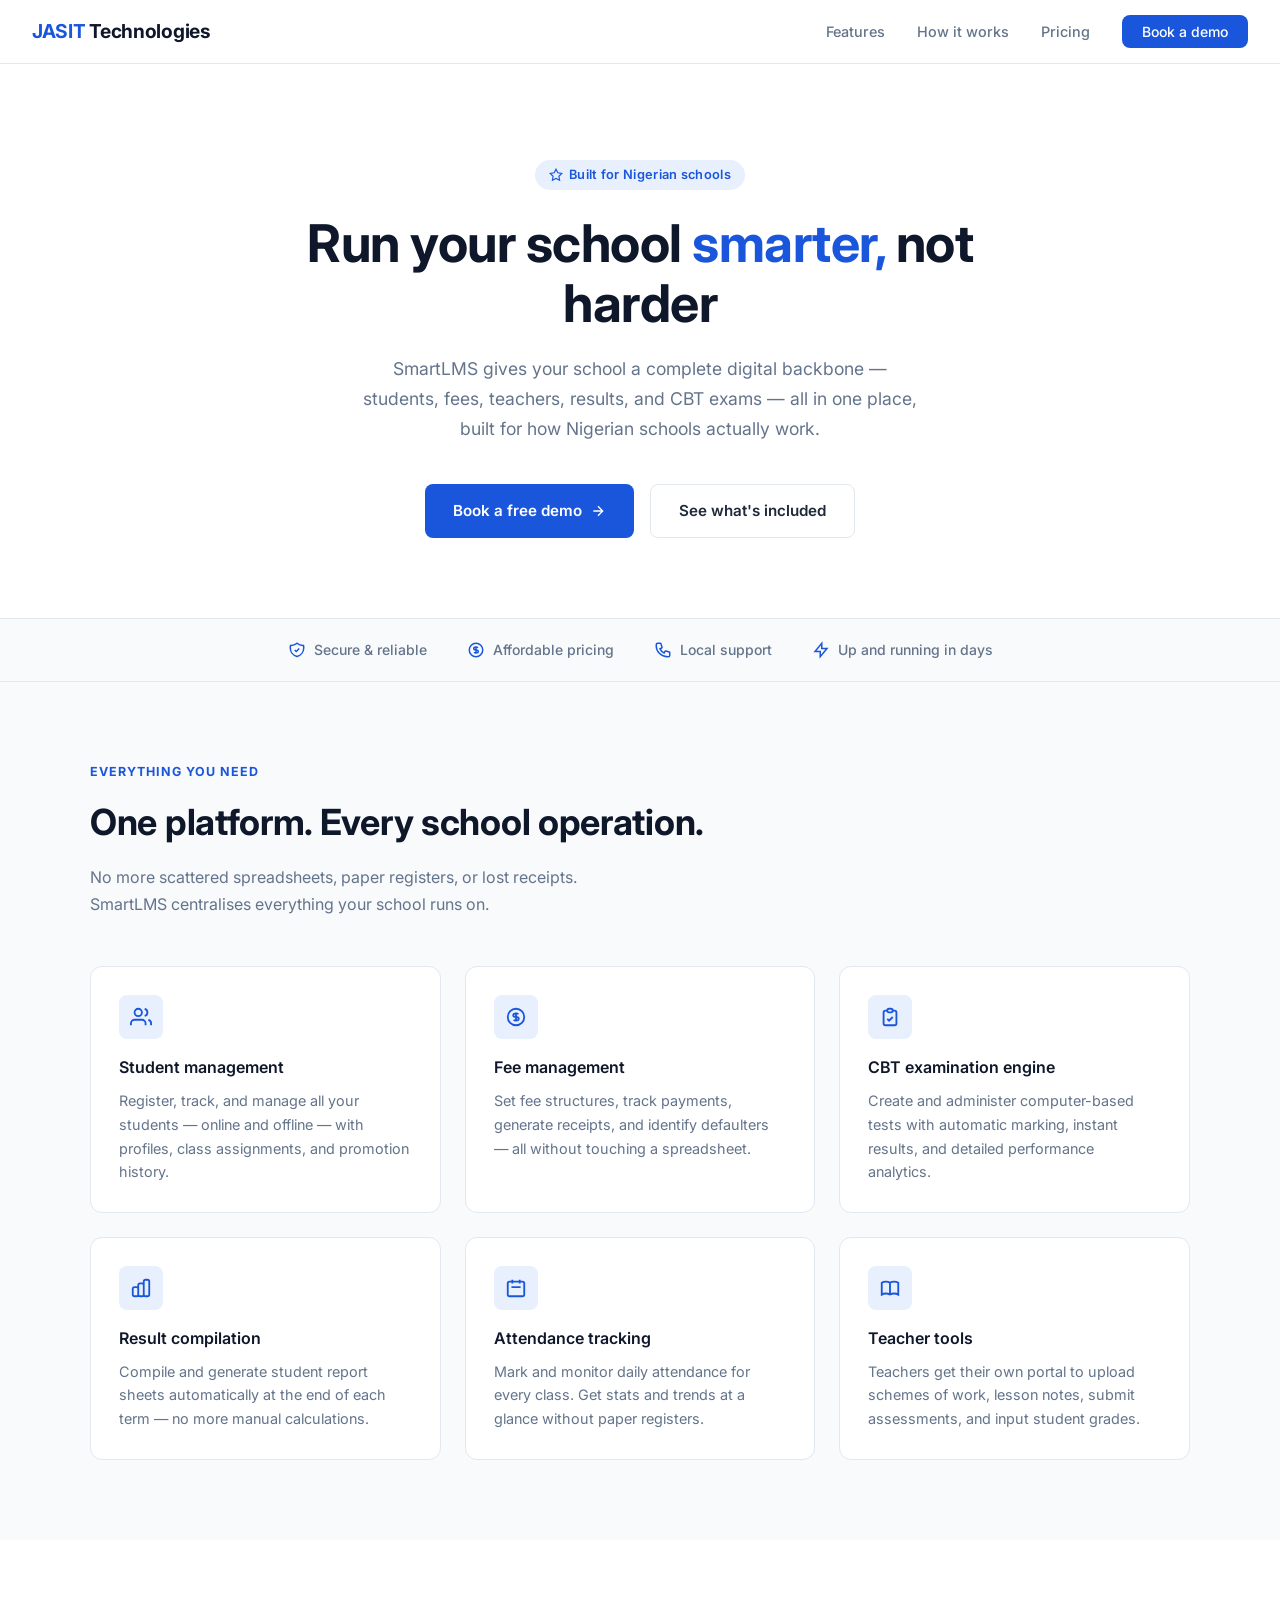
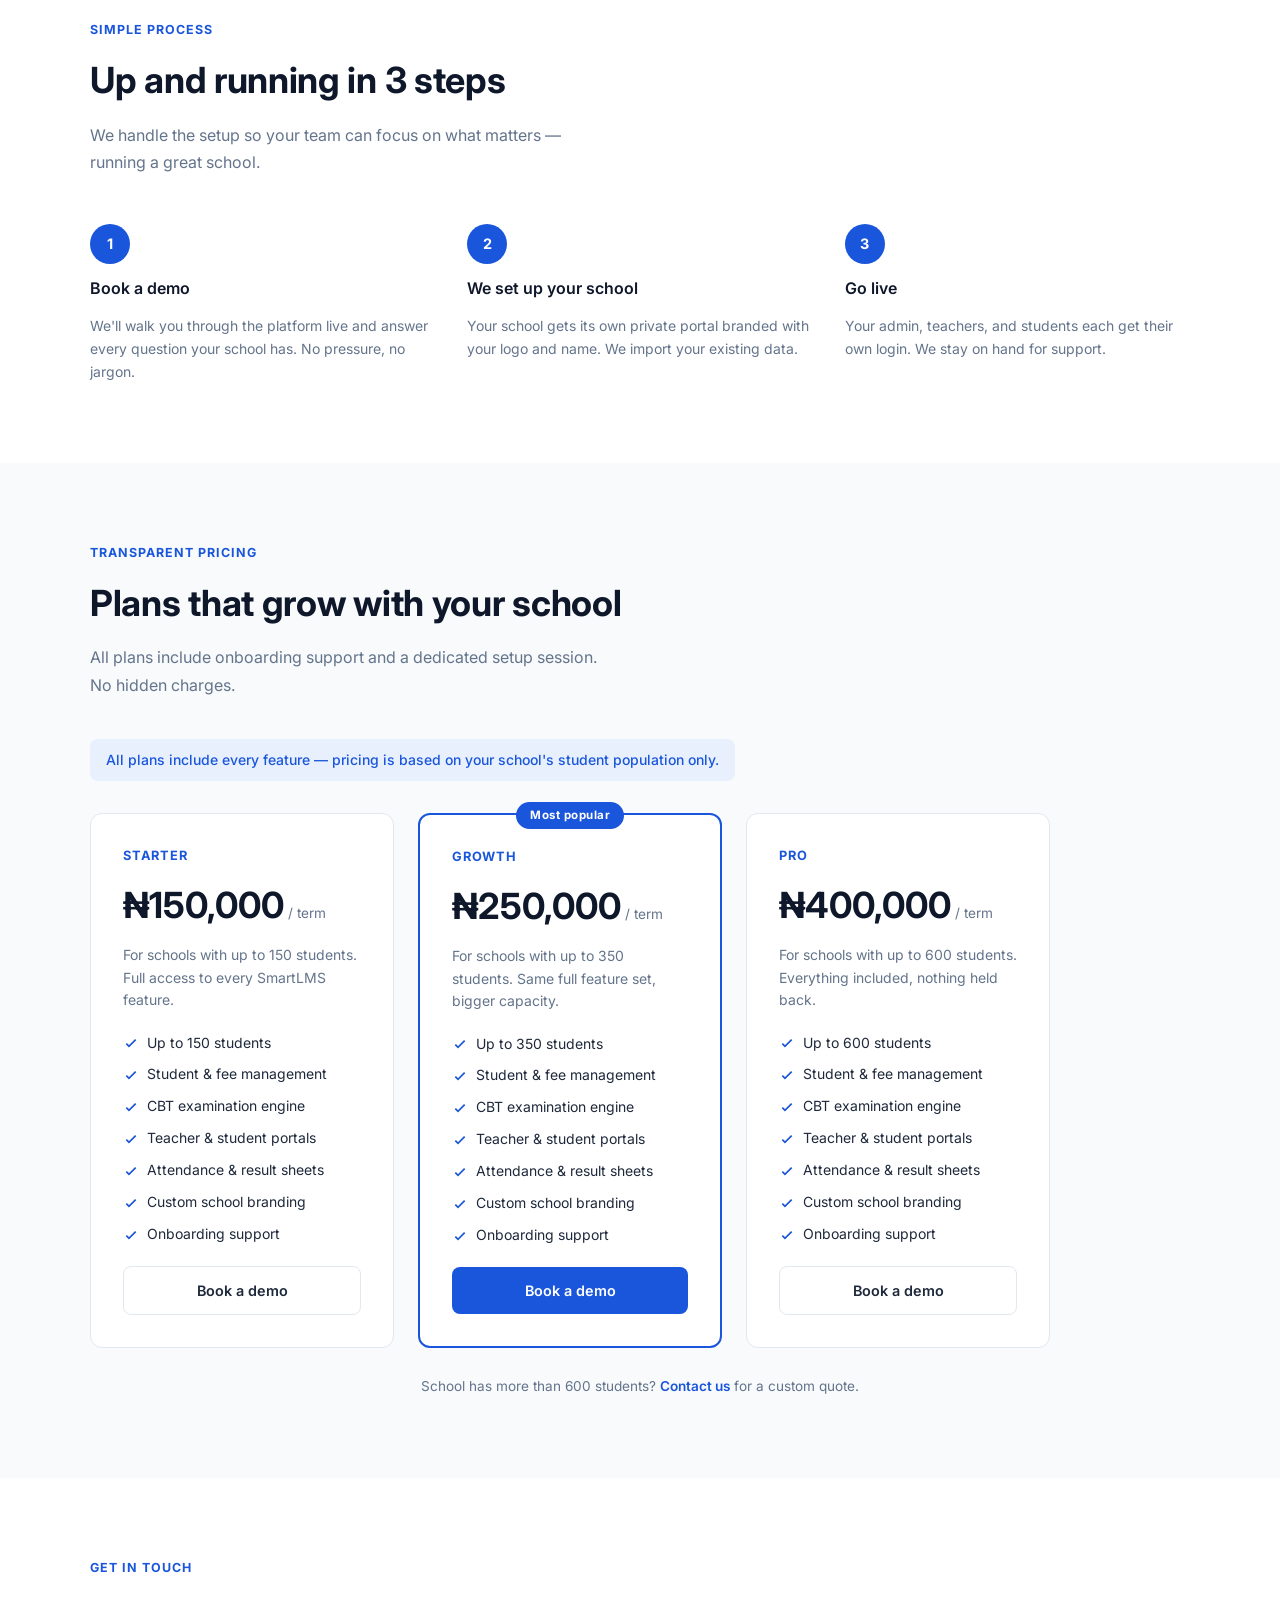
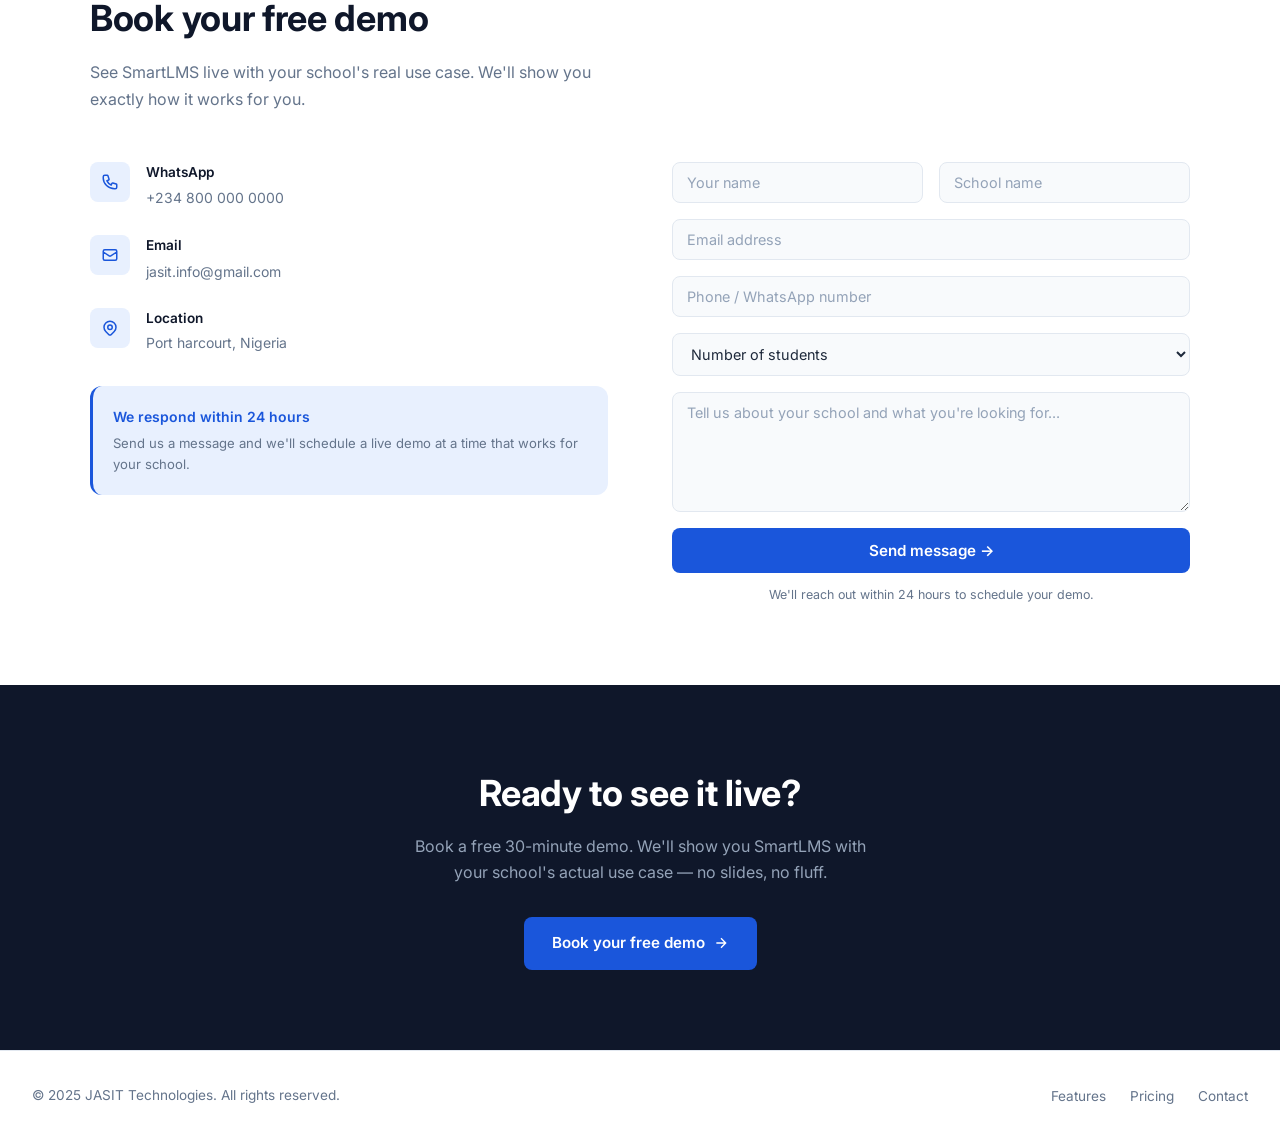
==== index.html @ 985d8bbf "first commit" ====
<!DOCTYPE html>
<html lang="en">
<head>
<meta charset="UTF-8" />
<meta name="viewport" content="width=device-width, initial-scale=1.0" />
<title>JASIT Technologies — SmartLMS</title>
<link href="https://fonts.googleapis.com/css2?family=Inter:wght@300;400;500;600;700&display=swap" rel="stylesheet" />
<style>
  *, *::before, *::after { box-sizing: border-box; margin: 0; padding: 0; }

  :root {
    --blue: #1a56db;
    --blue-light: #e8f0fe;
    --blue-mid: #3b82f6;
    --dark: #0f172a;
    --text: #1e293b;
    --muted: #64748b;
    --border: #e2e8f0;
    --bg: #ffffff;
    --bg-soft: #f8fafc;
    --radius: 12px;
    --radius-sm: 8px;
  }

  html { scroll-behavior: smooth; }

  body {
    font-family: 'Inter', sans-serif;
    color: var(--text);
    background: var(--bg);
    line-height: 1.6;
    font-size: 16px;
  }

  /* ── Nav ── */
  nav {
    position: sticky;
    top: 0;
    z-index: 100;
    background: rgba(255,255,255,0.95);
    backdrop-filter: blur(8px);
    border-bottom: 1px solid var(--border);
    padding: 0 2rem;
    height: 64px;
    display: flex;
    align-items: center;
    justify-content: space-between;
  }

  .nav-logo {
    font-size: 1.2rem;
    font-weight: 700;
    color: var(--blue);
    text-decoration: none;
    letter-spacing: -0.3px;
  }

  .nav-logo span { color: var(--dark); }

  .nav-links {
    display: flex;
    align-items: center;
    gap: 2rem;
    list-style: none;
  }

  .nav-links a {
    text-decoration: none;
    color: var(--muted);
    font-size: 0.9rem;
    font-weight: 500;
    transition: color 0.2s;
  }

  .nav-links a:hover { color: var(--text); }

  .nav-cta {
    background: var(--blue) !important;
    color: white !important;
    padding: 8px 20px;
    border-radius: var(--radius-sm);
    font-size: 0.875rem !important;
    transition: background 0.2s !important;
  }

  .nav-cta:hover { background: #1447c0 !important; }

  .hamburger {
    display: none;
    background: none;
    border: none;
    cursor: pointer;
    flex-direction: column;
    gap: 5px;
    padding: 4px;
  }

  .hamburger span {
    display: block;
    width: 22px;
    height: 2px;
    background: var(--text);
    border-radius: 2px;
    transition: all 0.3s;
  }

  /* ── Hero ── */
  .hero {
    padding: 6rem 2rem 5rem;
    text-align: center;
    max-width: 800px;
    margin: 0 auto;
  }

  .hero-badge {
    display: inline-flex;
    align-items: center;
    gap: 6px;
    background: var(--blue-light);
    color: var(--blue);
    font-size: 0.8rem;
    font-weight: 600;
    padding: 5px 14px;
    border-radius: 999px;
    margin-bottom: 1.5rem;
    letter-spacing: 0.3px;
  }

  .hero h1 {
    font-size: clamp(2rem, 5vw, 3.25rem);
    font-weight: 700;
    color: var(--dark);
    line-height: 1.15;
    letter-spacing: -0.5px;
    margin-bottom: 1.25rem;
  }

  .hero h1 span { color: var(--blue); }

  .hero p {
    font-size: 1.1rem;
    color: var(--muted);
    max-width: 560px;
    margin: 0 auto 2.5rem;
    line-height: 1.7;
  }

  .hero-actions {
    display: flex;
    gap: 1rem;
    justify-content: center;
    flex-wrap: wrap;
  }

  .btn-primary {
    background: var(--blue);
    color: white;
    padding: 14px 28px;
    border-radius: var(--radius-sm);
    font-size: 0.95rem;
    font-weight: 600;
    text-decoration: none;
    transition: background 0.2s, transform 0.1s;
    display: inline-flex;
    align-items: center;
    gap: 8px;
  }

  .btn-primary:hover { background: #1447c0; transform: translateY(-1px); }

  .btn-outline {
    background: white;
    color: var(--text);
    padding: 14px 28px;
    border-radius: var(--radius-sm);
    font-size: 0.95rem;
    font-weight: 600;
    text-decoration: none;
    border: 1.5px solid var(--border);
    transition: border-color 0.2s, transform 0.1s;
    display: inline-flex;
    align-items: center;
    gap: 8px;
  }

  .btn-outline:hover { border-color: #94a3b8; transform: translateY(-1px); }

  /* ── Trust bar ── */
  .trust-bar {
    border-top: 1px solid var(--border);
    border-bottom: 1px solid var(--border);
    padding: 1.25rem 2rem;
    display: flex;
    align-items: center;
    justify-content: center;
    gap: 2.5rem;
    flex-wrap: wrap;
    background: var(--bg-soft);
  }

  .trust-item {
    display: flex;
    align-items: center;
    gap: 8px;
    font-size: 0.875rem;
    color: var(--muted);
    font-weight: 500;
  }

  .trust-item svg {
    width: 18px;
    height: 18px;
    color: var(--blue);
    flex-shrink: 0;
  }

  /* ── Section ── */
  section { padding: 5rem 2rem; }

  .section-inner {
    max-width: 1100px;
    margin: 0 auto;
  }

  .section-label {
    font-size: 0.78rem;
    font-weight: 700;
    letter-spacing: 1px;
    text-transform: uppercase;
    color: var(--blue);
    margin-bottom: 0.75rem;
  }

  .section-title {
    font-size: clamp(1.5rem, 3vw, 2.25rem);
    font-weight: 700;
    color: var(--dark);
    letter-spacing: -0.3px;
    margin-bottom: 0.75rem;
  }

  .section-sub {
    font-size: 1rem;
    color: var(--muted);
    max-width: 520px;
    line-height: 1.7;
    margin-bottom: 3rem;
  }

  /* ── Features ── */
  #features { background: var(--bg-soft); }

  .features-grid {
    display: grid;
    grid-template-columns: repeat(auto-fit, minmax(300px, 1fr));
    gap: 1.5rem;
  }

  .feature-card {
    background: white;
    border: 1px solid var(--border);
    border-radius: var(--radius);
    padding: 1.75rem;
    transition: box-shadow 0.2s, transform 0.2s;
  }

  .feature-card:hover {
    box-shadow: 0 8px 24px rgba(0,0,0,0.08);
    transform: translateY(-2px);
  }

  .feature-icon {
    width: 44px;
    height: 44px;
    background: var(--blue-light);
    border-radius: var(--radius-sm);
    display: flex;
    align-items: center;
    justify-content: center;
    margin-bottom: 1rem;
  }

  .feature-icon svg {
    width: 22px;
    height: 22px;
    color: var(--blue);
  }

  .feature-card h3 {
    font-size: 1rem;
    font-weight: 600;
    color: var(--dark);
    margin-bottom: 0.5rem;
  }

  .feature-card p {
    font-size: 0.9rem;
    color: var(--muted);
    line-height: 1.65;
  }

  /* ── How it works ── */
  .steps {
    display: grid;
    grid-template-columns: repeat(auto-fit, minmax(220px, 1fr));
    gap: 2rem;
    position: relative;
  }

  .step {
    display: flex;
    flex-direction: column;
    align-items: flex-start;
    gap: 0.75rem;
  }

  .step-number {
    width: 40px;
    height: 40px;
    background: var(--blue);
    color: white;
    border-radius: 50%;
    display: flex;
    align-items: center;
    justify-content: center;
    font-size: 0.9rem;
    font-weight: 700;
    flex-shrink: 0;
  }

  .step h3 {
    font-size: 1rem;
    font-weight: 600;
    color: var(--dark);
  }

  .step p {
    font-size: 0.875rem;
    color: var(--muted);
    line-height: 1.65;
  }

  /* ── Pricing ── */
  #pricing { background: var(--bg-soft); }

  .pricing-grid {
    display: grid;
    grid-template-columns: repeat(auto-fit, minmax(280px, 1fr));
    gap: 1.5rem;
    max-width: 960px;
  }

  .pricing-card {
    background: white;
    border: 1px solid var(--border);
    border-radius: var(--radius);
    padding: 2rem;
    display: flex;
    flex-direction: column;
    gap: 1.25rem;
    transition: box-shadow 0.2s;
  }

  .pricing-card:hover { box-shadow: 0 8px 24px rgba(0,0,0,0.08); }

  .pricing-card.featured {
    border: 2px solid var(--blue);
    position: relative;
  }

  .pricing-badge {
    position: absolute;
    top: -13px;
    left: 50%;
    transform: translateX(-50%);
    background: var(--blue);
    color: white;
    font-size: 0.72rem;
    font-weight: 700;
    padding: 4px 14px;
    border-radius: 999px;
    letter-spacing: 0.5px;
    white-space: nowrap;
  }

  .pricing-plan {
    font-size: 0.8rem;
    font-weight: 700;
    text-transform: uppercase;
    letter-spacing: 0.8px;
    color: var(--blue);
  }

  .pricing-price {
    display: flex;
    align-items: baseline;
    gap: 4px;
  }

  .pricing-price .amount {
    font-size: 2.25rem;
    font-weight: 700;
    color: var(--dark);
    line-height: 1;
  }

  .pricing-price .period {
    font-size: 0.85rem;
    color: var(--muted);
  }

  .pricing-desc {
    font-size: 0.875rem;
    color: var(--muted);
    line-height: 1.6;
  }

  .pricing-features {
    list-style: none;
    display: flex;
    flex-direction: column;
    gap: 0.6rem;
    flex: 1;
  }

  .pricing-features li {
    display: flex;
    align-items: center;
    gap: 8px;
    font-size: 0.875rem;
    color: var(--text);
  }

  .pricing-features li svg {
    width: 16px;
    height: 16px;
    color: var(--blue);
    flex-shrink: 0;
  }

  .pricing-cta {
    display: block;
    text-align: center;
    padding: 12px;
    border-radius: var(--radius-sm);
    font-size: 0.9rem;
    font-weight: 600;
    text-decoration: none;
    transition: all 0.2s;
  }

  .pricing-cta.outline {
    border: 1.5px solid var(--border);
    color: var(--text);
  }

  .pricing-cta.outline:hover { border-color: var(--blue); color: var(--blue); }

  .pricing-cta.solid {
    background: var(--blue);
    color: white;
  }

  .pricing-cta.solid:hover { background: #1447c0; }

  /* ── Contact ── */
  #contact { background: white; }

  .contact-grid {
    display: grid;
    grid-template-columns: 1fr 1fr;
    gap: 4rem;
    align-items: start;
  }

  .contact-info { display: flex; flex-direction: column; gap: 1.5rem; }

  .contact-item {
    display: flex;
    align-items: flex-start;
    gap: 1rem;
  }

  .contact-icon {
    width: 40px;
    height: 40px;
    background: var(--blue-light);
    border-radius: var(--radius-sm);
    display: flex;
    align-items: center;
    justify-content: center;
    flex-shrink: 0;
  }

  .contact-icon svg { width: 18px; height: 18px; color: var(--blue); }

  .contact-item h4 {
    font-size: 0.85rem;
    font-weight: 600;
    color: var(--dark);
    margin-bottom: 2px;
  }

  .contact-item p, .contact-item a {
    font-size: 0.875rem;
    color: var(--muted);
    text-decoration: none;
  }

  .contact-item a:hover { color: var(--blue); }

  .contact-form {
    display: flex;
    flex-direction: column;
    gap: 1rem;
  }

  .form-row { display: grid; grid-template-columns: 1fr 1fr; gap: 1rem; }

  .contact-form input,
  .contact-form textarea,
  .contact-form select {
    width: 100%;
    padding: 11px 14px;
    font-size: 0.9rem;
    font-family: 'Inter', sans-serif;
    color: var(--text);
    background: var(--bg-soft);
    border: 1.5px solid var(--border);
    border-radius: var(--radius-sm);
    outline: none;
    transition: border-color 0.2s;
  }

  .contact-form input:focus,
  .contact-form textarea:focus,
  .contact-form select:focus {
    border-color: var(--blue);
    background: white;
  }

  .contact-form textarea { min-height: 120px; resize: vertical; }

  .contact-form input::placeholder,
  .contact-form textarea::placeholder { color: #94a3b8; }

  .form-submit {
    background: var(--blue);
    color: white;
    border: none;
    padding: 13px 28px;
    border-radius: var(--radius-sm);
    font-size: 0.95rem;
    font-weight: 600;
    font-family: 'Inter', sans-serif;
    cursor: pointer;
    transition: background 0.2s;
    width: 100%;
  }

  .form-submit:hover { background: #1447c0; }

  .form-note {
    font-size: 0.78rem;
    color: var(--muted);
    text-align: center;
    margin-top: -0.25rem;
  }

  /* ── CTA banner ── */
  .cta-banner {
    background: var(--dark);
    padding: 5rem 2rem;
    text-align: center;
  }

  .cta-banner h2 {
    font-size: clamp(1.5rem, 3vw, 2.25rem);
    font-weight: 700;
    color: white;
    letter-spacing: -0.3px;
    margin-bottom: 0.75rem;
  }

  .cta-banner p {
    font-size: 1rem;
    color: #94a3b8;
    margin-bottom: 2rem;
    max-width: 480px;
    margin-left: auto;
    margin-right: auto;
  }

  /* ── Footer ── */
  footer {
    border-top: 1px solid var(--border);
    padding: 2rem;
    display: flex;
    align-items: center;
    justify-content: space-between;
    flex-wrap: wrap;
    gap: 1rem;
  }

  footer p { font-size: 0.85rem; color: var(--muted); }

  .footer-links {
    display: flex;
    gap: 1.5rem;
    list-style: none;
  }

  .footer-links a {
    font-size: 0.85rem;
    color: var(--muted);
    text-decoration: none;
    transition: color 0.2s;
  }

  .footer-links a:hover { color: var(--text); }

  /* ── Toast ── */
  #toast {
    position: fixed;
    bottom: 2rem;
    right: 2rem;
    background: #1e293b;
    color: white;
    padding: 12px 20px;
    border-radius: var(--radius-sm);
    font-size: 0.875rem;
    font-weight: 500;
    opacity: 0;
    transform: translateY(10px);
    transition: all 0.3s;
    z-index: 999;
    pointer-events: none;
  }

  #toast.show { opacity: 1; transform: translateY(0); }

  /* ── Mobile ── */
  @media (max-width: 768px) {
    .nav-links { display: none; }
    .hamburger { display: flex; }
    .nav-links.open {
      display: flex;
      flex-direction: column;
      position: absolute;
      top: 64px;
      left: 0;
      right: 0;
      background: white;
      border-bottom: 1px solid var(--border);
      padding: 1.5rem 2rem;
      gap: 1.25rem;
      z-index: 99;
    }
    .contact-grid { grid-template-columns: 1fr; gap: 2.5rem; }
    .form-row { grid-template-columns: 1fr; }
    .trust-bar { gap: 1.25rem; }
    section { padding: 3.5rem 1.25rem; }
    .hero { padding: 4rem 1.25rem 3.5rem; }
  }
</style>
</head>
<body>

<!-- ── Nav ── -->
<nav>
  <a href="#" class="nav-logo">JASIT <span>Technologies</span></a>
  <ul class="nav-links" id="nav-links">
    <li><a href="#features">Features</a></li>
    <li><a href="#how-it-works">How it works</a></li>
    <li><a href="#pricing">Pricing</a></li>
    <li><a href="#contact" class="nav-cta">Book a demo</a></li>
  </ul>
  <button class="hamburger" onclick="toggleNav()" aria-label="Toggle menu">
    <span></span><span></span><span></span>
  </button>
</nav>

<!-- ── Hero ── -->
<section class="hero" id="home">
  <div class="hero-badge">
    <svg viewBox="0 0 24 24" fill="none" stroke="currentColor" stroke-width="2" width="14" height="14"><path d="M12 2l3.09 6.26L22 9.27l-5 4.87 1.18 6.88L12 17.77l-6.18 3.25L7 14.14 2 9.27l6.91-1.01L12 2z"/></svg>
    Built for Nigerian schools
  </div>
  <h1>Run your school <span>smarter,</span> not harder</h1>
  <p>SmartLMS gives your school a complete digital backbone — students, fees, teachers, results, and CBT exams — all in one place, built for how Nigerian schools actually work.</p>
  <div class="hero-actions">
    <a href="#contact" class="btn-primary">
      Book a free demo
      <svg viewBox="0 0 24 24" fill="none" stroke="currentColor" stroke-width="2" width="16" height="16"><path d="M5 12h14M12 5l7 7-7 7"/></svg>
    </a>
    <a href="#features" class="btn-outline">See what's included</a>
  </div>
</section>

<!-- ── Trust bar ── -->
<div class="trust-bar">
  <div class="trust-item">
    <svg viewBox="0 0 24 24" fill="none" stroke="currentColor" stroke-width="2"><path d="M9 12l2 2 4-4m5.618-4.016A11.955 11.955 0 0112 2.944a11.955 11.955 0 01-8.618 3.04A12.02 12.02 0 003 9c0 5.591 3.824 10.29 9 11.622 5.176-1.332 9-6.03 9-11.622 0-1.042-.133-2.052-.382-3.016z"/></svg>
    Secure & reliable
  </div>
  <div class="trust-item">
    <svg viewBox="0 0 24 24" fill="none" stroke="currentColor" stroke-width="2"><path d="M12 8c-1.657 0-3 .895-3 2s1.343 2 3 2 3 .895 3 2-1.343 2-3 2m0-8c1.11 0 2.08.402 2.599 1M12 8V7m0 1v8m0 0v1m0-1c-1.11 0-2.08-.402-2.599-1M21 12a9 9 0 11-18 0 9 9 0 0118 0z"/></svg>
    Affordable pricing
  </div>
  <div class="trust-item">
    <svg viewBox="0 0 24 24" fill="none" stroke="currentColor" stroke-width="2"><path d="M3 5a2 2 0 012-2h3.28a1 1 0 01.948.684l1.498 4.493a1 1 0 01-.502 1.21l-2.257 1.13a11.042 11.042 0 005.516 5.516l1.13-2.257a1 1 0 011.21-.502l4.493 1.498a1 1 0 01.684.949V19a2 2 0 01-2 2h-1C9.716 21 3 14.284 3 7V5z"/></svg>
    Local support
  </div>
  <div class="trust-item">
    <svg viewBox="0 0 24 24" fill="none" stroke="currentColor" stroke-width="2"><path d="M13 10V3L4 14h7v7l9-11h-7z"/></svg>
    Up and running in days
  </div>
</div>

<!-- ── Features ── -->
<section id="features">
  <div class="section-inner">
    <p class="section-label">Everything you need</p>
    <h2 class="section-title">One platform. Every school operation.</h2>
    <p class="section-sub">No more scattered spreadsheets, paper registers, or lost receipts. SmartLMS centralises everything your school runs on.</p>

    <div class="features-grid">
      <div class="feature-card">
        <div class="feature-icon">
          <svg viewBox="0 0 24 24" fill="none" stroke="currentColor" stroke-width="2"><path d="M17 21v-2a4 4 0 00-4-4H5a4 4 0 00-4 4v2M9 11a4 4 0 100-8 4 4 0 000 8zM23 21v-2a4 4 0 00-3-3.87M16 3.13a4 4 0 010 7.75"/></svg>
        </div>
        <h3>Student management</h3>
        <p>Register, track, and manage all your students — online and offline — with profiles, class assignments, and promotion history.</p>
      </div>
      <div class="feature-card">
        <div class="feature-icon">
          <svg viewBox="0 0 24 24" fill="none" stroke="currentColor" stroke-width="2"><path d="M12 8c-1.657 0-3 .895-3 2s1.343 2 3 2 3 .895 3 2-1.343 2-3 2m0-8c1.11 0 2.08.402 2.599 1M12 8V7m0 1v8m0 0v1m0-1c-1.11 0-2.08-.402-2.599-1M21 12a9 9 0 11-18 0 9 9 0 0118 0z"/></svg>
        </div>
        <h3>Fee management</h3>
        <p>Set fee structures, track payments, generate receipts, and identify defaulters — all without touching a spreadsheet.</p>
      </div>
      <div class="feature-card">
        <div class="feature-icon">
          <svg viewBox="0 0 24 24" fill="none" stroke="currentColor" stroke-width="2"><path d="M9 5H7a2 2 0 00-2 2v12a2 2 0 002 2h10a2 2 0 002-2V7a2 2 0 00-2-2h-2M9 5a2 2 0 002 2h2a2 2 0 002-2M9 5a2 2 0 012-2h2a2 2 0 012 2m-6 9l2 2 4-4"/></svg>
        </div>
        <h3>CBT examination engine</h3>
        <p>Create and administer computer-based tests with automatic marking, instant results, and detailed performance analytics.</p>
      </div>
      <div class="feature-card">
        <div class="feature-icon">
          <svg viewBox="0 0 24 24" fill="none" stroke="currentColor" stroke-width="2"><path d="M9 19v-6a2 2 0 00-2-2H5a2 2 0 00-2 2v6a2 2 0 002 2h2a2 2 0 002-2zm0 0V9a2 2 0 012-2h2a2 2 0 012 2v10m-6 0a2 2 0 002 2h2a2 2 0 002-2m0 0V5a2 2 0 012-2h2a2 2 0 012 2v14a2 2 0 01-2 2h-2a2 2 0 01-2-2z"/></svg>
        </div>
        <h3>Result compilation</h3>
        <p>Compile and generate student report sheets automatically at the end of each term — no more manual calculations.</p>
      </div>
      <div class="feature-card">
        <div class="feature-icon">
          <svg viewBox="0 0 24 24" fill="none" stroke="currentColor" stroke-width="2"><path d="M8 7V3m8 4V3m-9 8h10M5 21h14a2 2 0 002-2V7a2 2 0 00-2-2H5a2 2 0 00-2 2v12a2 2 0 002 2z"/></svg>
        </div>
        <h3>Attendance tracking</h3>
        <p>Mark and monitor daily attendance for every class. Get stats and trends at a glance without paper registers.</p>
      </div>
      <div class="feature-card">
        <div class="feature-icon">
          <svg viewBox="0 0 24 24" fill="none" stroke="currentColor" stroke-width="2"><path d="M12 6.253v13m0-13C10.832 5.477 9.246 5 7.5 5S4.168 5.477 3 6.253v13C4.168 18.477 5.754 18 7.5 18s3.332.477 4.5 1.253m0-13C13.168 5.477 14.754 5 16.5 5c1.747 0 3.332.477 4.5 1.253v13C19.832 18.477 18.247 18 16.5 18c-1.746 0-3.332.477-4.5 1.253"/></svg>
        </div>
        <h3>Teacher tools</h3>
        <p>Teachers get their own portal to upload schemes of work, lesson notes, submit assessments, and input student grades.</p>
      </div>
    </div>
  </div>
</section>

<!-- ── How it works ── -->
<section id="how-it-works">
  <div class="section-inner">
    <p class="section-label">Simple process</p>
    <h2 class="section-title">Up and running in 3 steps</h2>
    <p class="section-sub">We handle the setup so your team can focus on what matters — running a great school.</p>

    <div class="steps">
      <div class="step">
        <div class="step-number">1</div>
        <h3>Book a demo</h3>
        <p>We'll walk you through the platform live and answer every question your school has. No pressure, no jargon.</p>
      </div>
      <div class="step">
        <div class="step-number">2</div>
        <h3>We set up your school</h3>
        <p>Your school gets its own private portal branded with your logo and name. We import your existing data.</p>
      </div>
      <div class="step">
        <div class="step-number">3</div>
        <h3>Go live</h3>
        <p>Your admin, teachers, and students each get their own login. We stay on hand for support.</p>
      </div>
    </div>
  </div>
</section>

<!-- ── Pricing ── -->
<section id="pricing">
  <div class="section-inner">
    <p class="section-label">Transparent pricing</p>
    <h2 class="section-title">Plans that grow with your school</h2>
    <p class="section-sub">All plans include onboarding support and a dedicated setup session. No hidden charges.</p>

    <p style="font-size:0.875rem; color:var(--muted); margin-top:-2rem; margin-bottom:2rem; background:var(--blue-light); color:var(--blue); padding:10px 16px; border-radius:var(--radius-sm); display:inline-block; font-weight:500;">
      All plans include every feature — pricing is based on your school's student population only.
    </p>

    <div class="pricing-grid">
      <div class="pricing-card">
        <p class="pricing-plan">Starter</p>
        <div class="pricing-price">
          <span class="amount">₦150,000</span>
          <span class="period">/ term</span>
        </div>
        <p class="pricing-desc">For schools with up to 150 students. Full access to every SmartLMS feature.</p>
        <ul class="pricing-features">
          <li><svg viewBox="0 0 24 24" fill="none" stroke="currentColor" stroke-width="2.5"><path d="M5 13l4 4L19 7"/></svg> Up to 150 students</li>
          <li><svg viewBox="0 0 24 24" fill="none" stroke="currentColor" stroke-width="2.5"><path d="M5 13l4 4L19 7"/></svg> Student &amp; fee management</li>
          <li><svg viewBox="0 0 24 24" fill="none" stroke="currentColor" stroke-width="2.5"><path d="M5 13l4 4L19 7"/></svg> CBT examination engine</li>
          <li><svg viewBox="0 0 24 24" fill="none" stroke="currentColor" stroke-width="2.5"><path d="M5 13l4 4L19 7"/></svg> Teacher &amp; student portals</li>
          <li><svg viewBox="0 0 24 24" fill="none" stroke="currentColor" stroke-width="2.5"><path d="M5 13l4 4L19 7"/></svg> Attendance &amp; result sheets</li>
          <li><svg viewBox="0 0 24 24" fill="none" stroke="currentColor" stroke-width="2.5"><path d="M5 13l4 4L19 7"/></svg> Custom school branding</li>
          <li><svg viewBox="0 0 24 24" fill="none" stroke="currentColor" stroke-width="2.5"><path d="M5 13l4 4L19 7"/></svg> Onboarding support</li>
        </ul>
        <a href="#contact" class="pricing-cta outline">Book a demo</a>
      </div>

      <div class="pricing-card featured">
        <div class="pricing-badge">Most popular</div>
        <p class="pricing-plan">Growth</p>
        <div class="pricing-price">
          <span class="amount">₦250,000</span>
          <span class="period">/ term</span>
        </div>
        <p class="pricing-desc">For schools with up to 350 students. Same full feature set, bigger capacity.</p>
        <ul class="pricing-features">
          <li><svg viewBox="0 0 24 24" fill="none" stroke="currentColor" stroke-width="2.5"><path d="M5 13l4 4L19 7"/></svg> Up to 350 students</li>
          <li><svg viewBox="0 0 24 24" fill="none" stroke="currentColor" stroke-width="2.5"><path d="M5 13l4 4L19 7"/></svg> Student &amp; fee management</li>
          <li><svg viewBox="0 0 24 24" fill="none" stroke="currentColor" stroke-width="2.5"><path d="M5 13l4 4L19 7"/></svg> CBT examination engine</li>
          <li><svg viewBox="0 0 24 24" fill="none" stroke="currentColor" stroke-width="2.5"><path d="M5 13l4 4L19 7"/></svg> Teacher &amp; student portals</li>
          <li><svg viewBox="0 0 24 24" fill="none" stroke="currentColor" stroke-width="2.5"><path d="M5 13l4 4L19 7"/></svg> Attendance &amp; result sheets</li>
          <li><svg viewBox="0 0 24 24" fill="none" stroke="currentColor" stroke-width="2.5"><path d="M5 13l4 4L19 7"/></svg> Custom school branding</li>
          <li><svg viewBox="0 0 24 24" fill="none" stroke="currentColor" stroke-width="2.5"><path d="M5 13l4 4L19 7"/></svg> Onboarding support</li>
        </ul>
        <a href="#contact" class="pricing-cta solid">Book a demo</a>
      </div>

      <div class="pricing-card">
        <p class="pricing-plan">Pro</p>
        <div class="pricing-price">
          <span class="amount">₦400,000</span>
          <span class="period">/ term</span>
        </div>
        <p class="pricing-desc">For schools with up to 600 students. Everything included, nothing held back.</p>
        <ul class="pricing-features">
          <li><svg viewBox="0 0 24 24" fill="none" stroke="currentColor" stroke-width="2.5"><path d="M5 13l4 4L19 7"/></svg> Up to 600 students</li>
          <li><svg viewBox="0 0 24 24" fill="none" stroke="currentColor" stroke-width="2.5"><path d="M5 13l4 4L19 7"/></svg> Student &amp; fee management</li>
          <li><svg viewBox="0 0 24 24" fill="none" stroke="currentColor" stroke-width="2.5"><path d="M5 13l4 4L19 7"/></svg> CBT examination engine</li>
          <li><svg viewBox="0 0 24 24" fill="none" stroke="currentColor" stroke-width="2.5"><path d="M5 13l4 4L19 7"/></svg> Teacher &amp; student portals</li>
          <li><svg viewBox="0 0 24 24" fill="none" stroke="currentColor" stroke-width="2.5"><path d="M5 13l4 4L19 7"/></svg> Attendance &amp; result sheets</li>
          <li><svg viewBox="0 0 24 24" fill="none" stroke="currentColor" stroke-width="2.5"><path d="M5 13l4 4L19 7"/></svg> Custom school branding</li>
          <li><svg viewBox="0 0 24 24" fill="none" stroke="currentColor" stroke-width="2.5"><path d="M5 13l4 4L19 7"/></svg> Onboarding support</li>
        </ul>
        <a href="#contact" class="pricing-cta outline">Book a demo</a>
      </div>
    </div>

    <p style="margin-top:1.75rem; font-size:0.85rem; color:var(--muted); text-align:center;">
      School has more than 600 students? <a href="#contact" style="color:var(--blue); font-weight:600; text-decoration:none;">Contact us</a> for a custom quote.
    </p>
  </div>
</section>

<!-- ── Contact ── -->
<section id="contact">
  <div class="section-inner">
    <p class="section-label">Get in touch</p>
    <h2 class="section-title">Book your free demo</h2>
    <p class="section-sub">See SmartLMS live with your school's real use case. We'll show you exactly how it works for you.</p>

    <div class="contact-grid">
      <div class="contact-info">
        <div class="contact-item">
          <div class="contact-icon">
            <svg viewBox="0 0 24 24" fill="none" stroke="currentColor" stroke-width="2"><path d="M3 5a2 2 0 012-2h3.28a1 1 0 01.948.684l1.498 4.493a1 1 0 01-.502 1.21l-2.257 1.13a11.042 11.042 0 005.516 5.516l1.13-2.257a1 1 0 011.21-.502l4.493 1.498a1 1 0 01.684.949V19a2 2 0 01-2 2h-1C9.716 21 3 14.284 3 7V5z"/></svg>
          </div>
          <div>
            <h4>WhatsApp</h4>
            <a href="https://wa.me/2347038437197" target="_blank">+234 800 000 0000</a>
          </div>
        </div>
        <div class="contact-item">
          <div class="contact-icon">
            <svg viewBox="0 0 24 24" fill="none" stroke="currentColor" stroke-width="2"><path d="M3 8l7.89 5.26a2 2 0 002.22 0L21 8M5 19h14a2 2 0 002-2V7a2 2 0 00-2-2H5a2 2 0 00-2 2v10a2 2 0 002 2z"/></svg>
          </div>
          <div>
            <h4>Email</h4>
            <a href="mailto:jasit.info@gmail.com">jasit.info@gmail.com</a>
          </div>
        </div>
        <div class="contact-item">
          <div class="contact-icon">
            <svg viewBox="0 0 24 24" fill="none" stroke="currentColor" stroke-width="2"><path d="M17.657 16.657L13.414 20.9a1.998 1.998 0 01-2.827 0l-4.244-4.243a8 8 0 1111.314 0z"/><path d="M15 11a3 3 0 11-6 0 3 3 0 016 0z"/></svg>
          </div>
          <div>
            <h4>Location</h4>
            <p>Port harcourt, Nigeria</p>
          </div>
        </div>
        <div style="margin-top:0.5rem; padding: 1.25rem; background: var(--blue-light); border-radius: var(--radius); border-left: 3px solid var(--blue);">
          <p style="font-size:0.875rem; color: var(--blue); font-weight:600; margin-bottom:4px;">We respond within 24 hours</p>
          <p style="font-size:0.82rem; color: var(--muted);">Send us a message and we'll schedule a live demo at a time that works for your school.</p>
        </div>
      </div>

      <form class="contact-form" onsubmit="handleSubmit(event)">
        <div class="form-row">
          <input type="text" placeholder="Your name" required />
          <input type="text" placeholder="School name" required />
        </div>
        <input type="email" placeholder="Email address" required />
        <input type="tel" placeholder="Phone / WhatsApp number" />
        <select>
          <option value="" disabled selected>Number of students</option>
          <option>Under 100</option>
          <option>100 – 200</option>
          <option>200 – 500</option>
          <option>500 – 1000</option>
          <option>Over 1000</option>
        </select>
        <textarea placeholder="Tell us about your school and what you're looking for..."></textarea>
        <button type="submit" class="form-submit">Send message &rarr;</button>
        <p class="form-note">We'll reach out within 24 hours to schedule your demo.</p>
      </form>
    </div>
  </div>
</section>

<!-- ── CTA banner ── -->
<div class="cta-banner">
  <div style="max-width:600px; margin:0 auto;">
    <h2>Ready to see it live?</h2>
    <p>Book a free 30-minute demo. We'll show you SmartLMS with your school's actual use case — no slides, no fluff.</p>
    <a href="#contact" class="btn-primary" style="display:inline-flex;">
      Book your free demo
      <svg viewBox="0 0 24 24" fill="none" stroke="currentColor" stroke-width="2" width="16" height="16"><path d="M5 12h14M12 5l7 7-7 7"/></svg>
    </a>
  </div>
</div>

<!-- ── Footer ── -->
<footer>
  <p>&copy; 2025 JASIT Technologies. All rights reserved.</p>
  <ul class="footer-links">
    <li><a href="#features">Features</a></li>
    <li><a href="#pricing">Pricing</a></li>
    <li><a href="#contact">Contact</a></li>
  </ul>
</footer>

<div id="toast"></div>

<script>
function toggleNav() {
  document.getElementById('nav-links').classList.toggle('open');
}

document.querySelectorAll('a[href^="#"]').forEach(a => {
  a.addEventListener('click', () => {
    document.getElementById('nav-links').classList.remove('open');
  });
});

function showToast(msg) {
  const t = document.getElementById('toast');
  t.textContent = msg;
  t.classList.add('show');
  setTimeout(() => t.classList.remove('show'), 4000);
}

function handleSubmit(e) {
  e.preventDefault();
  const btn = e.target.querySelector('.form-submit');
  btn.textContent = 'Sending...';
  btn.disabled = true;
  setTimeout(() => {
    btn.textContent = 'Send message →';
    btn.disabled = false;
    e.target.reset();
    showToast('Message sent! We will be in touch within 24 hours.');
  }, 1200);
}
</script>
</body>
</html>
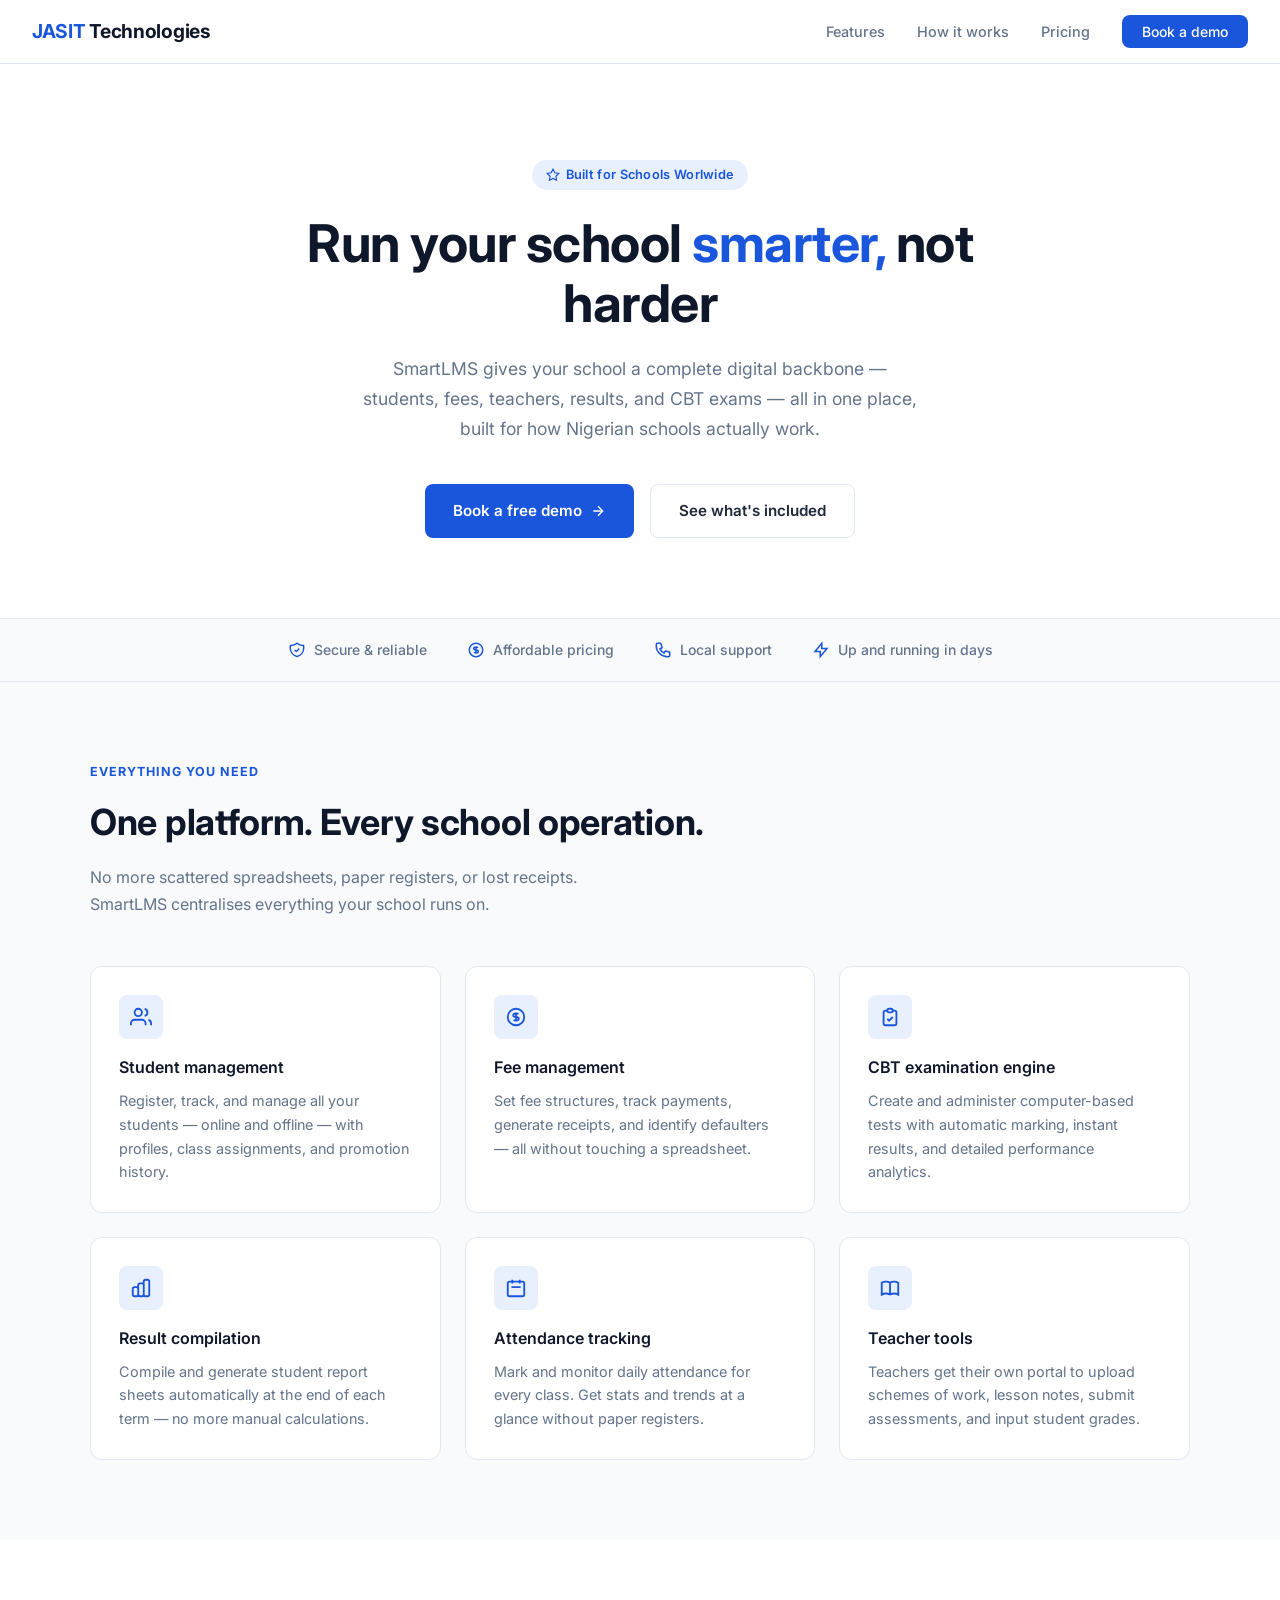
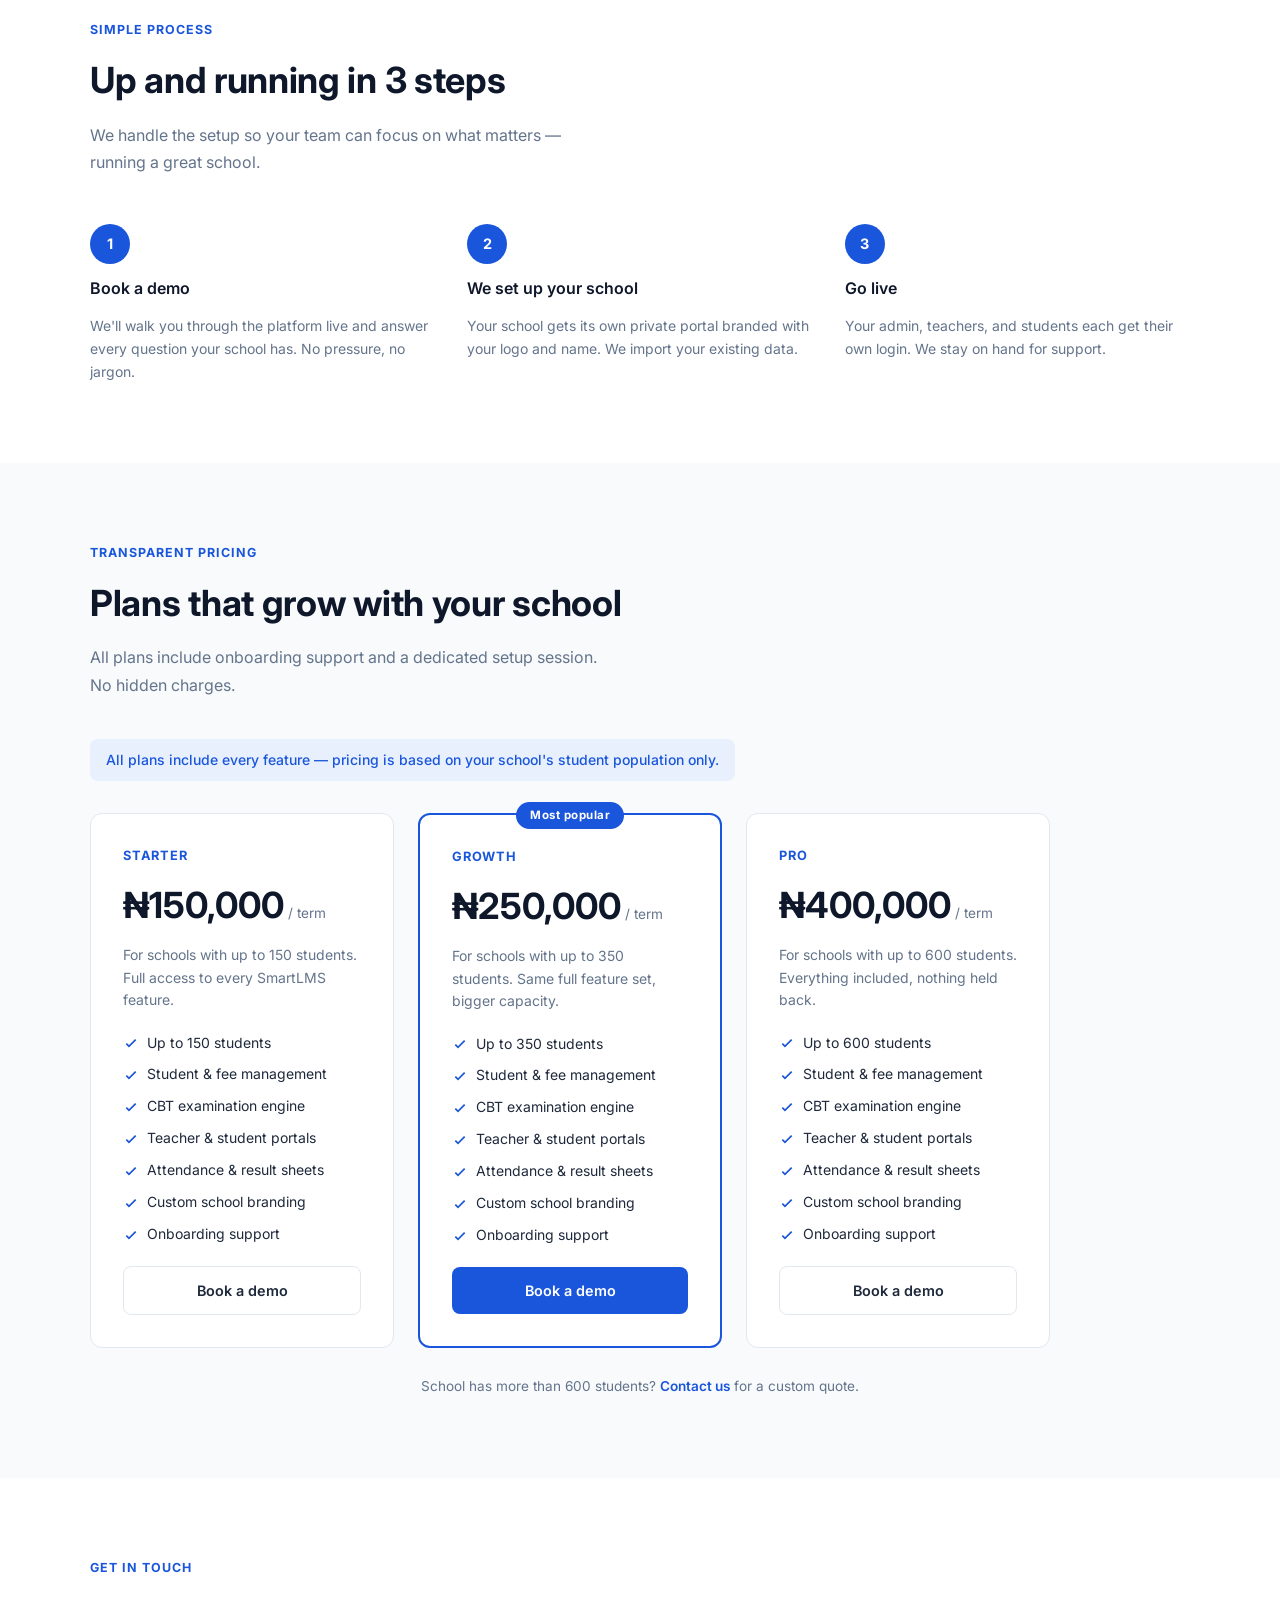
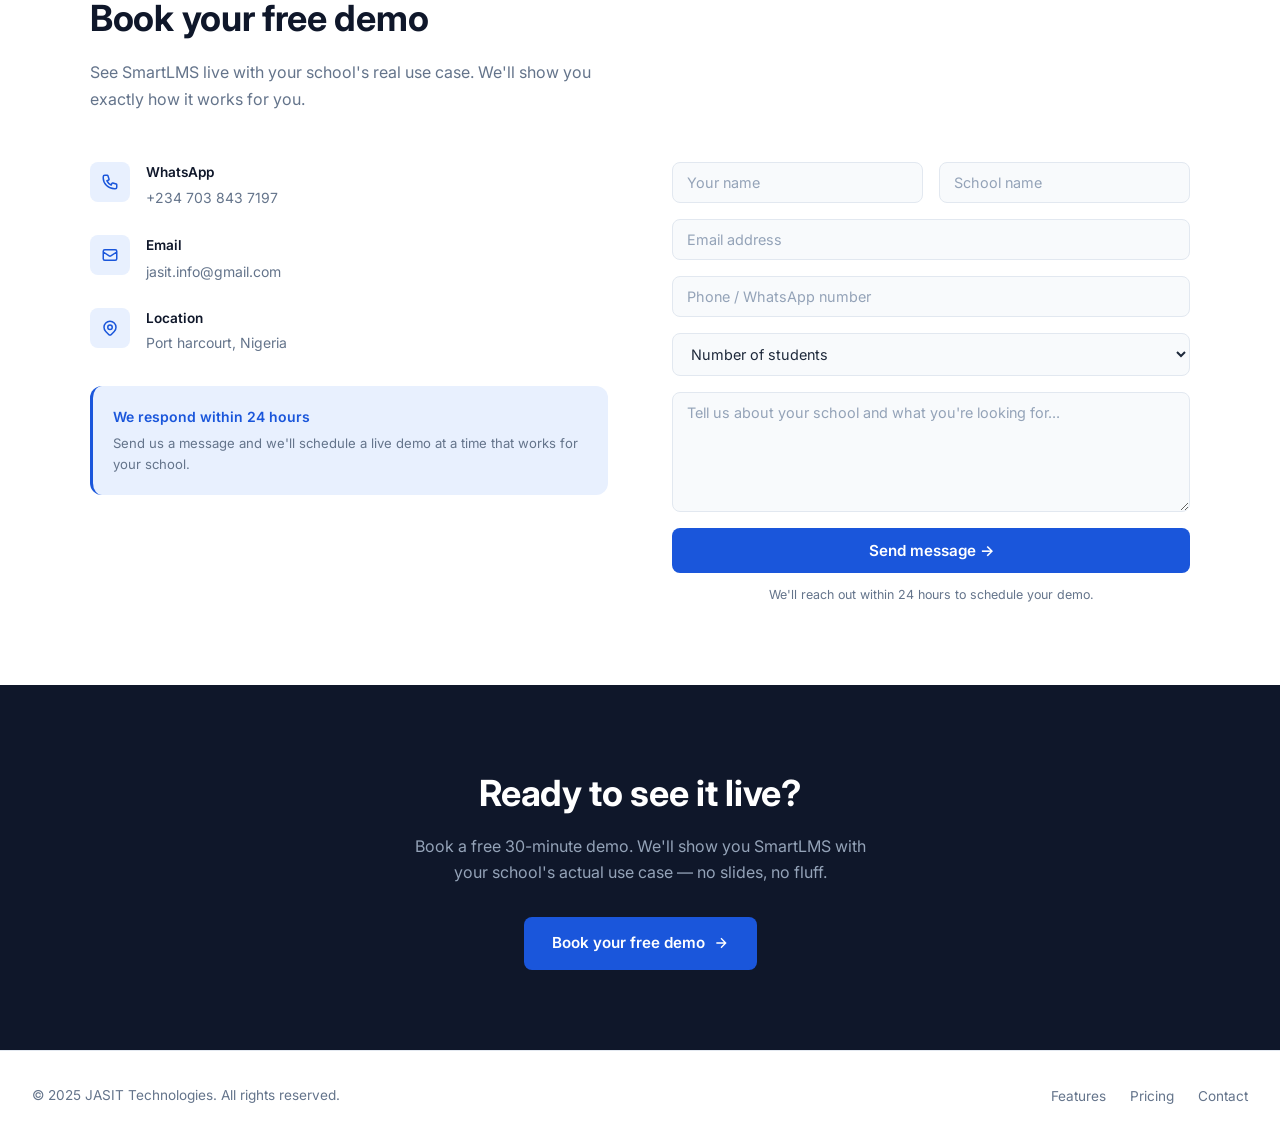
==== commit bca49539: "done" ====
--- a/index.html
+++ b/index.html
@@ -684,7 +684,7 @@
 <section class="hero" id="home">
   <div class="hero-badge">
     <svg viewBox="0 0 24 24" fill="none" stroke="currentColor" stroke-width="2" width="14" height="14"><path d="M12 2l3.09 6.26L22 9.27l-5 4.87 1.18 6.88L12 17.77l-6.18 3.25L7 14.14 2 9.27l6.91-1.01L12 2z"/></svg>
-    Built for Nigerian schools
+    Built for Schools Worlwide
   </div>
   <h1>Run your school <span>smarter,</span> not harder</h1>
   <p>SmartLMS gives your school a complete digital backbone — students, fees, teachers, results, and CBT exams — all in one place, built for how Nigerian schools actually work.</p>
@@ -890,7 +890,7 @@
           </div>
           <div>
             <h4>WhatsApp</h4>
-            <a href="https://wa.me/2347038437197" target="_blank">+234 800 000 0000</a>
+            <a href="https://wa.me/2347038437197" target="_blank">+234 703 843 7197</a>
           </div>
         </div>
         <div class="contact-item">
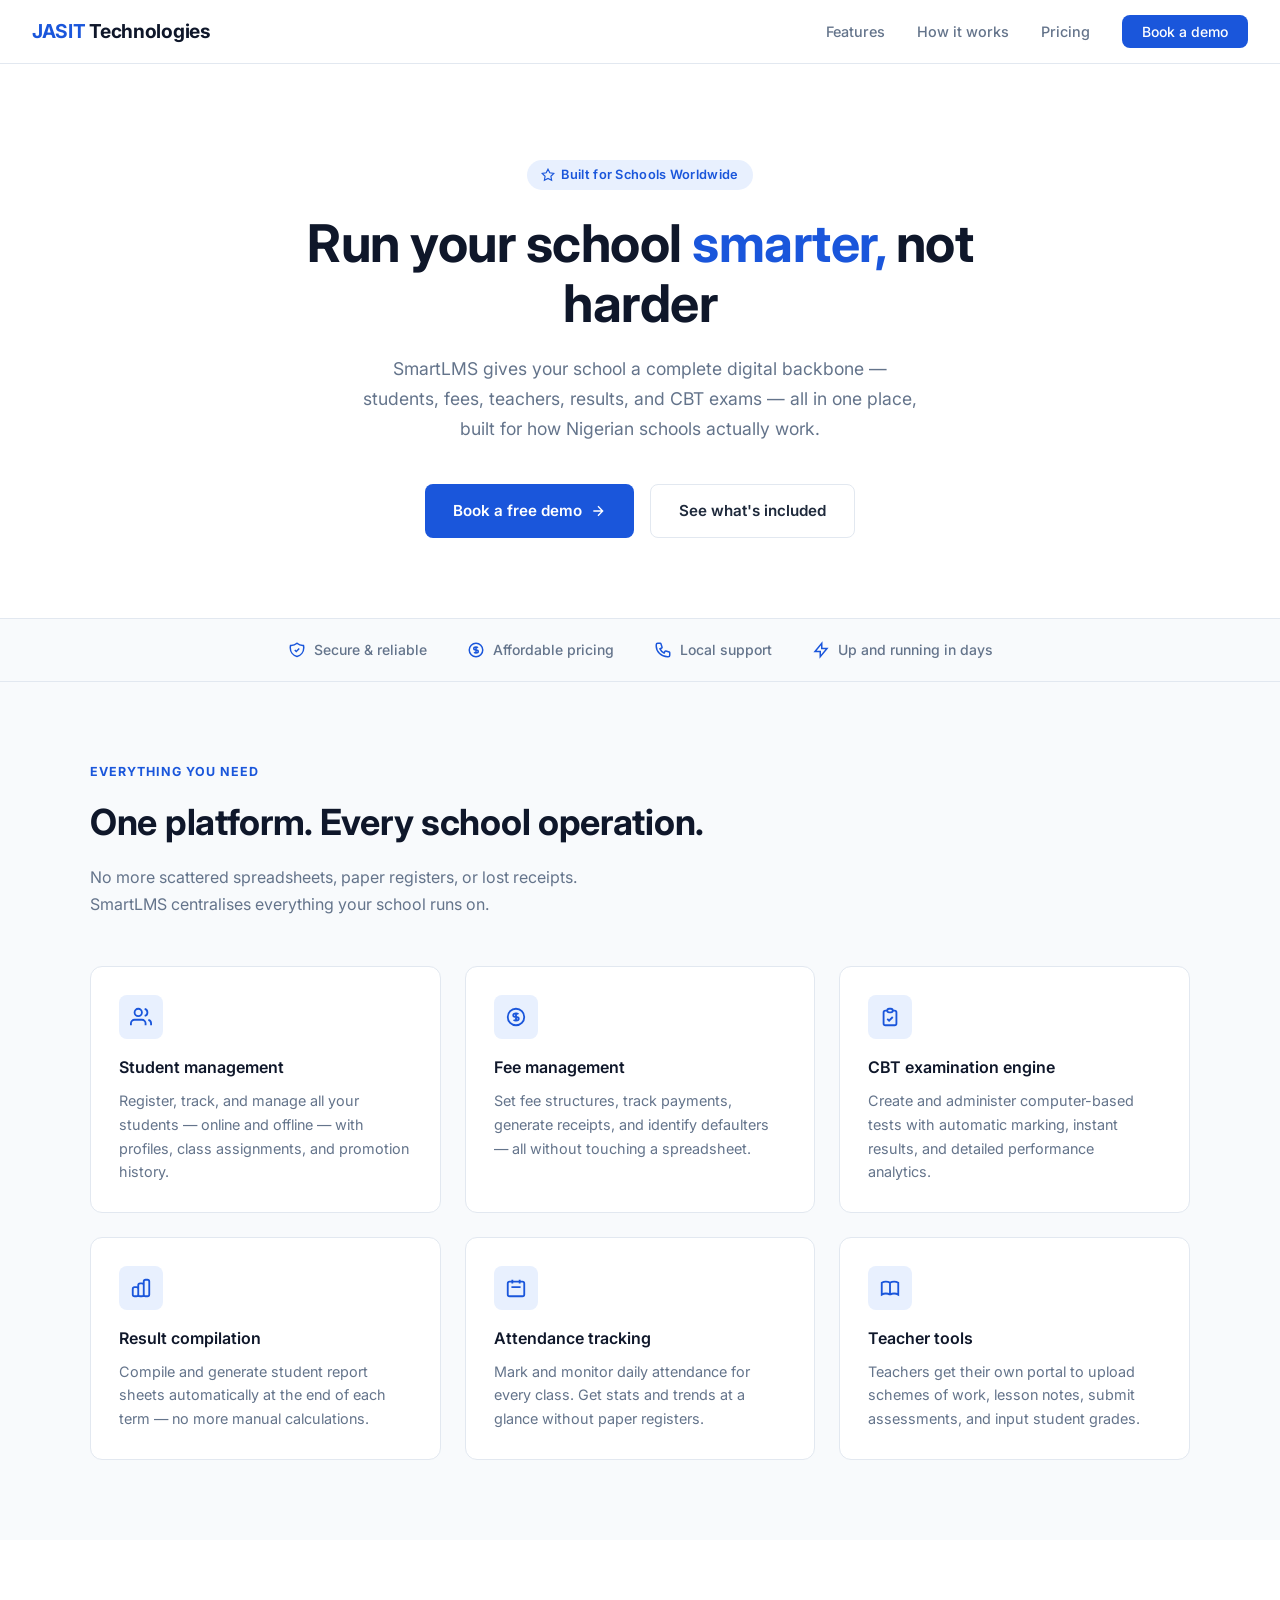
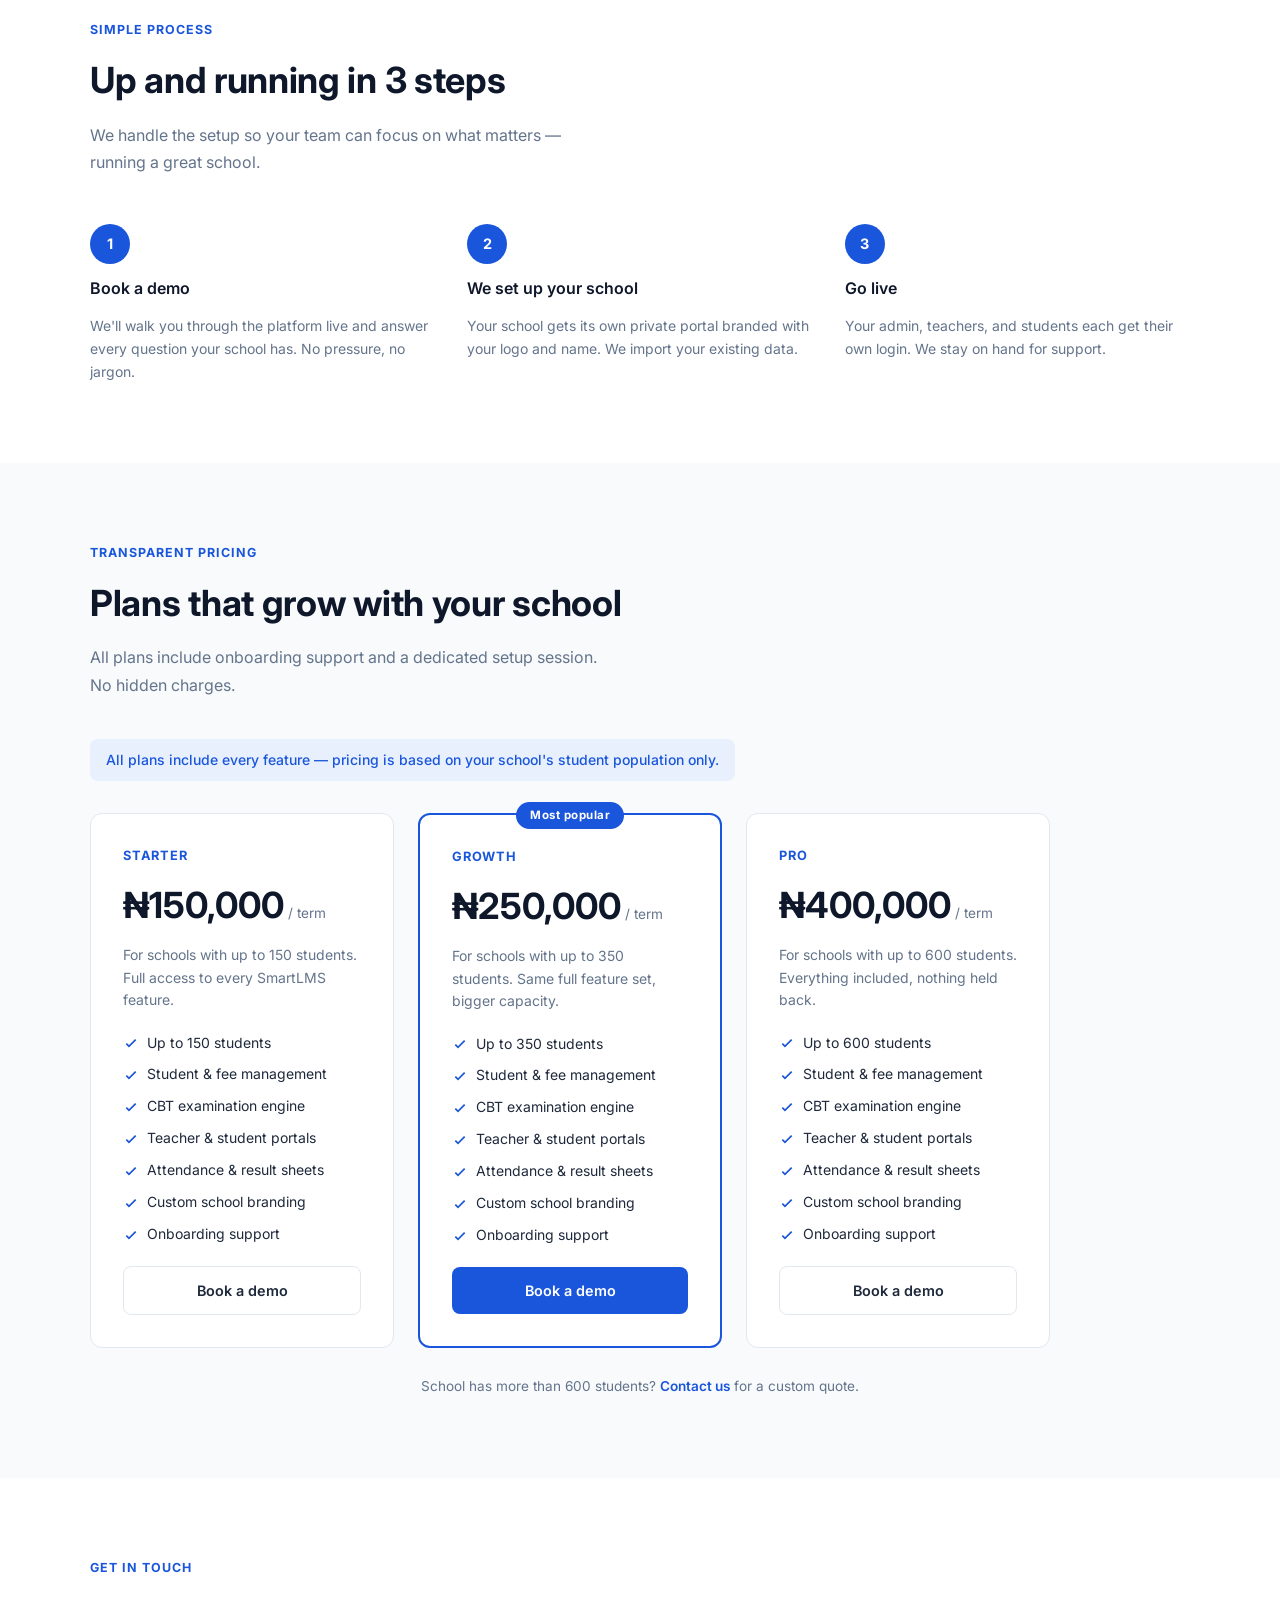
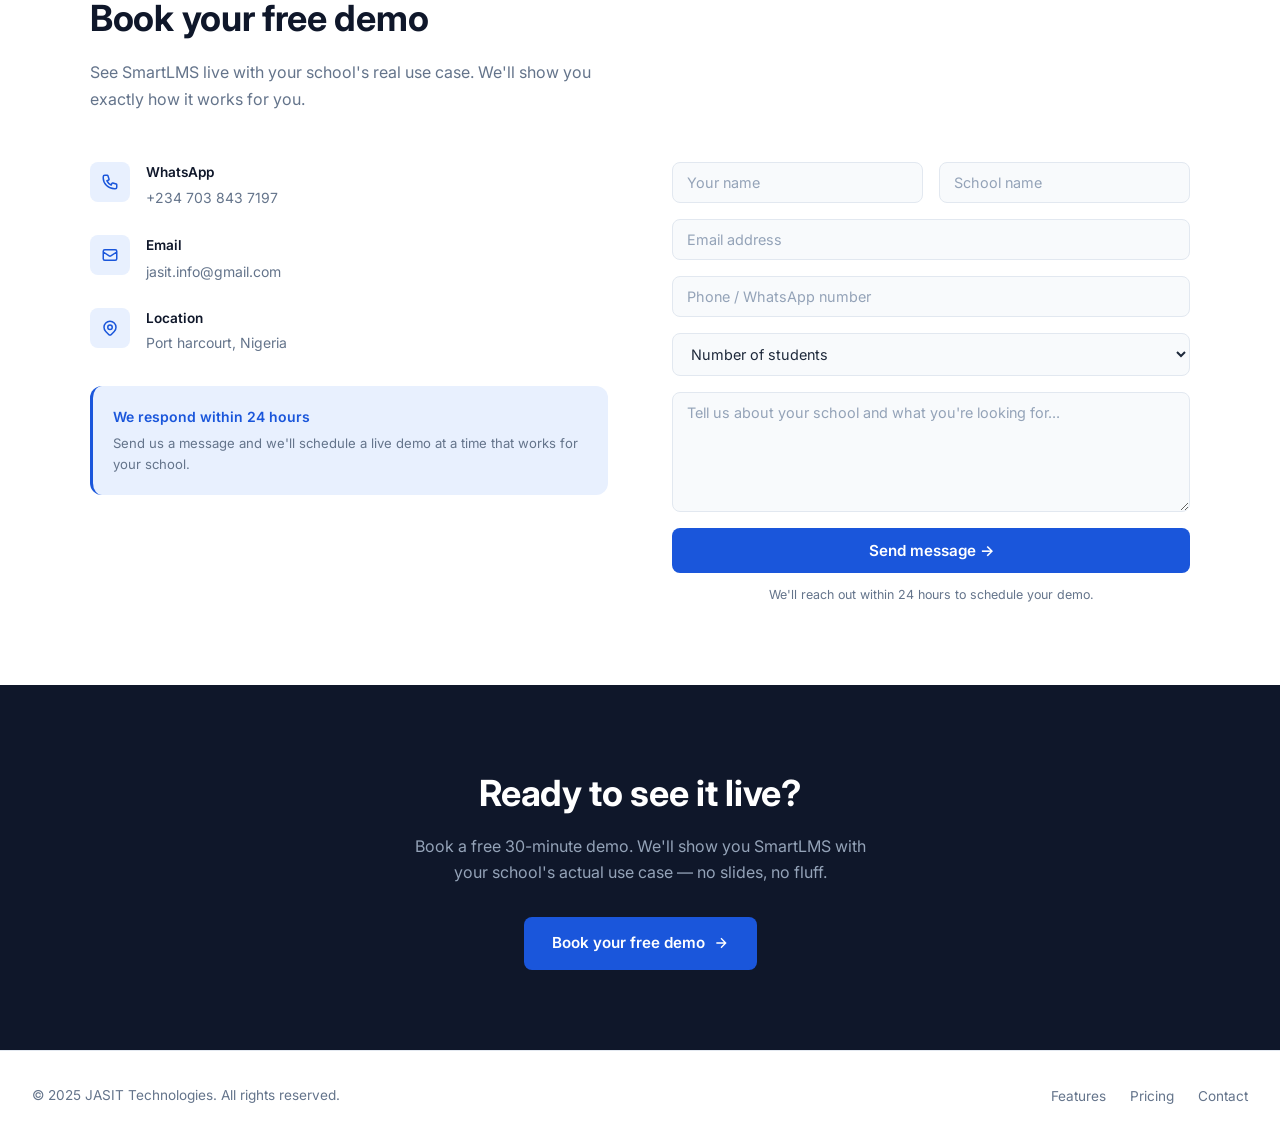
==== commit 3a9c7f6c: "done" ====
--- a/index.html
+++ b/index.html
@@ -684,7 +684,7 @@
 <section class="hero" id="home">
   <div class="hero-badge">
     <svg viewBox="0 0 24 24" fill="none" stroke="currentColor" stroke-width="2" width="14" height="14"><path d="M12 2l3.09 6.26L22 9.27l-5 4.87 1.18 6.88L12 17.77l-6.18 3.25L7 14.14 2 9.27l6.91-1.01L12 2z"/></svg>
-    Built for Schools Worlwide
+    Built for Schools Worldwide
   </div>
   <h1>Run your school <span>smarter,</span> not harder</h1>
   <p>SmartLMS gives your school a complete digital backbone — students, fees, teachers, results, and CBT exams — all in one place, built for how Nigerian schools actually work.</p>
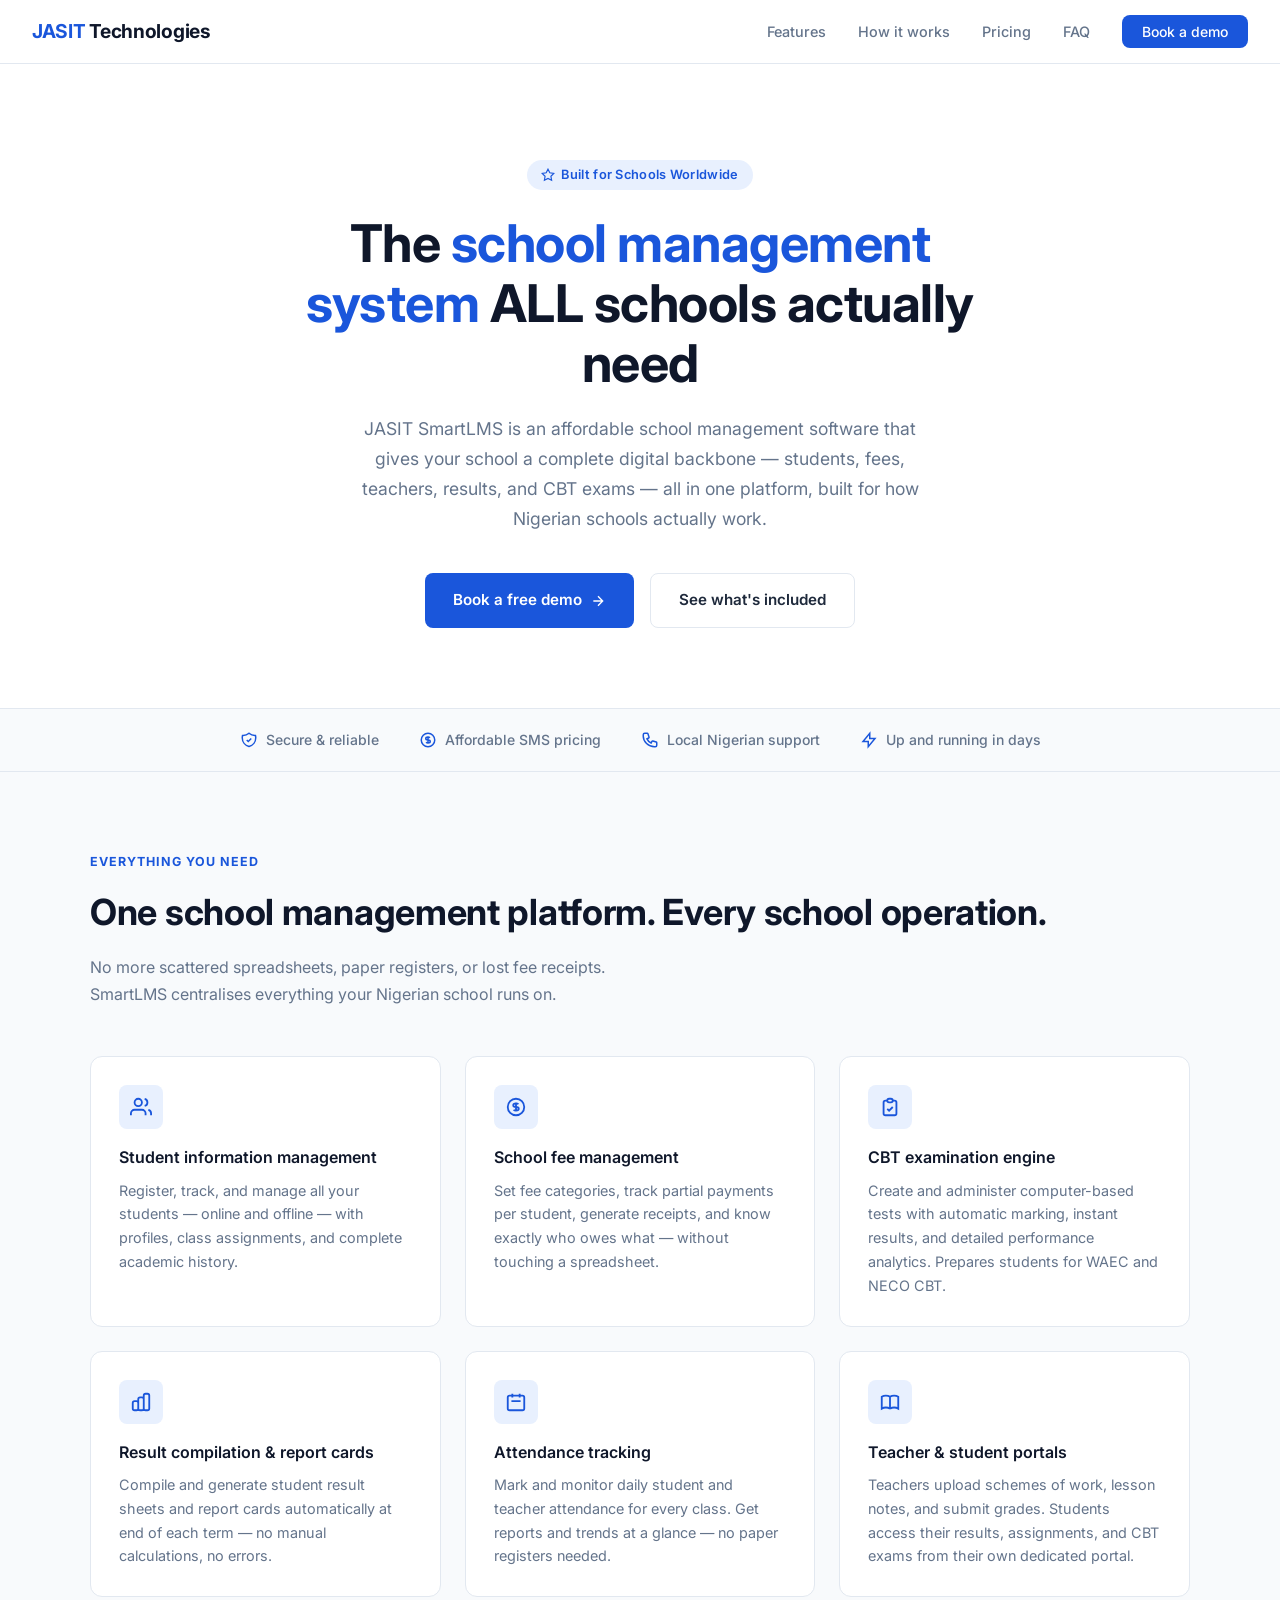
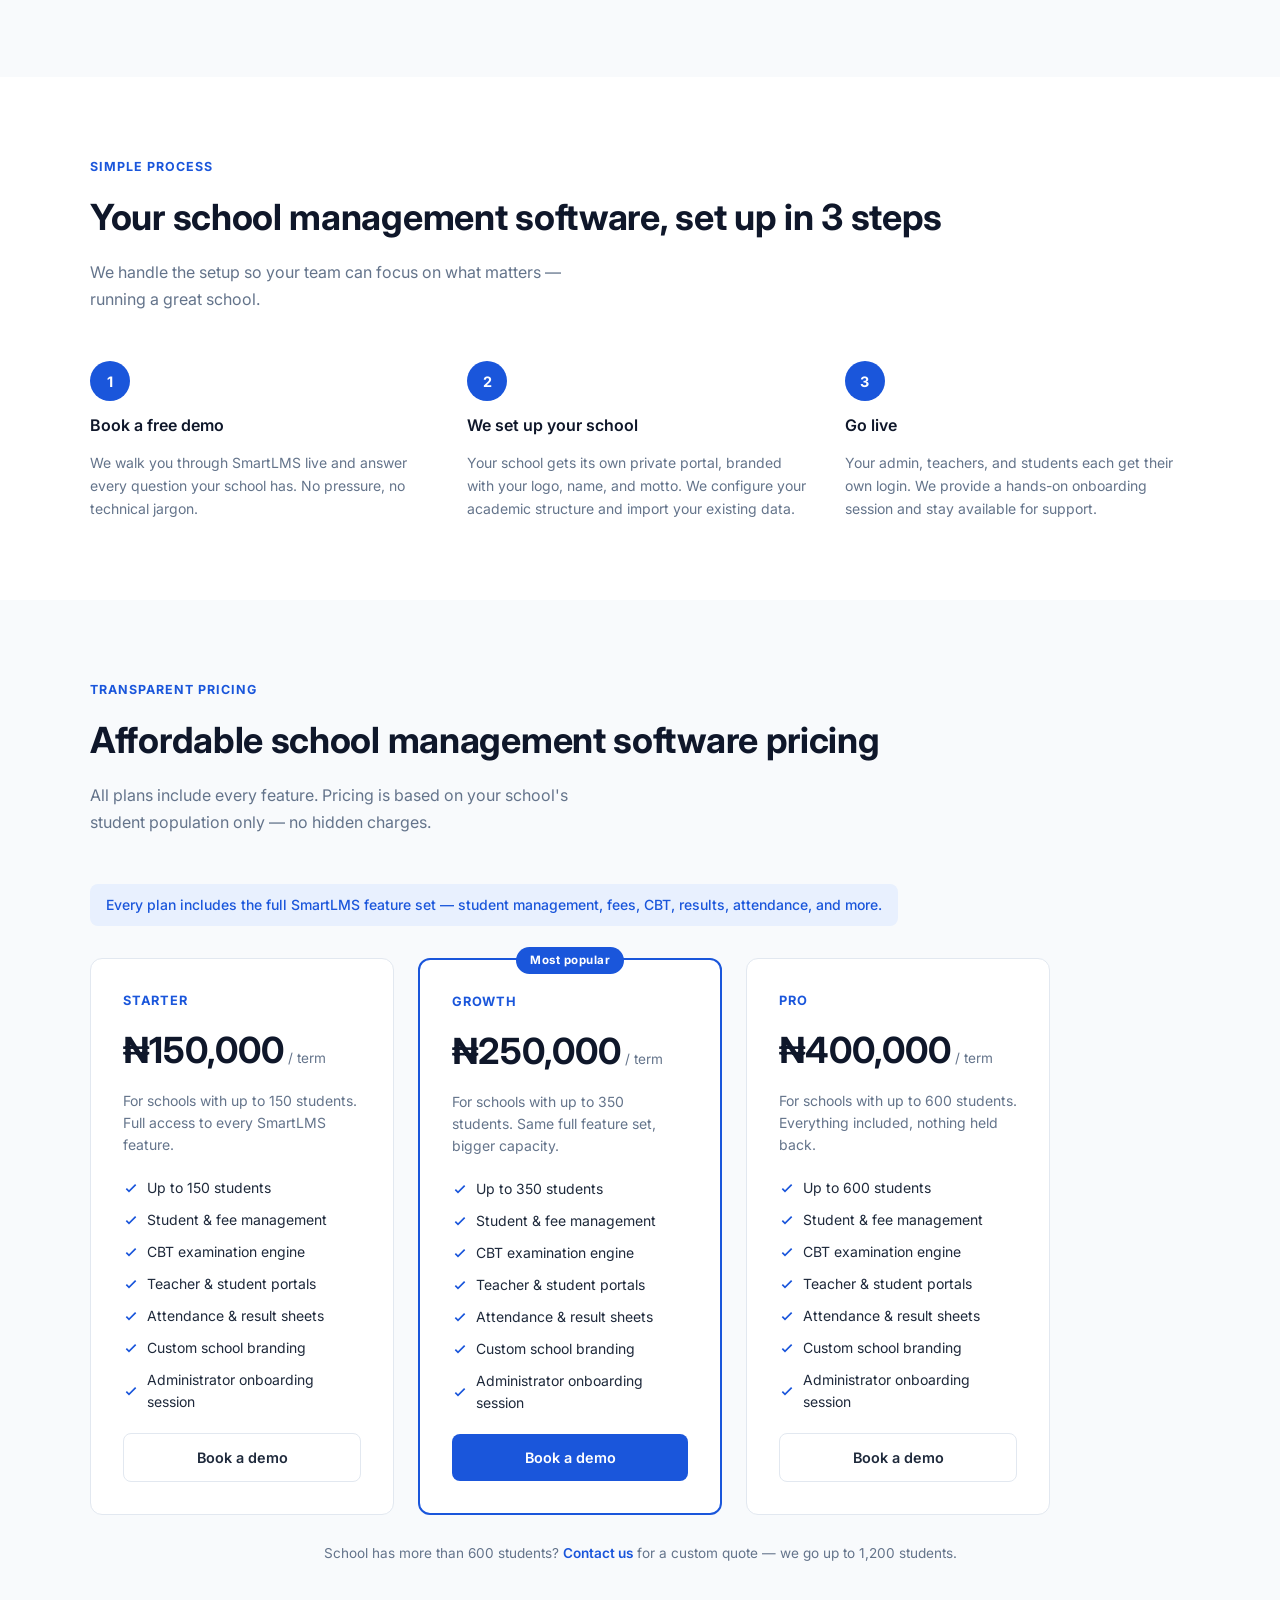
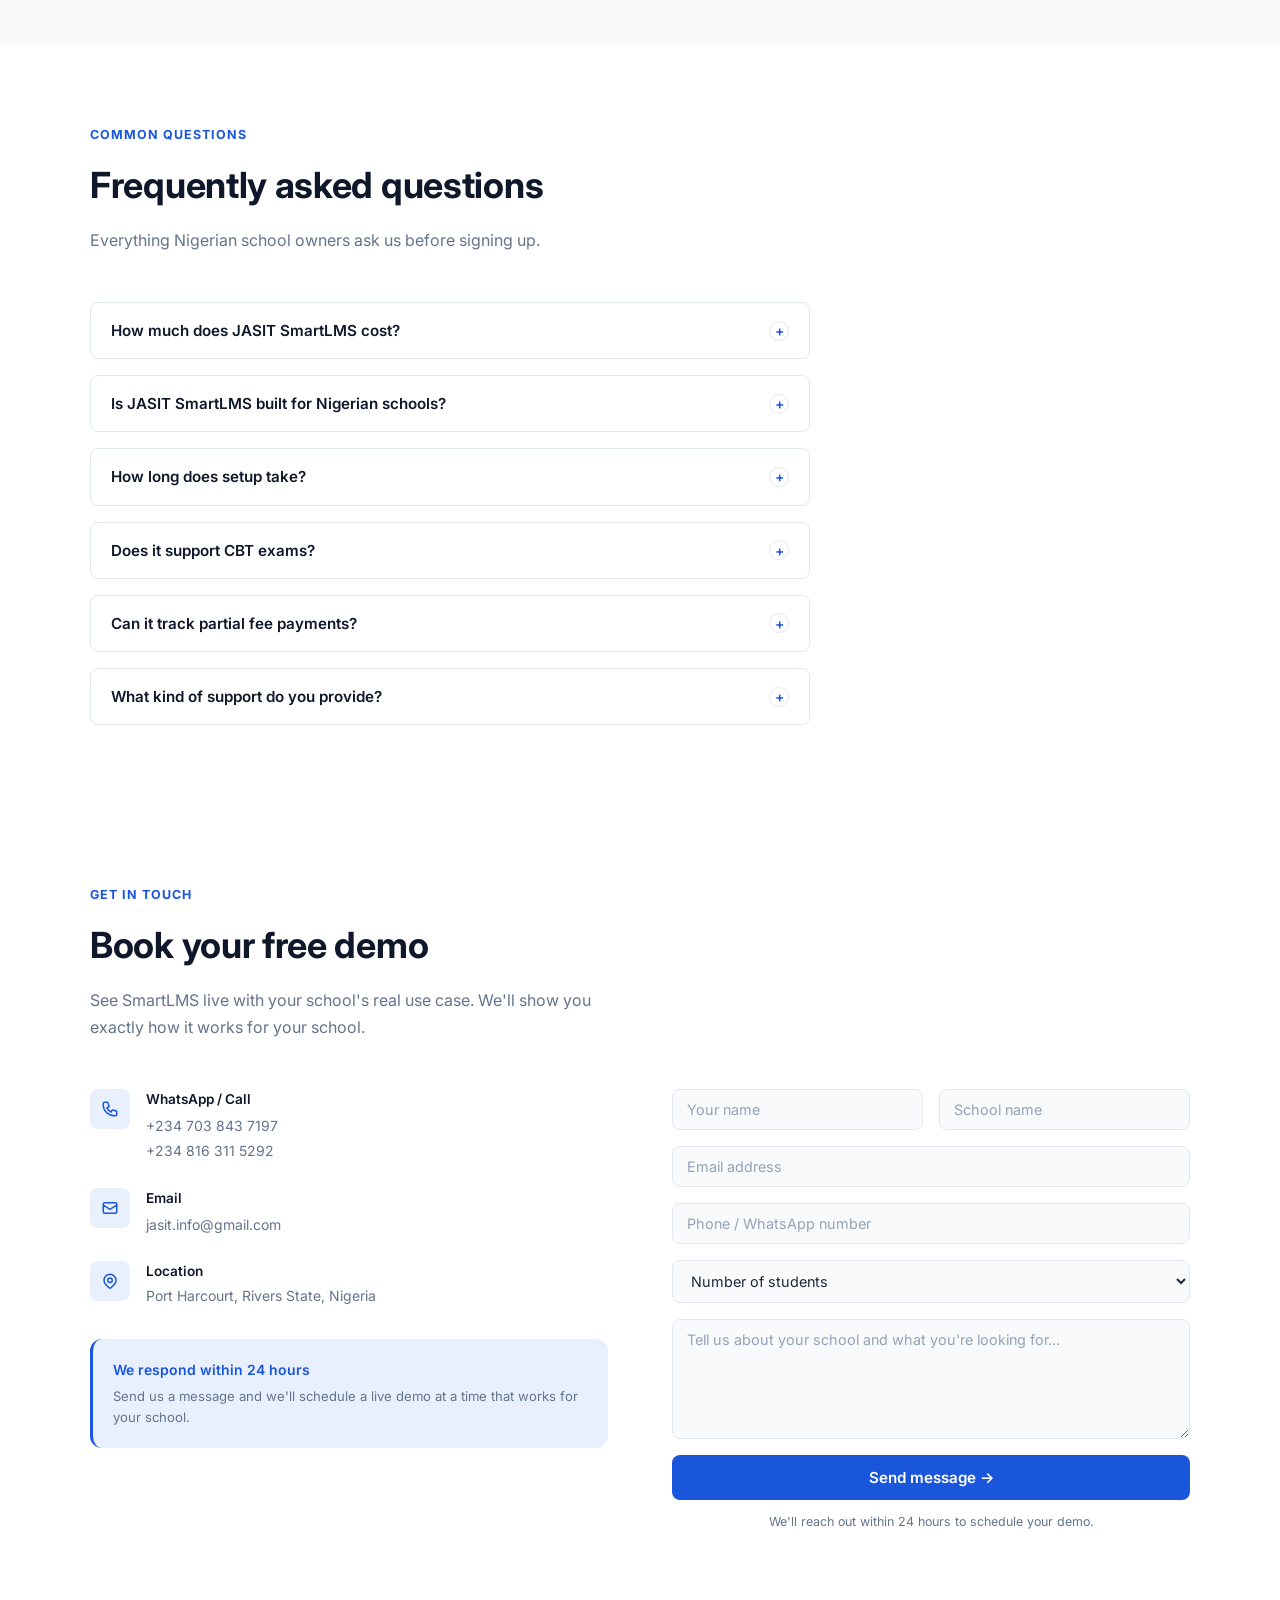
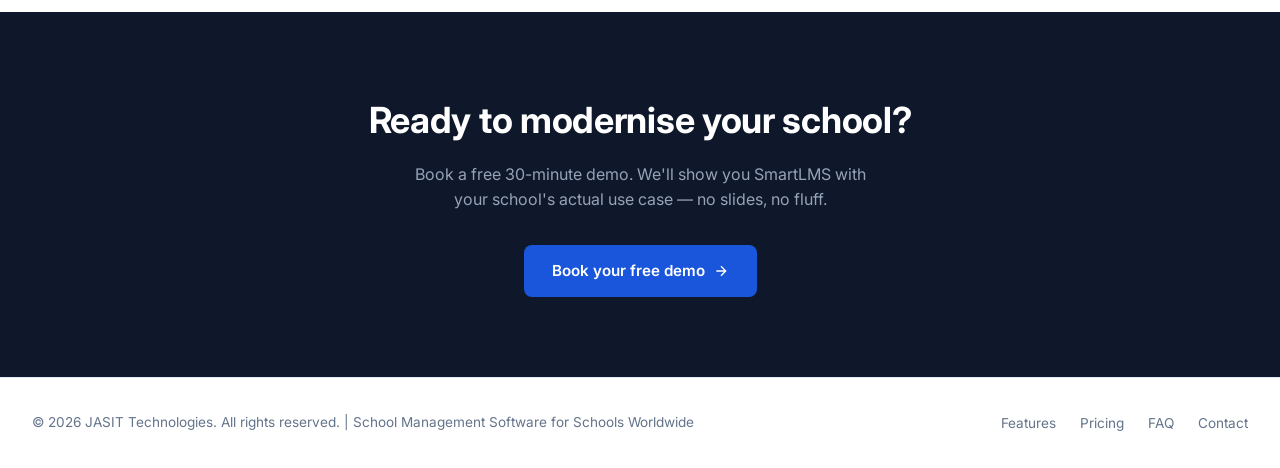
==== commit 3693de21: "ADDED FAQ AND SEO" ====
--- a/index.html
+++ b/index.html
@@ -3,7 +3,171 @@
 <head>
 <meta charset="UTF-8" />
 <meta name="viewport" content="width=device-width, initial-scale=1.0" />
-<title>JASIT Technologies — SmartLMS</title>
+
+<!-- ═══════════════════════════════════════════════════
+     PRIMARY SEO TAGS
+═══════════════════════════════════════════════════ -->
+<title>JASIT SmartLMS — Affordable School Management Software in Nigeria | CBT, Fees & Results</title>
+<meta name="description" content="JASIT SmartLMS is an affordable school management system (SMS) built for Nigerian private schools. Manage student records, fees, results, CBT exams, attendance and more — all in one platform. Serving schools in Abuja, Port Harcourt and across Nigeria." />
+<meta name="keywords" content="school management system Nigeria, school management software Nigeria, affordable SMS Nigeria, LMS Nigeria, CBT software Nigeria, school fee management Nigeria, school result management Nigeria, JASIT, SmartLMS, school software Abuja, school software Port Harcourt, private school software Nigeria" />
+<meta name="author" content="JASIT Technologies" />
+<meta name="robots" content="index, follow" />
+<link rel="canonical" href="https://jasikoscholar.com.ng/" />
+
+<!-- ═══════════════════════════════════════════════════
+     OPEN GRAPH (Facebook / WhatsApp preview)
+═══════════════════════════════════════════════════ -->
+<meta property="og:type" content="website" />
+<meta property="og:url" content="https://jasikoscholar.com.ng/" />
+<meta property="og:title" content="JASIT SmartLMS — School Management Software for Schools Worldwide" />
+<meta property="og:description" content="Manage your school's students, fees, results, CBT exams and attendance from one affordable platform. Built specifically for Nigerian private schools." />
+<meta property="og:image" content="https://jasikoscholar.com.ng/og-image.png" />
+<meta property="og:locale" content="en_NG" />
+<meta property="og:site_name" content="JASIT Technologies" />
+
+<!-- ═══════════════════════════════════════════════════
+     TWITTER / X CARD
+═══════════════════════════════════════════════════ -->
+<meta name="twitter:card" content="summary_large_image" />
+<meta name="twitter:title" content="JASIT SmartLMS — School Management Software for Schools Worldwide" />
+<meta name="twitter:description" content="Manage your school's students, fees, results, CBT exams and attendance from one affordable platform. Built for all schools- public and private." />
+<meta name="twitter:image" content="https://jasikoscholar.com.ng/og-image.png" />
+
+<!-- ═══════════════════════════════════════════════════
+     STRUCTURED DATA — LOCAL BUSINESS + SOFTWARE
+═══════════════════════════════════════════════════ -->
+<script type="application/ld+json">
+{
+  "@context": "https://schema.org",
+  "@graph": [
+    {
+      "@type": "SoftwareApplication",
+      "name": "JASIT SmartLMS",
+      "alternateName": ["SmartLMS", "JASIT SMS", "JASIT School Management System"],
+      "description": "A comprehensive school management system for Nigerian private schools covering student records, fee management, CBT exams, result compilation, attendance tracking, and teacher management.",
+      "applicationCategory": "EducationalApplication",
+      "operatingSystem": "Web Browser",
+      "url": "https://jasikoscholar.com.ng",
+      "offers": [
+        {
+          "@type": "Offer",
+          "name": "Starter Plan",
+          "price": "150000",
+          "priceCurrency": "NGN",
+          "description": "For schools with up to 150 students"
+        },
+        {
+          "@type": "Offer",
+          "name": "Growth Plan",
+          "price": "250000",
+          "priceCurrency": "NGN",
+          "description": "For schools with up to 350 students"
+        },
+        {
+          "@type": "Offer",
+          "name": "Pro Plan",
+          "price": "400000",
+          "priceCurrency": "NGN",
+          "description": "For schools with up to 600 students"
+        }
+      ],
+      "featureList": [
+        "Student Information Management",
+        "School Fee Management",
+        "CBT Examination Engine",
+        "Result Compilation and Report Cards",
+        "Attendance Tracking",
+        "Teacher Portal",
+        "Student Portal",
+        "Academic Documents Management",
+        "Schemes of Work",
+        "Multi-tenant Architecture"
+      ],
+      "screenshot": "https://jasikoscholar.com.ng/og-image.png",
+      "provider": {
+        "@type": "Organization",
+        "name": "JASIT Technologies",
+        "url": "https://jasikoscholar.com.ng",
+        "email": "jasit.info@gmail.com",
+        "telephone": "+2347038437197",
+        "address": {
+          "@type": "PostalAddress",
+          "addressLocality": "Port Harcourt",
+          "addressCountry": "NG"
+        }
+      }
+    },
+    {
+      "@type": "LocalBusiness",
+      "name": "JASIT Technologies",
+      "description": "Nigerian EdTech company providing affordable school management software for private schools across Nigeria.",
+      "url": "https://jasikoscholar.com.ng",
+      "email": "jasit.info@gmail.com",
+      "telephone": "+2347038437197",
+      "address": {
+        "@type": "PostalAddress",
+        "addressLocality": "Port Harcourt",
+        "addressRegion": "Rivers State",
+        "addressCountry": "NG"
+      },
+      "geo": {
+        "@type": "GeoCoordinates",
+        "latitude": 4.8156,
+        "longitude": 7.0498
+      },
+      "areaServed": ["Nigeria", "Abuja", "Port Harcourt", "Lagos", "Enugu", "Kaduna"],
+      "priceRange": "₦₦",
+      "sameAs": []
+    },
+    {
+      "@type": "FAQPage",
+      "mainEntity": [
+        {
+          "@type": "Question",
+          "name": "How much does JASIT SmartLMS cost?",
+          "acceptedAnswer": {
+            "@type": "Answer",
+            "text": "JASIT SmartLMS pricing starts at ₦150,000 per term for schools with up to 150 students. Schools with up to 350 students pay ₦250,000 per term, and schools with up to 600 students pay ₦400,000 per term. All plans include every feature."
+          }
+        },
+        {
+          "@type": "Question",
+          "name": "What features does JASIT SmartLMS include?",
+          "acceptedAnswer": {
+            "@type": "Answer",
+            "text": "JASIT SmartLMS includes student information management, fee management with partial payment tracking, CBT examination engine, automatic result compilation, attendance tracking, teacher portal, student portal, academic documents management, and schemes of work — all in one platform."
+          }
+        },
+        {
+          "@type": "Question",
+          "name": "Is JASIT SmartLMS suitable for Nigerian private schools?",
+          "acceptedAnswer": {
+            "@type": "Answer",
+            "text": "Yes. JASIT SmartLMS was built specifically for Nigerian private schools, with features designed around how Nigerian schools manage fees, results, CBT exams, and student records. It supports both Nigerian curriculum standards and local payment workflows."
+          }
+        },
+        {
+          "@type": "Question",
+          "name": "How long does it take to set up JASIT SmartLMS for my school?",
+          "acceptedAnswer": {
+            "@type": "Answer",
+            "text": "Most schools are up and running within a few days. We handle the full system setup and configuration, including school branding, and provide a hands-on onboarding session for your administrator."
+          }
+        },
+        {
+          "@type": "Question",
+          "name": "Does JASIT SmartLMS support CBT exams?",
+          "acceptedAnswer": {
+            "@type": "Answer",
+            "text": "Yes. JASIT SmartLMS has a built-in CBT (Computer-Based Testing) portal that allows schools to create, administer, and automatically mark internal exams. This prepares students for WAEC and NECO CBT formats."
+          }
+        }
+      ]
+    }
+  ]
+}
+</script>
+
 <link href="https://fonts.googleapis.com/css2?family=Inter:wght@300;400;500;600;700&display=swap" rel="stylesheet" />
 <style>
   *, *::before, *::after { box-sizing: border-box; margin: 0; padding: 0; }
@@ -32,7 +196,6 @@
     font-size: 16px;
   }
 
-  /* ── Nav ── */
   nav {
     position: sticky;
     top: 0;
@@ -104,7 +267,6 @@
     transition: all 0.3s;
   }
 
-  /* ── Hero ── */
   .hero {
     padding: 6rem 2rem 5rem;
     text-align: center;
@@ -185,7 +347,6 @@
 
   .btn-outline:hover { border-color: #94a3b8; transform: translateY(-1px); }
 
-  /* ── Trust bar ── */
   .trust-bar {
     border-top: 1px solid var(--border);
     border-bottom: 1px solid var(--border);
@@ -207,20 +368,11 @@
     font-weight: 500;
   }
 
-  .trust-item svg {
-    width: 18px;
-    height: 18px;
-    color: var(--blue);
-    flex-shrink: 0;
-  }
-
-  /* ── Section ── */
+  .trust-item svg { width: 18px; height: 18px; color: var(--blue); flex-shrink: 0; }
+
   section { padding: 5rem 2rem; }
 
-  .section-inner {
-    max-width: 1100px;
-    margin: 0 auto;
-  }
+  .section-inner { max-width: 1100px; margin: 0 auto; }
 
   .section-label {
     font-size: 0.78rem;
@@ -247,7 +399,6 @@
     margin-bottom: 3rem;
   }
 
-  /* ── Features ── */
   #features { background: var(--bg-soft); }
 
   .features-grid {
@@ -264,10 +415,7 @@
     transition: box-shadow 0.2s, transform 0.2s;
   }
 
-  .feature-card:hover {
-    box-shadow: 0 8px 24px rgba(0,0,0,0.08);
-    transform: translateY(-2px);
-  }
+  .feature-card:hover { box-shadow: 0 8px 24px rgba(0,0,0,0.08); transform: translateY(-2px); }
 
   .feature-icon {
     width: 44px;
@@ -280,43 +428,21 @@
     margin-bottom: 1rem;
   }
 
-  .feature-icon svg {
-    width: 22px;
-    height: 22px;
-    color: var(--blue);
-  }
-
-  .feature-card h3 {
-    font-size: 1rem;
-    font-weight: 600;
-    color: var(--dark);
-    margin-bottom: 0.5rem;
-  }
-
-  .feature-card p {
-    font-size: 0.9rem;
-    color: var(--muted);
-    line-height: 1.65;
-  }
-
-  /* ── How it works ── */
+  .feature-icon svg { width: 22px; height: 22px; color: var(--blue); }
+
+  .feature-card h3 { font-size: 1rem; font-weight: 600; color: var(--dark); margin-bottom: 0.5rem; }
+  .feature-card p { font-size: 0.9rem; color: var(--muted); line-height: 1.65; }
+
   .steps {
     display: grid;
     grid-template-columns: repeat(auto-fit, minmax(220px, 1fr));
     gap: 2rem;
-    position: relative;
-  }
-
-  .step {
-    display: flex;
-    flex-direction: column;
-    align-items: flex-start;
-    gap: 0.75rem;
-  }
+  }
+
+  .step { display: flex; flex-direction: column; align-items: flex-start; gap: 0.75rem; }
 
   .step-number {
-    width: 40px;
-    height: 40px;
+    width: 40px; height: 40px;
     background: var(--blue);
     color: white;
     border-radius: 50%;
@@ -328,19 +454,9 @@
     flex-shrink: 0;
   }
 
-  .step h3 {
-    font-size: 1rem;
-    font-weight: 600;
-    color: var(--dark);
-  }
-
-  .step p {
-    font-size: 0.875rem;
-    color: var(--muted);
-    line-height: 1.65;
-  }
-
-  /* ── Pricing ── */
+  .step h3 { font-size: 1rem; font-weight: 600; color: var(--dark); }
+  .step p { font-size: 0.875rem; color: var(--muted); line-height: 1.65; }
+
   #pricing { background: var(--bg-soft); }
 
   .pricing-grid {
@@ -363,10 +479,7 @@
 
   .pricing-card:hover { box-shadow: 0 8px 24px rgba(0,0,0,0.08); }
 
-  .pricing-card.featured {
-    border: 2px solid var(--blue);
-    position: relative;
-  }
+  .pricing-card.featured { border: 2px solid var(--blue); position: relative; }
 
   .pricing-badge {
     position: absolute;
@@ -383,60 +496,16 @@
     white-space: nowrap;
   }
 
-  .pricing-plan {
-    font-size: 0.8rem;
-    font-weight: 700;
-    text-transform: uppercase;
-    letter-spacing: 0.8px;
-    color: var(--blue);
-  }
-
-  .pricing-price {
-    display: flex;
-    align-items: baseline;
-    gap: 4px;
-  }
-
-  .pricing-price .amount {
-    font-size: 2.25rem;
-    font-weight: 700;
-    color: var(--dark);
-    line-height: 1;
-  }
-
-  .pricing-price .period {
-    font-size: 0.85rem;
-    color: var(--muted);
-  }
-
-  .pricing-desc {
-    font-size: 0.875rem;
-    color: var(--muted);
-    line-height: 1.6;
-  }
-
-  .pricing-features {
-    list-style: none;
-    display: flex;
-    flex-direction: column;
-    gap: 0.6rem;
-    flex: 1;
-  }
-
-  .pricing-features li {
-    display: flex;
-    align-items: center;
-    gap: 8px;
-    font-size: 0.875rem;
-    color: var(--text);
-  }
-
-  .pricing-features li svg {
-    width: 16px;
-    height: 16px;
-    color: var(--blue);
-    flex-shrink: 0;
-  }
+  .pricing-plan { font-size: 0.8rem; font-weight: 700; text-transform: uppercase; letter-spacing: 0.8px; color: var(--blue); }
+
+  .pricing-price { display: flex; align-items: baseline; gap: 4px; }
+  .pricing-price .amount { font-size: 2.25rem; font-weight: 700; color: var(--dark); line-height: 1; }
+  .pricing-price .period { font-size: 0.85rem; color: var(--muted); }
+  .pricing-desc { font-size: 0.875rem; color: var(--muted); line-height: 1.6; }
+
+  .pricing-features { list-style: none; display: flex; flex-direction: column; gap: 0.6rem; flex: 1; }
+  .pricing-features li { display: flex; align-items: center; gap: 8px; font-size: 0.875rem; color: var(--text); }
+  .pricing-features li svg { width: 16px; height: 16px; color: var(--blue); flex-shrink: 0; }
 
   .pricing-cta {
     display: block;
@@ -449,72 +518,86 @@
     transition: all 0.2s;
   }
 
-  .pricing-cta.outline {
+  .pricing-cta.outline { border: 1.5px solid var(--border); color: var(--text); }
+  .pricing-cta.outline:hover { border-color: var(--blue); color: var(--blue); }
+  .pricing-cta.solid { background: var(--blue); color: white; }
+  .pricing-cta.solid:hover { background: #1447c0; }
+
+  /* FAQ section */
+  #faq { background: white; }
+
+  .faq-list { display: flex; flex-direction: column; gap: 1rem; max-width: 720px; }
+
+  .faq-item {
+    border: 1px solid var(--border);
+    border-radius: var(--radius-sm);
+    overflow: hidden;
+  }
+
+  .faq-question {
+    width: 100%;
+    background: none;
+    border: none;
+    padding: 1.1rem 1.25rem;
+    display: flex;
+    align-items: center;
+    justify-content: space-between;
+    font-size: 0.95rem;
+    font-weight: 600;
+    color: var(--dark);
+    cursor: pointer;
+    text-align: left;
+    font-family: 'Inter', sans-serif;
+    gap: 1rem;
+  }
+
+  .faq-question:hover { background: var(--bg-soft); }
+
+  .faq-icon {
+    width: 20px; height: 20px;
     border: 1.5px solid var(--border);
-    color: var(--text);
-  }
-
-  .pricing-cta.outline:hover { border-color: var(--blue); color: var(--blue); }
-
-  .pricing-cta.solid {
-    background: var(--blue);
-    color: white;
-  }
-
-  .pricing-cta.solid:hover { background: #1447c0; }
-
-  /* ── Contact ── */
+    border-radius: 50%;
+    display: flex; align-items: center; justify-content: center;
+    flex-shrink: 0;
+    font-size: 14px;
+    color: var(--blue);
+    transition: transform 0.2s;
+  }
+
+  .faq-item.open .faq-icon { transform: rotate(45deg); }
+
+  .faq-answer {
+    max-height: 0;
+    overflow: hidden;
+    transition: max-height 0.3s ease;
+    font-size: 0.9rem;
+    color: var(--muted);
+    line-height: 1.7;
+  }
+
+  .faq-item.open .faq-answer { max-height: 200px; }
+  .faq-answer-inner { padding: 0 1.25rem 1.1rem; }
+
   #contact { background: white; }
 
-  .contact-grid {
-    display: grid;
-    grid-template-columns: 1fr 1fr;
-    gap: 4rem;
-    align-items: start;
-  }
-
+  .contact-grid { display: grid; grid-template-columns: 1fr 1fr; gap: 4rem; align-items: start; }
   .contact-info { display: flex; flex-direction: column; gap: 1.5rem; }
-
-  .contact-item {
-    display: flex;
-    align-items: flex-start;
-    gap: 1rem;
-  }
+  .contact-item { display: flex; align-items: flex-start; gap: 1rem; }
 
   .contact-icon {
-    width: 40px;
-    height: 40px;
+    width: 40px; height: 40px;
     background: var(--blue-light);
     border-radius: var(--radius-sm);
-    display: flex;
-    align-items: center;
-    justify-content: center;
+    display: flex; align-items: center; justify-content: center;
     flex-shrink: 0;
   }
 
   .contact-icon svg { width: 18px; height: 18px; color: var(--blue); }
-
-  .contact-item h4 {
-    font-size: 0.85rem;
-    font-weight: 600;
-    color: var(--dark);
-    margin-bottom: 2px;
-  }
-
-  .contact-item p, .contact-item a {
-    font-size: 0.875rem;
-    color: var(--muted);
-    text-decoration: none;
-  }
-
+  .contact-item h4 { font-size: 0.85rem; font-weight: 600; color: var(--dark); margin-bottom: 2px; }
+  .contact-item p, .contact-item a { font-size: 0.875rem; color: var(--muted); text-decoration: none; }
   .contact-item a:hover { color: var(--blue); }
 
-  .contact-form {
-    display: flex;
-    flex-direction: column;
-    gap: 1rem;
-  }
-
+  .contact-form { display: flex; flex-direction: column; gap: 1rem; }
   .form-row { display: grid; grid-template-columns: 1fr 1fr; gap: 1rem; }
 
   .contact-form input,
@@ -534,13 +617,9 @@
 
   .contact-form input:focus,
   .contact-form textarea:focus,
-  .contact-form select:focus {
-    border-color: var(--blue);
-    background: white;
-  }
+  .contact-form select:focus { border-color: var(--blue); background: white; }
 
   .contact-form textarea { min-height: 120px; resize: vertical; }
-
   .contact-form input::placeholder,
   .contact-form textarea::placeholder { color: #94a3b8; }
 
@@ -559,20 +638,9 @@
   }
 
   .form-submit:hover { background: #1447c0; }
-
-  .form-note {
-    font-size: 0.78rem;
-    color: var(--muted);
-    text-align: center;
-    margin-top: -0.25rem;
-  }
-
-  /* ── CTA banner ── */
-  .cta-banner {
-    background: var(--dark);
-    padding: 5rem 2rem;
-    text-align: center;
-  }
+  .form-note { font-size: 0.78rem; color: var(--muted); text-align: center; margin-top: -0.25rem; }
+
+  .cta-banner { background: var(--dark); padding: 5rem 2rem; text-align: center; }
 
   .cta-banner h2 {
     font-size: clamp(1.5rem, 3vw, 2.25rem);
@@ -582,16 +650,8 @@
     margin-bottom: 0.75rem;
   }
 
-  .cta-banner p {
-    font-size: 1rem;
-    color: #94a3b8;
-    margin-bottom: 2rem;
-    max-width: 480px;
-    margin-left: auto;
-    margin-right: auto;
-  }
-
-  /* ── Footer ── */
+  .cta-banner p { font-size: 1rem; color: #94a3b8; margin-bottom: 2rem; max-width: 480px; margin-left: auto; margin-right: auto; }
+
   footer {
     border-top: 1px solid var(--border);
     padding: 2rem;
@@ -604,22 +664,10 @@
 
   footer p { font-size: 0.85rem; color: var(--muted); }
 
-  .footer-links {
-    display: flex;
-    gap: 1.5rem;
-    list-style: none;
-  }
-
-  .footer-links a {
-    font-size: 0.85rem;
-    color: var(--muted);
-    text-decoration: none;
-    transition: color 0.2s;
-  }
-
+  .footer-links { display: flex; gap: 1.5rem; list-style: none; }
+  .footer-links a { font-size: 0.85rem; color: var(--muted); text-decoration: none; transition: color 0.2s; }
   .footer-links a:hover { color: var(--text); }
 
-  /* ── Toast ── */
   #toast {
     position: fixed;
     bottom: 2rem;
@@ -639,7 +687,6 @@
 
   #toast.show { opacity: 1; transform: translateY(0); }
 
-  /* ── Mobile ── */
   @media (max-width: 768px) {
     .nav-links { display: none; }
     .hamburger { display: flex; }
@@ -647,9 +694,7 @@
       display: flex;
       flex-direction: column;
       position: absolute;
-      top: 64px;
-      left: 0;
-      right: 0;
+      top: 64px; left: 0; right: 0;
       background: white;
       border-bottom: 1px solid var(--border);
       padding: 1.5rem 2rem;
@@ -668,11 +713,12 @@
 
 <!-- ── Nav ── -->
 <nav>
-  <a href="#" class="nav-logo">JASIT <span>Technologies</span></a>
+  <a href="#" class="nav-logo" aria-label="JASIT Technologies SmartLMS Home">JASIT <span>Technologies</span></a>
   <ul class="nav-links" id="nav-links">
     <li><a href="#features">Features</a></li>
     <li><a href="#how-it-works">How it works</a></li>
     <li><a href="#pricing">Pricing</a></li>
+    <li><a href="#faq">FAQ</a></li>
     <li><a href="#contact" class="nav-cta">Book a demo</a></li>
   </ul>
   <button class="hamburger" onclick="toggleNav()" aria-label="Toggle menu">
@@ -686,8 +732,9 @@
     <svg viewBox="0 0 24 24" fill="none" stroke="currentColor" stroke-width="2" width="14" height="14"><path d="M12 2l3.09 6.26L22 9.27l-5 4.87 1.18 6.88L12 17.77l-6.18 3.25L7 14.14 2 9.27l6.91-1.01L12 2z"/></svg>
     Built for Schools Worldwide
   </div>
-  <h1>Run your school <span>smarter,</span> not harder</h1>
-  <p>SmartLMS gives your school a complete digital backbone — students, fees, teachers, results, and CBT exams — all in one place, built for how Nigerian schools actually work.</p>
+  <!-- H1 with target keywords naturally embedded -->
+  <h1>The <span>school management system</span> ALL schools actually need</h1>
+  <p>JASIT SmartLMS is an affordable school management software that gives your school a complete digital backbone — students, fees, teachers, results, and CBT exams — all in one platform, built for how Nigerian schools actually work.</p>
   <div class="hero-actions">
     <a href="#contact" class="btn-primary">
       Book a free demo
@@ -701,15 +748,15 @@
 <div class="trust-bar">
   <div class="trust-item">
     <svg viewBox="0 0 24 24" fill="none" stroke="currentColor" stroke-width="2"><path d="M9 12l2 2 4-4m5.618-4.016A11.955 11.955 0 0112 2.944a11.955 11.955 0 01-8.618 3.04A12.02 12.02 0 003 9c0 5.591 3.824 10.29 9 11.622 5.176-1.332 9-6.03 9-11.622 0-1.042-.133-2.052-.382-3.016z"/></svg>
-    Secure & reliable
+    Secure &amp; reliable
   </div>
   <div class="trust-item">
     <svg viewBox="0 0 24 24" fill="none" stroke="currentColor" stroke-width="2"><path d="M12 8c-1.657 0-3 .895-3 2s1.343 2 3 2 3 .895 3 2-1.343 2-3 2m0-8c1.11 0 2.08.402 2.599 1M12 8V7m0 1v8m0 0v1m0-1c-1.11 0-2.08-.402-2.599-1M21 12a9 9 0 11-18 0 9 9 0 0118 0z"/></svg>
-    Affordable pricing
+    Affordable SMS pricing
   </div>
   <div class="trust-item">
     <svg viewBox="0 0 24 24" fill="none" stroke="currentColor" stroke-width="2"><path d="M3 5a2 2 0 012-2h3.28a1 1 0 01.948.684l1.498 4.493a1 1 0 01-.502 1.21l-2.257 1.13a11.042 11.042 0 005.516 5.516l1.13-2.257a1 1 0 011.21-.502l4.493 1.498a1 1 0 01.684.949V19a2 2 0 01-2 2h-1C9.716 21 3 14.284 3 7V5z"/></svg>
-    Local support
+    Local Nigerian support
   </div>
   <div class="trust-item">
     <svg viewBox="0 0 24 24" fill="none" stroke="currentColor" stroke-width="2"><path d="M13 10V3L4 14h7v7l9-11h-7z"/></svg>
@@ -718,95 +765,95 @@
 </div>
 
 <!-- ── Features ── -->
-<section id="features">
+<section id="features" aria-label="SmartLMS Features">
   <div class="section-inner">
     <p class="section-label">Everything you need</p>
-    <h2 class="section-title">One platform. Every school operation.</h2>
-    <p class="section-sub">No more scattered spreadsheets, paper registers, or lost receipts. SmartLMS centralises everything your school runs on.</p>
+    <h2 class="section-title">One school management platform. Every school operation.</h2>
+    <p class="section-sub">No more scattered spreadsheets, paper registers, or lost fee receipts. SmartLMS centralises everything your Nigerian school runs on.</p>
 
     <div class="features-grid">
       <div class="feature-card">
         <div class="feature-icon">
           <svg viewBox="0 0 24 24" fill="none" stroke="currentColor" stroke-width="2"><path d="M17 21v-2a4 4 0 00-4-4H5a4 4 0 00-4 4v2M9 11a4 4 0 100-8 4 4 0 000 8zM23 21v-2a4 4 0 00-3-3.87M16 3.13a4 4 0 010 7.75"/></svg>
         </div>
-        <h3>Student management</h3>
-        <p>Register, track, and manage all your students — online and offline — with profiles, class assignments, and promotion history.</p>
+        <h3>Student information management</h3>
+        <p>Register, track, and manage all your students — online and offline — with profiles, class assignments, and complete academic history.</p>
       </div>
       <div class="feature-card">
         <div class="feature-icon">
           <svg viewBox="0 0 24 24" fill="none" stroke="currentColor" stroke-width="2"><path d="M12 8c-1.657 0-3 .895-3 2s1.343 2 3 2 3 .895 3 2-1.343 2-3 2m0-8c1.11 0 2.08.402 2.599 1M12 8V7m0 1v8m0 0v1m0-1c-1.11 0-2.08-.402-2.599-1M21 12a9 9 0 11-18 0 9 9 0 0118 0z"/></svg>
         </div>
-        <h3>Fee management</h3>
-        <p>Set fee structures, track payments, generate receipts, and identify defaulters — all without touching a spreadsheet.</p>
+        <h3>School fee management</h3>
+        <p>Set fee categories, track partial payments per student, generate receipts, and know exactly who owes what — without touching a spreadsheet.</p>
       </div>
       <div class="feature-card">
         <div class="feature-icon">
           <svg viewBox="0 0 24 24" fill="none" stroke="currentColor" stroke-width="2"><path d="M9 5H7a2 2 0 00-2 2v12a2 2 0 002 2h10a2 2 0 002-2V7a2 2 0 00-2-2h-2M9 5a2 2 0 002 2h2a2 2 0 002-2M9 5a2 2 0 012-2h2a2 2 0 012 2m-6 9l2 2 4-4"/></svg>
         </div>
         <h3>CBT examination engine</h3>
-        <p>Create and administer computer-based tests with automatic marking, instant results, and detailed performance analytics.</p>
+        <p>Create and administer computer-based tests with automatic marking, instant results, and detailed performance analytics. Prepares students for WAEC and NECO CBT.</p>
       </div>
       <div class="feature-card">
         <div class="feature-icon">
           <svg viewBox="0 0 24 24" fill="none" stroke="currentColor" stroke-width="2"><path d="M9 19v-6a2 2 0 00-2-2H5a2 2 0 00-2 2v6a2 2 0 002 2h2a2 2 0 002-2zm0 0V9a2 2 0 012-2h2a2 2 0 012 2v10m-6 0a2 2 0 002 2h2a2 2 0 002-2m0 0V5a2 2 0 012-2h2a2 2 0 012 2v14a2 2 0 01-2 2h-2a2 2 0 01-2-2z"/></svg>
         </div>
-        <h3>Result compilation</h3>
-        <p>Compile and generate student report sheets automatically at the end of each term — no more manual calculations.</p>
+        <h3>Result compilation &amp; report cards</h3>
+        <p>Compile and generate student result sheets and report cards automatically at end of each term — no manual calculations, no errors.</p>
       </div>
       <div class="feature-card">
         <div class="feature-icon">
           <svg viewBox="0 0 24 24" fill="none" stroke="currentColor" stroke-width="2"><path d="M8 7V3m8 4V3m-9 8h10M5 21h14a2 2 0 002-2V7a2 2 0 00-2-2H5a2 2 0 00-2 2v12a2 2 0 002 2z"/></svg>
         </div>
         <h3>Attendance tracking</h3>
-        <p>Mark and monitor daily attendance for every class. Get stats and trends at a glance without paper registers.</p>
+        <p>Mark and monitor daily student and teacher attendance for every class. Get reports and trends at a glance — no paper registers needed.</p>
       </div>
       <div class="feature-card">
         <div class="feature-icon">
           <svg viewBox="0 0 24 24" fill="none" stroke="currentColor" stroke-width="2"><path d="M12 6.253v13m0-13C10.832 5.477 9.246 5 7.5 5S4.168 5.477 3 6.253v13C4.168 18.477 5.754 18 7.5 18s3.332.477 4.5 1.253m0-13C13.168 5.477 14.754 5 16.5 5c1.747 0 3.332.477 4.5 1.253v13C19.832 18.477 18.247 18 16.5 18c-1.746 0-3.332.477-4.5 1.253"/></svg>
         </div>
-        <h3>Teacher tools</h3>
-        <p>Teachers get their own portal to upload schemes of work, lesson notes, submit assessments, and input student grades.</p>
+        <h3>Teacher &amp; student portals</h3>
+        <p>Teachers upload schemes of work, lesson notes, and submit grades. Students access their results, assignments, and CBT exams from their own dedicated portal.</p>
       </div>
     </div>
   </div>
 </section>
 
 <!-- ── How it works ── -->
-<section id="how-it-works">
+<section id="how-it-works" aria-label="How SmartLMS works">
   <div class="section-inner">
     <p class="section-label">Simple process</p>
-    <h2 class="section-title">Up and running in 3 steps</h2>
+    <h2 class="section-title">Your school management software, set up in 3 steps</h2>
     <p class="section-sub">We handle the setup so your team can focus on what matters — running a great school.</p>
 
     <div class="steps">
       <div class="step">
         <div class="step-number">1</div>
-        <h3>Book a demo</h3>
-        <p>We'll walk you through the platform live and answer every question your school has. No pressure, no jargon.</p>
+        <h3>Book a free demo</h3>
+        <p>We walk you through SmartLMS live and answer every question your school has. No pressure, no technical jargon.</p>
       </div>
       <div class="step">
         <div class="step-number">2</div>
         <h3>We set up your school</h3>
-        <p>Your school gets its own private portal branded with your logo and name. We import your existing data.</p>
+        <p>Your school gets its own private portal, branded with your logo, name, and motto. We configure your academic structure and import your existing data.</p>
       </div>
       <div class="step">
         <div class="step-number">3</div>
         <h3>Go live</h3>
-        <p>Your admin, teachers, and students each get their own login. We stay on hand for support.</p>
+        <p>Your admin, teachers, and students each get their own login. We provide a hands-on onboarding session and stay available for support.</p>
       </div>
     </div>
   </div>
 </section>
 
 <!-- ── Pricing ── -->
-<section id="pricing">
+<section id="pricing" aria-label="SmartLMS Pricing Plans">
   <div class="section-inner">
     <p class="section-label">Transparent pricing</p>
-    <h2 class="section-title">Plans that grow with your school</h2>
-    <p class="section-sub">All plans include onboarding support and a dedicated setup session. No hidden charges.</p>
-
-    <p style="font-size:0.875rem; color:var(--muted); margin-top:-2rem; margin-bottom:2rem; background:var(--blue-light); color:var(--blue); padding:10px 16px; border-radius:var(--radius-sm); display:inline-block; font-weight:500;">
-      All plans include every feature — pricing is based on your school's student population only.
+    <h2 class="section-title">Affordable school management software pricing</h2>
+    <p class="section-sub">All plans include every feature. Pricing is based on your school's student population only — no hidden charges.</p>
+
+    <p style="font-size:0.875rem; color:var(--blue); padding:10px 16px; background:var(--blue-light); border-radius:var(--radius-sm); display:inline-block; font-weight:500; margin-bottom:2rem;">
+      Every plan includes the full SmartLMS feature set — student management, fees, CBT, results, attendance, and more.
     </p>
 
     <div class="pricing-grid">
@@ -824,7 +871,7 @@
           <li><svg viewBox="0 0 24 24" fill="none" stroke="currentColor" stroke-width="2.5"><path d="M5 13l4 4L19 7"/></svg> Teacher &amp; student portals</li>
           <li><svg viewBox="0 0 24 24" fill="none" stroke="currentColor" stroke-width="2.5"><path d="M5 13l4 4L19 7"/></svg> Attendance &amp; result sheets</li>
           <li><svg viewBox="0 0 24 24" fill="none" stroke="currentColor" stroke-width="2.5"><path d="M5 13l4 4L19 7"/></svg> Custom school branding</li>
-          <li><svg viewBox="0 0 24 24" fill="none" stroke="currentColor" stroke-width="2.5"><path d="M5 13l4 4L19 7"/></svg> Onboarding support</li>
+          <li><svg viewBox="0 0 24 24" fill="none" stroke="currentColor" stroke-width="2.5"><path d="M5 13l4 4L19 7"/></svg> Administrator onboarding session</li>
         </ul>
         <a href="#contact" class="pricing-cta outline">Book a demo</a>
       </div>
@@ -844,7 +891,7 @@
           <li><svg viewBox="0 0 24 24" fill="none" stroke="currentColor" stroke-width="2.5"><path d="M5 13l4 4L19 7"/></svg> Teacher &amp; student portals</li>
           <li><svg viewBox="0 0 24 24" fill="none" stroke="currentColor" stroke-width="2.5"><path d="M5 13l4 4L19 7"/></svg> Attendance &amp; result sheets</li>
           <li><svg viewBox="0 0 24 24" fill="none" stroke="currentColor" stroke-width="2.5"><path d="M5 13l4 4L19 7"/></svg> Custom school branding</li>
-          <li><svg viewBox="0 0 24 24" fill="none" stroke="currentColor" stroke-width="2.5"><path d="M5 13l4 4L19 7"/></svg> Onboarding support</li>
+          <li><svg viewBox="0 0 24 24" fill="none" stroke="currentColor" stroke-width="2.5"><path d="M5 13l4 4L19 7"/></svg> Administrator onboarding session</li>
         </ul>
         <a href="#contact" class="pricing-cta solid">Book a demo</a>
       </div>
@@ -863,24 +910,90 @@
           <li><svg viewBox="0 0 24 24" fill="none" stroke="currentColor" stroke-width="2.5"><path d="M5 13l4 4L19 7"/></svg> Teacher &amp; student portals</li>
           <li><svg viewBox="0 0 24 24" fill="none" stroke="currentColor" stroke-width="2.5"><path d="M5 13l4 4L19 7"/></svg> Attendance &amp; result sheets</li>
           <li><svg viewBox="0 0 24 24" fill="none" stroke="currentColor" stroke-width="2.5"><path d="M5 13l4 4L19 7"/></svg> Custom school branding</li>
-          <li><svg viewBox="0 0 24 24" fill="none" stroke="currentColor" stroke-width="2.5"><path d="M5 13l4 4L19 7"/></svg> Onboarding support</li>
+          <li><svg viewBox="0 0 24 24" fill="none" stroke="currentColor" stroke-width="2.5"><path d="M5 13l4 4L19 7"/></svg> Administrator onboarding session</li>
         </ul>
         <a href="#contact" class="pricing-cta outline">Book a demo</a>
       </div>
     </div>
 
     <p style="margin-top:1.75rem; font-size:0.85rem; color:var(--muted); text-align:center;">
-      School has more than 600 students? <a href="#contact" style="color:var(--blue); font-weight:600; text-decoration:none;">Contact us</a> for a custom quote.
+      School has more than 600 students? <a href="#contact" style="color:var(--blue); font-weight:600; text-decoration:none;">Contact us</a> for a custom quote — we go up to 1,200 students.
     </p>
   </div>
 </section>
 
+<!-- ── FAQ ── -->
+<section id="faq" aria-label="Frequently Asked Questions">
+  <div class="section-inner">
+    <p class="section-label">Common questions</p>
+    <h2 class="section-title">Frequently asked questions</h2>
+    <p class="section-sub">Everything Nigerian school owners ask us before signing up.</p>
+
+    <div class="faq-list">
+      <div class="faq-item">
+        <button class="faq-question" onclick="toggleFaq(this)">
+          How much does JASIT SmartLMS cost?
+          <span class="faq-icon">+</span>
+        </button>
+        <div class="faq-answer">
+          <div class="faq-answer-inner">Pricing starts at ₦150,000 per term for schools with up to 150 students. Schools with up to 350 students pay ₦250,000 per term, and schools with up to 600 students pay ₦400,000 per term. All plans include every feature — no hidden charges.</div>
+        </div>
+      </div>
+      <div class="faq-item">
+        <button class="faq-question" onclick="toggleFaq(this)">
+          Is JASIT SmartLMS built for Nigerian schools?
+          <span class="faq-icon">+</span>
+        </button>
+        <div class="faq-answer">
+          <div class="faq-answer-inner">Yes — entirely. SmartLMS was designed around how Nigerian private schools actually operate. It supports Nigerian fee structures, result computation formats, CBT preparation for WAEC and NECO, and is priced in Nigerian Naira.</div>
+        </div>
+      </div>
+      <div class="faq-item">
+        <button class="faq-question" onclick="toggleFaq(this)">
+          How long does setup take?
+          <span class="faq-icon">+</span>
+        </button>
+        <div class="faq-answer">
+          <div class="faq-answer-inner">Most schools are fully up and running within a few days. We handle the complete system setup, configure your school's branding and academic structure, and conduct a hands-on onboarding session for your administrator.</div>
+        </div>
+      </div>
+      <div class="faq-item">
+        <button class="faq-question" onclick="toggleFaq(this)">
+          Does it support CBT exams?
+          <span class="faq-icon">+</span>
+        </button>
+        <div class="faq-answer">
+          <div class="faq-answer-inner">Yes. SmartLMS has a built-in CBT portal for internal school exams — create questions, set timers, and results are automatically computed and displayed immediately after submission. This also prepares your students for WAEC and NECO CBT formats.</div>
+        </div>
+      </div>
+      <div class="faq-item">
+        <button class="faq-question" onclick="toggleFaq(this)">
+          Can it track partial fee payments?
+          <span class="faq-icon">+</span>
+        </button>
+        <div class="faq-answer">
+          <div class="faq-answer-inner">Yes — this is one of SmartLMS's strongest features. You can set up multiple fee categories (tuition, PTA, uniform, etc.), track exactly how much each student has paid per category, see outstanding balances, and generate receipts. You always know who owes what and for which fee.</div>
+        </div>
+      </div>
+      <div class="faq-item">
+        <button class="faq-question" onclick="toggleFaq(this)">
+          What kind of support do you provide?
+          <span class="faq-icon">+</span>
+        </button>
+        <div class="faq-answer">
+          <div class="faq-answer-inner">We provide remote technical support via phone, WhatsApp, and email from Monday to Friday, 8am–5pm. Every subscription includes a 30-day post-deployment support period after go-live. We respond quickly — you're not dealing with a large faceless company.</div>
+        </div>
+      </div>
+    </div>
+  </div>
+</section>
+
 <!-- ── Contact ── -->
-<section id="contact">
+<section id="contact" aria-label="Contact JASIT Technologies">
   <div class="section-inner">
     <p class="section-label">Get in touch</p>
     <h2 class="section-title">Book your free demo</h2>
-    <p class="section-sub">See SmartLMS live with your school's real use case. We'll show you exactly how it works for you.</p>
+    <p class="section-sub">See SmartLMS live with your school's real use case. We'll show you exactly how it works for your school.</p>
 
     <div class="contact-grid">
       <div class="contact-info">
@@ -889,8 +1002,9 @@
             <svg viewBox="0 0 24 24" fill="none" stroke="currentColor" stroke-width="2"><path d="M3 5a2 2 0 012-2h3.28a1 1 0 01.948.684l1.498 4.493a1 1 0 01-.502 1.21l-2.257 1.13a11.042 11.042 0 005.516 5.516l1.13-2.257a1 1 0 011.21-.502l4.493 1.498a1 1 0 01.684.949V19a2 2 0 01-2 2h-1C9.716 21 3 14.284 3 7V5z"/></svg>
           </div>
           <div>
-            <h4>WhatsApp</h4>
-            <a href="https://wa.me/2347038437197" target="_blank">+234 703 843 7197</a>
+            <h4>WhatsApp / Call</h4>
+            <a href="https://wa.me/2347038437197">+234 703 843 7197</a><br>
+            <a href="tel:+2348163115292">+234 816 311 5292</a>
           </div>
         </div>
         <div class="contact-item">
@@ -908,7 +1022,7 @@
           </div>
           <div>
             <h4>Location</h4>
-            <p>Port harcourt, Nigeria</p>
+            <p>Port Harcourt, Rivers State, Nigeria</p>
           </div>
         </div>
         <div style="margin-top:0.5rem; padding: 1.25rem; background: var(--blue-light); border-radius: var(--radius); border-left: 3px solid var(--blue);">
@@ -919,18 +1033,18 @@
 
       <form class="contact-form" onsubmit="handleSubmit(event)">
         <div class="form-row">
-          <input type="text" placeholder="Your name" required />
+          <input type="text" placeholder="Your name" required autocomplete="name" />
           <input type="text" placeholder="School name" required />
         </div>
-        <input type="email" placeholder="Email address" required />
-        <input type="tel" placeholder="Phone / WhatsApp number" />
+        <input type="email" placeholder="Email address" required autocomplete="email" />
+        <input type="tel" placeholder="Phone / WhatsApp number" autocomplete="tel" />
         <select>
           <option value="" disabled selected>Number of students</option>
-          <option>Under 100</option>
-          <option>100 – 200</option>
-          <option>200 – 500</option>
-          <option>500 – 1000</option>
-          <option>Over 1000</option>
+          <option>Under 150</option>
+          <option>151 – 350</option>
+          <option>351 – 600</option>
+          <option>601 – 900</option>
+          <option>Over 900</option>
         </select>
         <textarea placeholder="Tell us about your school and what you're looking for..."></textarea>
         <button type="submit" class="form-submit">Send message &rarr;</button>
@@ -943,7 +1057,7 @@
 <!-- ── CTA banner ── -->
 <div class="cta-banner">
   <div style="max-width:600px; margin:0 auto;">
-    <h2>Ready to see it live?</h2>
+    <h2>Ready to modernise your school?</h2>
     <p>Book a free 30-minute demo. We'll show you SmartLMS with your school's actual use case — no slides, no fluff.</p>
     <a href="#contact" class="btn-primary" style="display:inline-flex;">
       Book your free demo
@@ -954,15 +1068,16 @@
 
 <!-- ── Footer ── -->
 <footer>
-  <p>&copy; 2025 JASIT Technologies. All rights reserved.</p>
+  <p>&copy; 2026 JASIT Technologies. All rights reserved. | School Management Software for Schools Worldwide</p>
   <ul class="footer-links">
     <li><a href="#features">Features</a></li>
     <li><a href="#pricing">Pricing</a></li>
+    <li><a href="#faq">FAQ</a></li>
     <li><a href="#contact">Contact</a></li>
   </ul>
 </footer>
 
-<div id="toast"></div>
+<div id="toast" role="alert"></div>
 
 <script>
 function toggleNav() {
@@ -994,6 +1109,13 @@
     showToast('Message sent! We will be in touch within 24 hours.');
   }, 1200);
 }
+
+function toggleFaq(btn) {
+  const item = btn.closest('.faq-item');
+  const isOpen = item.classList.contains('open');
+  document.querySelectorAll('.faq-item').forEach(i => i.classList.remove('open'));
+  if (!isOpen) item.classList.add('open');
+}
 </script>
 </body>
 </html>
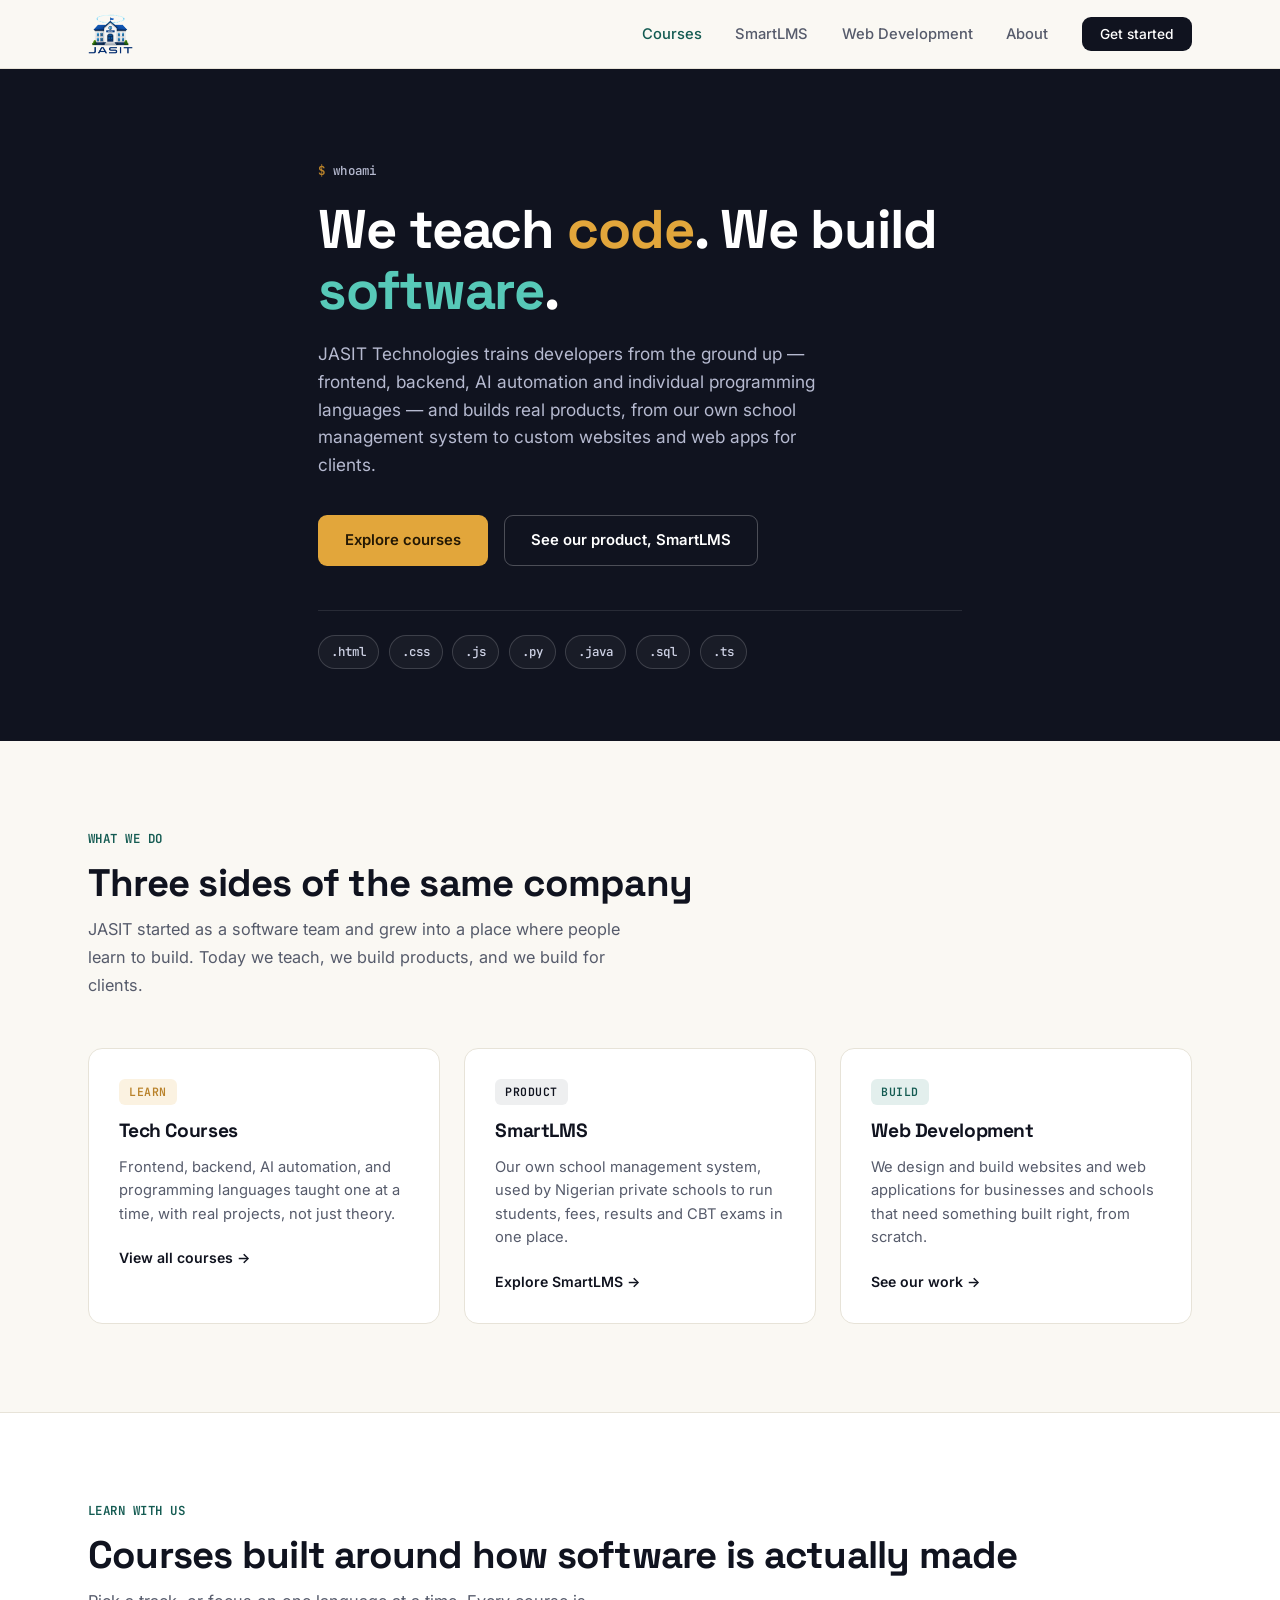
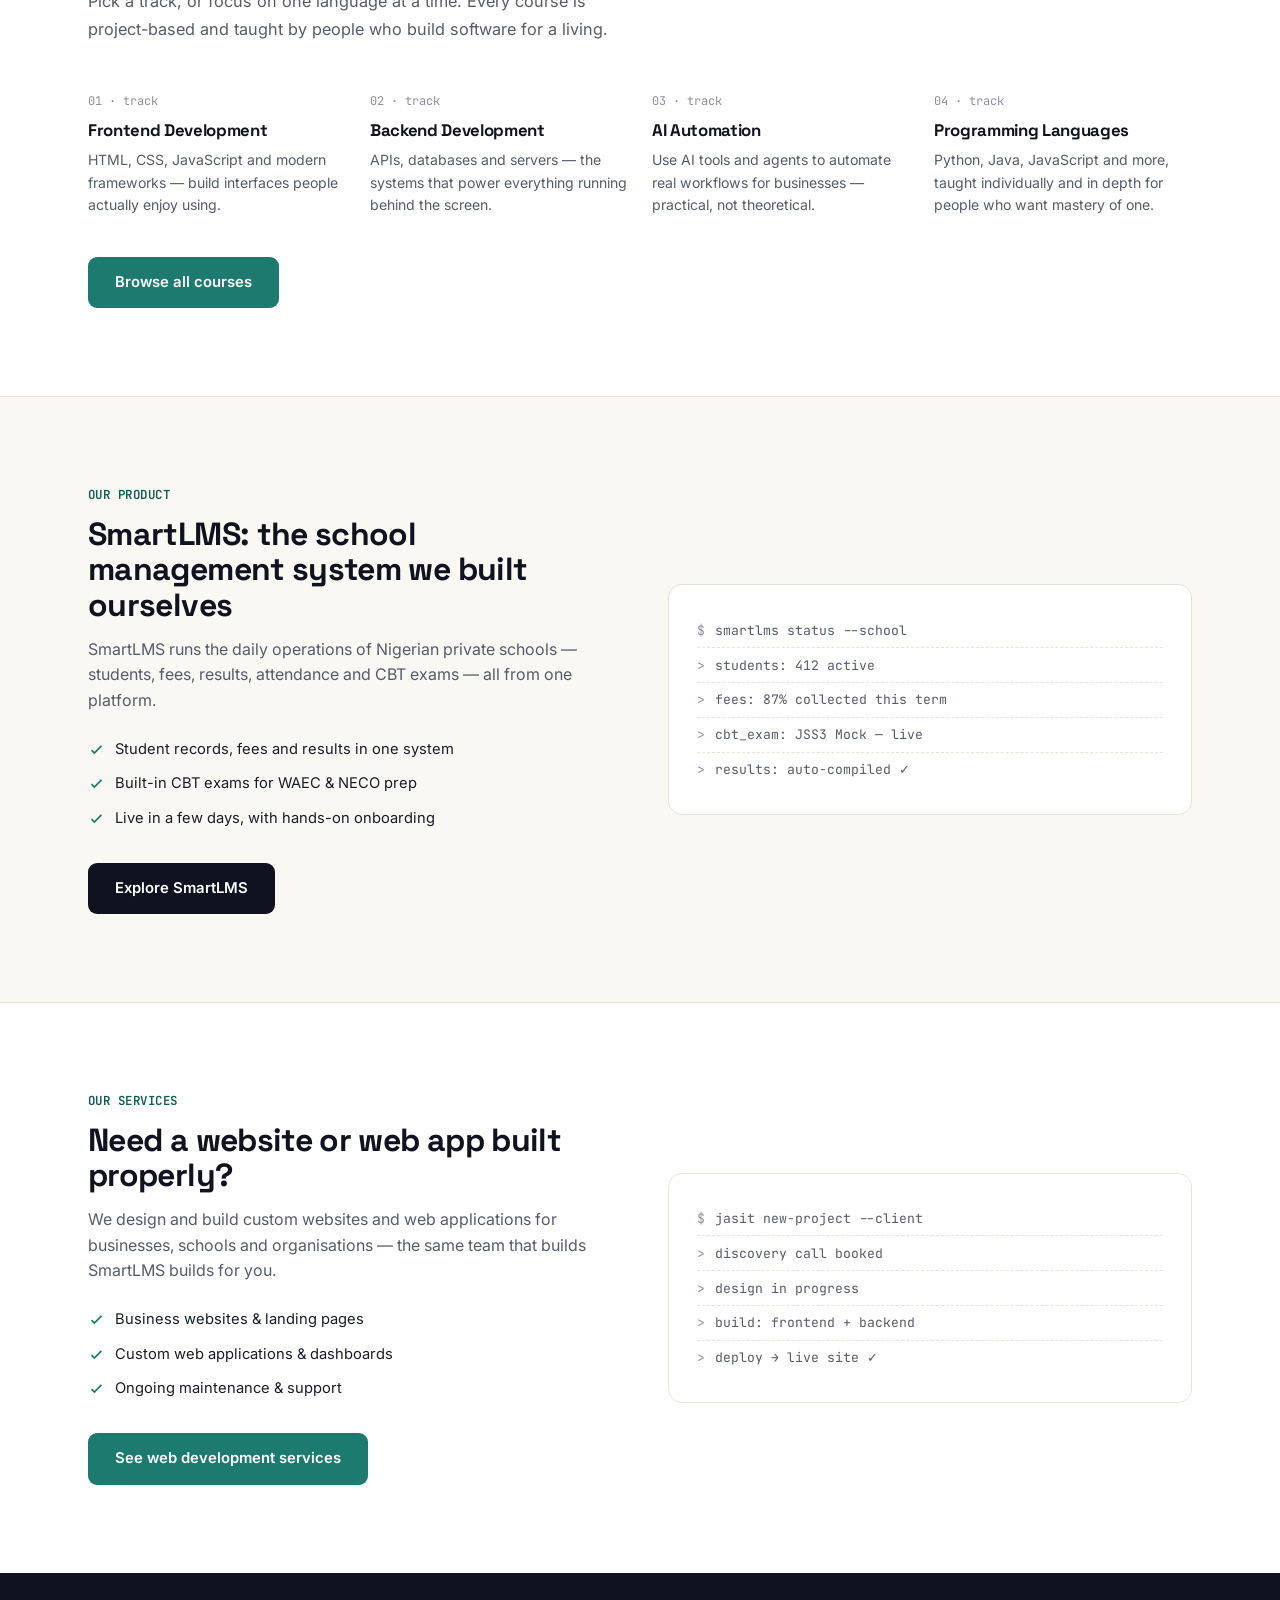
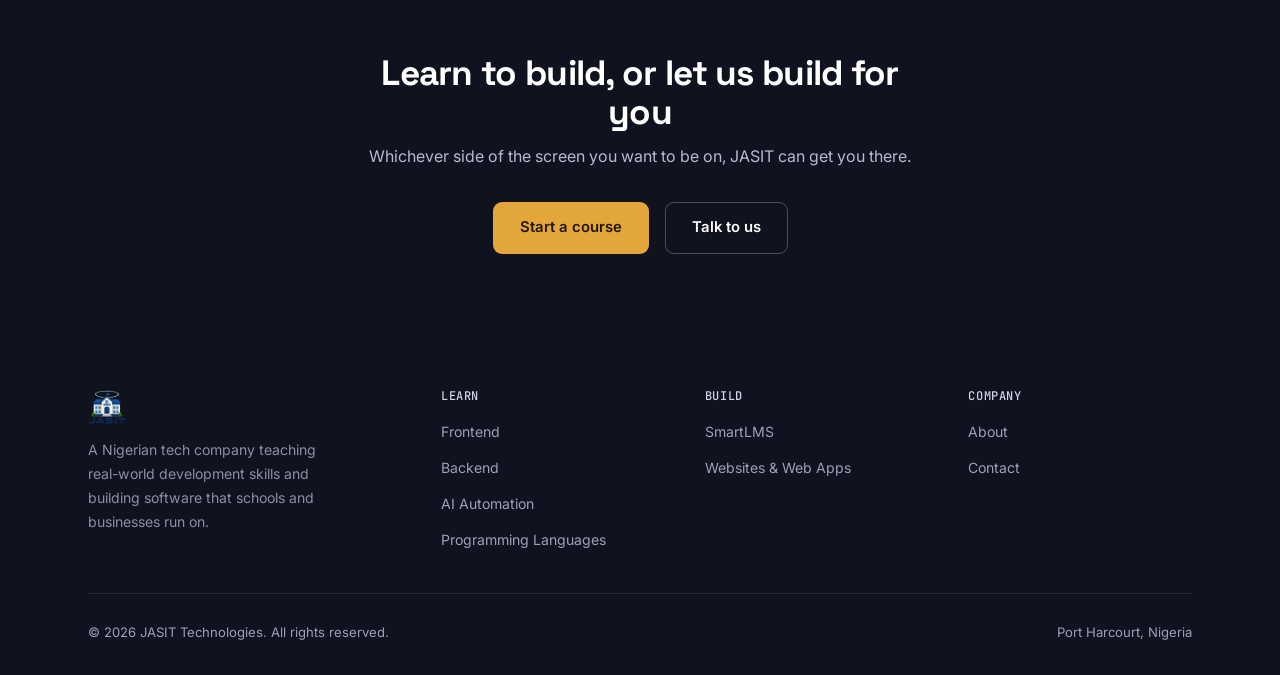
==== commit 406e81af: "changed setting" ====
--- a/index.html
+++ b/index.html
@@ -3,1119 +3,209 @@
 <head>
 <meta charset="UTF-8" />
 <meta name="viewport" content="width=device-width, initial-scale=1.0" />
-
-<!-- ═══════════════════════════════════════════════════
-     PRIMARY SEO TAGS
-═══════════════════════════════════════════════════ -->
-<title>JASIT SmartLMS — Affordable School Management Software in Nigeria | CBT, Fees & Results</title>
-<meta name="description" content="JASIT SmartLMS is an affordable school management system (SMS) built for Nigerian private schools. Manage student records, fees, results, CBT exams, attendance and more — all in one platform. Serving schools in Abuja, Port Harcourt and across Nigeria." />
-<meta name="keywords" content="school management system Nigeria, school management software Nigeria, affordable SMS Nigeria, LMS Nigeria, CBT software Nigeria, school fee management Nigeria, school result management Nigeria, JASIT, SmartLMS, school software Abuja, school software Port Harcourt, private school software Nigeria" />
-<meta name="author" content="JASIT Technologies" />
-<meta name="robots" content="index, follow" />
-<link rel="canonical" href="https://jasikoscholar.com.ng/" />
-
-<!-- ═══════════════════════════════════════════════════
-     OPEN GRAPH (Facebook / WhatsApp preview)
-═══════════════════════════════════════════════════ -->
-<meta property="og:type" content="website" />
-<meta property="og:url" content="https://jasikoscholar.com.ng/" />
-<meta property="og:title" content="JASIT SmartLMS — School Management Software for Schools Worldwide" />
-<meta property="og:description" content="Manage your school's students, fees, results, CBT exams and attendance from one affordable platform. Built specifically for Nigerian private schools." />
-<meta property="og:image" content="https://jasikoscholar.com.ng/og-image.png" />
-<meta property="og:locale" content="en_NG" />
-<meta property="og:site_name" content="JASIT Technologies" />
-
-<!-- ═══════════════════════════════════════════════════
-     TWITTER / X CARD
-═══════════════════════════════════════════════════ -->
-<meta name="twitter:card" content="summary_large_image" />
-<meta name="twitter:title" content="JASIT SmartLMS — School Management Software for Schools Worldwide" />
-<meta name="twitter:description" content="Manage your school's students, fees, results, CBT exams and attendance from one affordable platform. Built for all schools- public and private." />
-<meta name="twitter:image" content="https://jasikoscholar.com.ng/og-image.png" />
-
-<!-- ═══════════════════════════════════════════════════
-     STRUCTURED DATA — LOCAL BUSINESS + SOFTWARE
-═══════════════════════════════════════════════════ -->
-<script type="application/ld+json">
-{
-  "@context": "https://schema.org",
-  "@graph": [
-    {
-      "@type": "SoftwareApplication",
-      "name": "JASIT SmartLMS",
-      "alternateName": ["SmartLMS", "JASIT SMS", "JASIT School Management System"],
-      "description": "A comprehensive school management system for Nigerian private schools covering student records, fee management, CBT exams, result compilation, attendance tracking, and teacher management.",
-      "applicationCategory": "EducationalApplication",
-      "operatingSystem": "Web Browser",
-      "url": "https://jasikoscholar.com.ng",
-      "offers": [
-        {
-          "@type": "Offer",
-          "name": "Starter Plan",
-          "price": "150000",
-          "priceCurrency": "NGN",
-          "description": "For schools with up to 150 students"
-        },
-        {
-          "@type": "Offer",
-          "name": "Growth Plan",
-          "price": "250000",
-          "priceCurrency": "NGN",
-          "description": "For schools with up to 350 students"
-        },
-        {
-          "@type": "Offer",
-          "name": "Pro Plan",
-          "price": "400000",
-          "priceCurrency": "NGN",
-          "description": "For schools with up to 600 students"
-        }
-      ],
-      "featureList": [
-        "Student Information Management",
-        "School Fee Management",
-        "CBT Examination Engine",
-        "Result Compilation and Report Cards",
-        "Attendance Tracking",
-        "Teacher Portal",
-        "Student Portal",
-        "Academic Documents Management",
-        "Schemes of Work",
-        "Multi-tenant Architecture"
-      ],
-      "screenshot": "https://jasikoscholar.com.ng/og-image.png",
-      "provider": {
-        "@type": "Organization",
-        "name": "JASIT Technologies",
-        "url": "https://jasikoscholar.com.ng",
-        "email": "jasit.info@gmail.com",
-        "telephone": "+2347038437197",
-        "address": {
-          "@type": "PostalAddress",
-          "addressLocality": "Port Harcourt",
-          "addressCountry": "NG"
-        }
-      }
-    },
-    {
-      "@type": "LocalBusiness",
-      "name": "JASIT Technologies",
-      "description": "Nigerian EdTech company providing affordable school management software for private schools across Nigeria.",
-      "url": "https://jasikoscholar.com.ng",
-      "email": "jasit.info@gmail.com",
-      "telephone": "+2347038437197",
-      "address": {
-        "@type": "PostalAddress",
-        "addressLocality": "Port Harcourt",
-        "addressRegion": "Rivers State",
-        "addressCountry": "NG"
-      },
-      "geo": {
-        "@type": "GeoCoordinates",
-        "latitude": 4.8156,
-        "longitude": 7.0498
-      },
-      "areaServed": ["Nigeria", "Abuja", "Port Harcourt", "Lagos", "Enugu", "Kaduna"],
-      "priceRange": "₦₦",
-      "sameAs": []
-    },
-    {
-      "@type": "FAQPage",
-      "mainEntity": [
-        {
-          "@type": "Question",
-          "name": "How much does JASIT SmartLMS cost?",
-          "acceptedAnswer": {
-            "@type": "Answer",
-            "text": "JASIT SmartLMS pricing starts at ₦150,000 per term for schools with up to 150 students. Schools with up to 350 students pay ₦250,000 per term, and schools with up to 600 students pay ₦400,000 per term. All plans include every feature."
-          }
-        },
-        {
-          "@type": "Question",
-          "name": "What features does JASIT SmartLMS include?",
-          "acceptedAnswer": {
-            "@type": "Answer",
-            "text": "JASIT SmartLMS includes student information management, fee management with partial payment tracking, CBT examination engine, automatic result compilation, attendance tracking, teacher portal, student portal, academic documents management, and schemes of work — all in one platform."
-          }
-        },
-        {
-          "@type": "Question",
-          "name": "Is JASIT SmartLMS suitable for Nigerian private schools?",
-          "acceptedAnswer": {
-            "@type": "Answer",
-            "text": "Yes. JASIT SmartLMS was built specifically for Nigerian private schools, with features designed around how Nigerian schools manage fees, results, CBT exams, and student records. It supports both Nigerian curriculum standards and local payment workflows."
-          }
-        },
-        {
-          "@type": "Question",
-          "name": "How long does it take to set up JASIT SmartLMS for my school?",
-          "acceptedAnswer": {
-            "@type": "Answer",
-            "text": "Most schools are up and running within a few days. We handle the full system setup and configuration, including school branding, and provide a hands-on onboarding session for your administrator."
-          }
-        },
-        {
-          "@type": "Question",
-          "name": "Does JASIT SmartLMS support CBT exams?",
-          "acceptedAnswer": {
-            "@type": "Answer",
-            "text": "Yes. JASIT SmartLMS has a built-in CBT (Computer-Based Testing) portal that allows schools to create, administer, and automatically mark internal exams. This prepares students for WAEC and NECO CBT formats."
-          }
-        }
-      ]
-    }
-  ]
-}
-</script>
-
-<link href="https://fonts.googleapis.com/css2?family=Inter:wght@300;400;500;600;700&display=swap" rel="stylesheet" />
-<style>
-  *, *::before, *::after { box-sizing: border-box; margin: 0; padding: 0; }
-
-  :root {
-    --blue: #1a56db;
-    --blue-light: #e8f0fe;
-    --blue-mid: #3b82f6;
-    --dark: #0f172a;
-    --text: #1e293b;
-    --muted: #64748b;
-    --border: #e2e8f0;
-    --bg: #ffffff;
-    --bg-soft: #f8fafc;
-    --radius: 12px;
-    --radius-sm: 8px;
-  }
-
-  html { scroll-behavior: smooth; }
-
-  body {
-    font-family: 'Inter', sans-serif;
-    color: var(--text);
-    background: var(--bg);
-    line-height: 1.6;
-    font-size: 16px;
-  }
-
-  nav {
-    position: sticky;
-    top: 0;
-    z-index: 100;
-    background: rgba(255,255,255,0.95);
-    backdrop-filter: blur(8px);
-    border-bottom: 1px solid var(--border);
-    padding: 0 2rem;
-    height: 64px;
-    display: flex;
-    align-items: center;
-    justify-content: space-between;
-  }
-
-  .nav-logo {
-    font-size: 1.2rem;
-    font-weight: 700;
-    color: var(--blue);
-    text-decoration: none;
-    letter-spacing: -0.3px;
-  }
-
-  .nav-logo span { color: var(--dark); }
-
-  .nav-links {
-    display: flex;
-    align-items: center;
-    gap: 2rem;
-    list-style: none;
-  }
-
-  .nav-links a {
-    text-decoration: none;
-    color: var(--muted);
-    font-size: 0.9rem;
-    font-weight: 500;
-    transition: color 0.2s;
-  }
-
-  .nav-links a:hover { color: var(--text); }
-
-  .nav-cta {
-    background: var(--blue) !important;
-    color: white !important;
-    padding: 8px 20px;
-    border-radius: var(--radius-sm);
-    font-size: 0.875rem !important;
-    transition: background 0.2s !important;
-  }
-
-  .nav-cta:hover { background: #1447c0 !important; }
-
-  .hamburger {
-    display: none;
-    background: none;
-    border: none;
-    cursor: pointer;
-    flex-direction: column;
-    gap: 5px;
-    padding: 4px;
-  }
-
-  .hamburger span {
-    display: block;
-    width: 22px;
-    height: 2px;
-    background: var(--text);
-    border-radius: 2px;
-    transition: all 0.3s;
-  }
-
-  .hero {
-    padding: 6rem 2rem 5rem;
-    text-align: center;
-    max-width: 800px;
-    margin: 0 auto;
-  }
-
-  .hero-badge {
-    display: inline-flex;
-    align-items: center;
-    gap: 6px;
-    background: var(--blue-light);
-    color: var(--blue);
-    font-size: 0.8rem;
-    font-weight: 600;
-    padding: 5px 14px;
-    border-radius: 999px;
-    margin-bottom: 1.5rem;
-    letter-spacing: 0.3px;
-  }
-
-  .hero h1 {
-    font-size: clamp(2rem, 5vw, 3.25rem);
-    font-weight: 700;
-    color: var(--dark);
-    line-height: 1.15;
-    letter-spacing: -0.5px;
-    margin-bottom: 1.25rem;
-  }
-
-  .hero h1 span { color: var(--blue); }
-
-  .hero p {
-    font-size: 1.1rem;
-    color: var(--muted);
-    max-width: 560px;
-    margin: 0 auto 2.5rem;
-    line-height: 1.7;
-  }
-
-  .hero-actions {
-    display: flex;
-    gap: 1rem;
-    justify-content: center;
-    flex-wrap: wrap;
-  }
-
-  .btn-primary {
-    background: var(--blue);
-    color: white;
-    padding: 14px 28px;
-    border-radius: var(--radius-sm);
-    font-size: 0.95rem;
-    font-weight: 600;
-    text-decoration: none;
-    transition: background 0.2s, transform 0.1s;
-    display: inline-flex;
-    align-items: center;
-    gap: 8px;
-  }
-
-  .btn-primary:hover { background: #1447c0; transform: translateY(-1px); }
-
-  .btn-outline {
-    background: white;
-    color: var(--text);
-    padding: 14px 28px;
-    border-radius: var(--radius-sm);
-    font-size: 0.95rem;
-    font-weight: 600;
-    text-decoration: none;
-    border: 1.5px solid var(--border);
-    transition: border-color 0.2s, transform 0.1s;
-    display: inline-flex;
-    align-items: center;
-    gap: 8px;
-  }
-
-  .btn-outline:hover { border-color: #94a3b8; transform: translateY(-1px); }
-
-  .trust-bar {
-    border-top: 1px solid var(--border);
-    border-bottom: 1px solid var(--border);
-    padding: 1.25rem 2rem;
-    display: flex;
-    align-items: center;
-    justify-content: center;
-    gap: 2.5rem;
-    flex-wrap: wrap;
-    background: var(--bg-soft);
-  }
-
-  .trust-item {
-    display: flex;
-    align-items: center;
-    gap: 8px;
-    font-size: 0.875rem;
-    color: var(--muted);
-    font-weight: 500;
-  }
-
-  .trust-item svg { width: 18px; height: 18px; color: var(--blue); flex-shrink: 0; }
-
-  section { padding: 5rem 2rem; }
-
-  .section-inner { max-width: 1100px; margin: 0 auto; }
-
-  .section-label {
-    font-size: 0.78rem;
-    font-weight: 700;
-    letter-spacing: 1px;
-    text-transform: uppercase;
-    color: var(--blue);
-    margin-bottom: 0.75rem;
-  }
-
-  .section-title {
-    font-size: clamp(1.5rem, 3vw, 2.25rem);
-    font-weight: 700;
-    color: var(--dark);
-    letter-spacing: -0.3px;
-    margin-bottom: 0.75rem;
-  }
-
-  .section-sub {
-    font-size: 1rem;
-    color: var(--muted);
-    max-width: 520px;
-    line-height: 1.7;
-    margin-bottom: 3rem;
-  }
-
-  #features { background: var(--bg-soft); }
-
-  .features-grid {
-    display: grid;
-    grid-template-columns: repeat(auto-fit, minmax(300px, 1fr));
-    gap: 1.5rem;
-  }
-
-  .feature-card {
-    background: white;
-    border: 1px solid var(--border);
-    border-radius: var(--radius);
-    padding: 1.75rem;
-    transition: box-shadow 0.2s, transform 0.2s;
-  }
-
-  .feature-card:hover { box-shadow: 0 8px 24px rgba(0,0,0,0.08); transform: translateY(-2px); }
-
-  .feature-icon {
-    width: 44px;
-    height: 44px;
-    background: var(--blue-light);
-    border-radius: var(--radius-sm);
-    display: flex;
-    align-items: center;
-    justify-content: center;
-    margin-bottom: 1rem;
-  }
-
-  .feature-icon svg { width: 22px; height: 22px; color: var(--blue); }
-
-  .feature-card h3 { font-size: 1rem; font-weight: 600; color: var(--dark); margin-bottom: 0.5rem; }
-  .feature-card p { font-size: 0.9rem; color: var(--muted); line-height: 1.65; }
-
-  .steps {
-    display: grid;
-    grid-template-columns: repeat(auto-fit, minmax(220px, 1fr));
-    gap: 2rem;
-  }
-
-  .step { display: flex; flex-direction: column; align-items: flex-start; gap: 0.75rem; }
-
-  .step-number {
-    width: 40px; height: 40px;
-    background: var(--blue);
-    color: white;
-    border-radius: 50%;
-    display: flex;
-    align-items: center;
-    justify-content: center;
-    font-size: 0.9rem;
-    font-weight: 700;
-    flex-shrink: 0;
-  }
-
-  .step h3 { font-size: 1rem; font-weight: 600; color: var(--dark); }
-  .step p { font-size: 0.875rem; color: var(--muted); line-height: 1.65; }
-
-  #pricing { background: var(--bg-soft); }
-
-  .pricing-grid {
-    display: grid;
-    grid-template-columns: repeat(auto-fit, minmax(280px, 1fr));
-    gap: 1.5rem;
-    max-width: 960px;
-  }
-
-  .pricing-card {
-    background: white;
-    border: 1px solid var(--border);
-    border-radius: var(--radius);
-    padding: 2rem;
-    display: flex;
-    flex-direction: column;
-    gap: 1.25rem;
-    transition: box-shadow 0.2s;
-  }
-
-  .pricing-card:hover { box-shadow: 0 8px 24px rgba(0,0,0,0.08); }
-
-  .pricing-card.featured { border: 2px solid var(--blue); position: relative; }
-
-  .pricing-badge {
-    position: absolute;
-    top: -13px;
-    left: 50%;
-    transform: translateX(-50%);
-    background: var(--blue);
-    color: white;
-    font-size: 0.72rem;
-    font-weight: 700;
-    padding: 4px 14px;
-    border-radius: 999px;
-    letter-spacing: 0.5px;
-    white-space: nowrap;
-  }
-
-  .pricing-plan { font-size: 0.8rem; font-weight: 700; text-transform: uppercase; letter-spacing: 0.8px; color: var(--blue); }
-
-  .pricing-price { display: flex; align-items: baseline; gap: 4px; }
-  .pricing-price .amount { font-size: 2.25rem; font-weight: 700; color: var(--dark); line-height: 1; }
-  .pricing-price .period { font-size: 0.85rem; color: var(--muted); }
-  .pricing-desc { font-size: 0.875rem; color: var(--muted); line-height: 1.6; }
-
-  .pricing-features { list-style: none; display: flex; flex-direction: column; gap: 0.6rem; flex: 1; }
-  .pricing-features li { display: flex; align-items: center; gap: 8px; font-size: 0.875rem; color: var(--text); }
-  .pricing-features li svg { width: 16px; height: 16px; color: var(--blue); flex-shrink: 0; }
-
-  .pricing-cta {
-    display: block;
-    text-align: center;
-    padding: 12px;
-    border-radius: var(--radius-sm);
-    font-size: 0.9rem;
-    font-weight: 600;
-    text-decoration: none;
-    transition: all 0.2s;
-  }
-
-  .pricing-cta.outline { border: 1.5px solid var(--border); color: var(--text); }
-  .pricing-cta.outline:hover { border-color: var(--blue); color: var(--blue); }
-  .pricing-cta.solid { background: var(--blue); color: white; }
-  .pricing-cta.solid:hover { background: #1447c0; }
-
-  /* FAQ section */
-  #faq { background: white; }
-
-  .faq-list { display: flex; flex-direction: column; gap: 1rem; max-width: 720px; }
-
-  .faq-item {
-    border: 1px solid var(--border);
-    border-radius: var(--radius-sm);
-    overflow: hidden;
-  }
-
-  .faq-question {
-    width: 100%;
-    background: none;
-    border: none;
-    padding: 1.1rem 1.25rem;
-    display: flex;
-    align-items: center;
-    justify-content: space-between;
-    font-size: 0.95rem;
-    font-weight: 600;
-    color: var(--dark);
-    cursor: pointer;
-    text-align: left;
-    font-family: 'Inter', sans-serif;
-    gap: 1rem;
-  }
-
-  .faq-question:hover { background: var(--bg-soft); }
-
-  .faq-icon {
-    width: 20px; height: 20px;
-    border: 1.5px solid var(--border);
-    border-radius: 50%;
-    display: flex; align-items: center; justify-content: center;
-    flex-shrink: 0;
-    font-size: 14px;
-    color: var(--blue);
-    transition: transform 0.2s;
-  }
-
-  .faq-item.open .faq-icon { transform: rotate(45deg); }
-
-  .faq-answer {
-    max-height: 0;
-    overflow: hidden;
-    transition: max-height 0.3s ease;
-    font-size: 0.9rem;
-    color: var(--muted);
-    line-height: 1.7;
-  }
-
-  .faq-item.open .faq-answer { max-height: 200px; }
-  .faq-answer-inner { padding: 0 1.25rem 1.1rem; }
-
-  #contact { background: white; }
-
-  .contact-grid { display: grid; grid-template-columns: 1fr 1fr; gap: 4rem; align-items: start; }
-  .contact-info { display: flex; flex-direction: column; gap: 1.5rem; }
-  .contact-item { display: flex; align-items: flex-start; gap: 1rem; }
-
-  .contact-icon {
-    width: 40px; height: 40px;
-    background: var(--blue-light);
-    border-radius: var(--radius-sm);
-    display: flex; align-items: center; justify-content: center;
-    flex-shrink: 0;
-  }
-
-  .contact-icon svg { width: 18px; height: 18px; color: var(--blue); }
-  .contact-item h4 { font-size: 0.85rem; font-weight: 600; color: var(--dark); margin-bottom: 2px; }
-  .contact-item p, .contact-item a { font-size: 0.875rem; color: var(--muted); text-decoration: none; }
-  .contact-item a:hover { color: var(--blue); }
-
-  .contact-form { display: flex; flex-direction: column; gap: 1rem; }
-  .form-row { display: grid; grid-template-columns: 1fr 1fr; gap: 1rem; }
-
-  .contact-form input,
-  .contact-form textarea,
-  .contact-form select {
-    width: 100%;
-    padding: 11px 14px;
-    font-size: 0.9rem;
-    font-family: 'Inter', sans-serif;
-    color: var(--text);
-    background: var(--bg-soft);
-    border: 1.5px solid var(--border);
-    border-radius: var(--radius-sm);
-    outline: none;
-    transition: border-color 0.2s;
-  }
-
-  .contact-form input:focus,
-  .contact-form textarea:focus,
-  .contact-form select:focus { border-color: var(--blue); background: white; }
-
-  .contact-form textarea { min-height: 120px; resize: vertical; }
-  .contact-form input::placeholder,
-  .contact-form textarea::placeholder { color: #94a3b8; }
-
-  .form-submit {
-    background: var(--blue);
-    color: white;
-    border: none;
-    padding: 13px 28px;
-    border-radius: var(--radius-sm);
-    font-size: 0.95rem;
-    font-weight: 600;
-    font-family: 'Inter', sans-serif;
-    cursor: pointer;
-    transition: background 0.2s;
-    width: 100%;
-  }
-
-  .form-submit:hover { background: #1447c0; }
-  .form-note { font-size: 0.78rem; color: var(--muted); text-align: center; margin-top: -0.25rem; }
-
-  .cta-banner { background: var(--dark); padding: 5rem 2rem; text-align: center; }
-
-  .cta-banner h2 {
-    font-size: clamp(1.5rem, 3vw, 2.25rem);
-    font-weight: 700;
-    color: white;
-    letter-spacing: -0.3px;
-    margin-bottom: 0.75rem;
-  }
-
-  .cta-banner p { font-size: 1rem; color: #94a3b8; margin-bottom: 2rem; max-width: 480px; margin-left: auto; margin-right: auto; }
-
-  footer {
-    border-top: 1px solid var(--border);
-    padding: 2rem;
-    display: flex;
-    align-items: center;
-    justify-content: space-between;
-    flex-wrap: wrap;
-    gap: 1rem;
-  }
-
-  footer p { font-size: 0.85rem; color: var(--muted); }
-
-  .footer-links { display: flex; gap: 1.5rem; list-style: none; }
-  .footer-links a { font-size: 0.85rem; color: var(--muted); text-decoration: none; transition: color 0.2s; }
-  .footer-links a:hover { color: var(--text); }
-
-  #toast {
-    position: fixed;
-    bottom: 2rem;
-    right: 2rem;
-    background: #1e293b;
-    color: white;
-    padding: 12px 20px;
-    border-radius: var(--radius-sm);
-    font-size: 0.875rem;
-    font-weight: 500;
-    opacity: 0;
-    transform: translateY(10px);
-    transition: all 0.3s;
-    z-index: 999;
-    pointer-events: none;
-  }
-
-  #toast.show { opacity: 1; transform: translateY(0); }
-
-  @media (max-width: 768px) {
-    .nav-links { display: none; }
-    .hamburger { display: flex; }
-    .nav-links.open {
-      display: flex;
-      flex-direction: column;
-      position: absolute;
-      top: 64px; left: 0; right: 0;
-      background: white;
-      border-bottom: 1px solid var(--border);
-      padding: 1.5rem 2rem;
-      gap: 1.25rem;
-      z-index: 99;
-    }
-    .contact-grid { grid-template-columns: 1fr; gap: 2.5rem; }
-    .form-row { grid-template-columns: 1fr; }
-    .trust-bar { gap: 1.25rem; }
-    section { padding: 3.5rem 1.25rem; }
-    .hero { padding: 4rem 1.25rem 3.5rem; }
-  }
-</style>
+<link rel="icon" type="image/png" sizes="32x32" href="assets/favicon-32.png" />
+<link rel="icon" type="image/png" sizes="16x16" href="assets/favicon-16.png" />
+<link rel="apple-touch-icon" sizes="180x180" href="assets/favicon-180.png" />
+<link rel="shortcut icon" href="assets/favicon.ico" />
+<title>JASIT Technologies — We Teach Code. We Build Software.</title>
+<meta name="description" content="JASIT Technologies is a Nigerian tech company. We teach frontend, backend, AI automation and programming languages, and we build software — including our own school management system, SmartLMS, and custom websites and web apps." />
+<link rel="canonical" href="https://jasit.com.ng/" />
+<link href="css/shared.css" rel="stylesheet" />
+<link href="css/home.css" rel="stylesheet" />
 </head>
 <body>
 
-<!-- ── Nav ── -->
-<nav>
-  <a href="#" class="nav-logo" aria-label="JASIT Technologies SmartLMS Home">JASIT <span>Technologies</span></a>
-  <ul class="nav-links" id="nav-links">
-    <li><a href="#features">Features</a></li>
-    <li><a href="#how-it-works">How it works</a></li>
-    <li><a href="#pricing">Pricing</a></li>
-    <li><a href="#faq">FAQ</a></li>
-    <li><a href="#contact" class="nav-cta">Book a demo</a></li>
-  </ul>
-  <button class="hamburger" onclick="toggleNav()" aria-label="Toggle menu">
-    <span></span><span></span><span></span>
-  </button>
+<nav class="site-nav">
+  <div class="nav-inner">
+    <a href="index.html" class="nav-logo"><img src="assets/logo-header.png" alt="JASIT Technologies" class="logo-img"></a>
+    <ul class="nav-links" id="nav-links">
+      <li><a href="courses/index.html" class="active">Courses</a></li>
+      <li><a href="products/smartlms.html">SmartLMS</a></li>
+      <li><a href="services/web-dev.html">Web Development</a></li>
+      <li><a href="about.html">About</a></li>
+      <li><a href="contact.html" class="nav-cta">Get started</a></li>
+    </ul>
+    <button class="hamburger" onclick="toggleNav()" aria-label="Toggle menu"><span></span><span></span><span></span></button>
+  </div>
 </nav>
 
-<!-- ── Hero ── -->
-<section class="hero" id="home">
-  <div class="hero-badge">
-    <svg viewBox="0 0 24 24" fill="none" stroke="currentColor" stroke-width="2" width="14" height="14"><path d="M12 2l3.09 6.26L22 9.27l-5 4.87 1.18 6.88L12 17.77l-6.18 3.25L7 14.14 2 9.27l6.91-1.01L12 2z"/></svg>
-    Built for Schools Worldwide
-  </div>
-  <!-- H1 with target keywords naturally embedded -->
-  <h1>The <span>school management system</span> ALL schools actually need</h1>
-  <p>JASIT SmartLMS is an affordable school management software that gives your school a complete digital backbone — students, fees, teachers, results, and CBT exams — all in one platform, built for how Nigerian schools actually work.</p>
-  <div class="hero-actions">
-    <a href="#contact" class="btn-primary">
-      Book a free demo
-      <svg viewBox="0 0 24 24" fill="none" stroke="currentColor" stroke-width="2" width="16" height="16"><path d="M5 12h14M12 5l7 7-7 7"/></svg>
-    </a>
-    <a href="#features" class="btn-outline">See what's included</a>
-  </div>
-</section>
-
-<!-- ── Trust bar ── -->
-<div class="trust-bar">
-  <div class="trust-item">
-    <svg viewBox="0 0 24 24" fill="none" stroke="currentColor" stroke-width="2"><path d="M9 12l2 2 4-4m5.618-4.016A11.955 11.955 0 0112 2.944a11.955 11.955 0 01-8.618 3.04A12.02 12.02 0 003 9c0 5.591 3.824 10.29 9 11.622 5.176-1.332 9-6.03 9-11.622 0-1.042-.133-2.052-.382-3.016z"/></svg>
-    Secure &amp; reliable
-  </div>
-  <div class="trust-item">
-    <svg viewBox="0 0 24 24" fill="none" stroke="currentColor" stroke-width="2"><path d="M12 8c-1.657 0-3 .895-3 2s1.343 2 3 2 3 .895 3 2-1.343 2-3 2m0-8c1.11 0 2.08.402 2.599 1M12 8V7m0 1v8m0 0v1m0-1c-1.11 0-2.08-.402-2.599-1M21 12a9 9 0 11-18 0 9 9 0 0118 0z"/></svg>
-    Affordable SMS pricing
-  </div>
-  <div class="trust-item">
-    <svg viewBox="0 0 24 24" fill="none" stroke="currentColor" stroke-width="2"><path d="M3 5a2 2 0 012-2h3.28a1 1 0 01.948.684l1.498 4.493a1 1 0 01-.502 1.21l-2.257 1.13a11.042 11.042 0 005.516 5.516l1.13-2.257a1 1 0 011.21-.502l4.493 1.498a1 1 0 01.684.949V19a2 2 0 01-2 2h-1C9.716 21 3 14.284 3 7V5z"/></svg>
-    Local Nigerian support
-  </div>
-  <div class="trust-item">
-    <svg viewBox="0 0 24 24" fill="none" stroke="currentColor" stroke-width="2"><path d="M13 10V3L4 14h7v7l9-11h-7z"/></svg>
-    Up and running in days
+<section class="hero ink-block">
+  <div class="wrap hero-inner">
+    <p class="eyebrow">whoami</p>
+    <h1>We teach <span class="accent-gold">code</span>. We build <span class="accent-teal">software</span>.</h1>
+    <p class="lead">JASIT Technologies trains developers from the ground up — frontend, backend, AI automation and individual programming languages — and builds real products, from our own school management system to custom websites and web apps for clients.</p>
+    <div class="hero-actions">
+      <a href="courses/index.html" class="btn btn-gold">Explore courses</a>
+      <a href="products/smartlms.html" class="btn btn-outline on-dark">See our product, SmartLMS</a>
+    </div>
+    <div class="lang-strip">
+      <span class="lang-chip on-dark">.html</span>
+      <span class="lang-chip on-dark">.css</span>
+      <span class="lang-chip on-dark">.js</span>
+      <span class="lang-chip on-dark">.py</span>
+      <span class="lang-chip on-dark">.java</span>
+      <span class="lang-chip on-dark">.sql</span>
+      <span class="lang-chip on-dark">.ts</span>
+    </div>
+  </div>
+</section>
+
+<section class="pillars">
+  <div class="wrap">
+    <p class="section-label">What we do</p>
+    <h2 class="section-title">Three sides of the same company</h2>
+    <p class="section-sub">JASIT started as a software team and grew into a place where people learn to build. Today we teach, we build products, and we build for clients.</p>
+    <div class="grid-3">
+      <div class="card pillar-card learn">
+        <span class="pillar-tag">Learn</span>
+        <h3>Tech Courses</h3>
+        <p>Frontend, backend, AI automation, and programming languages taught one at a time, with real projects, not just theory.</p>
+        <a href="courses/index.html" class="pillar-link">View all courses →</a>
+      </div>
+      <div class="card pillar-card product">
+        <span class="pillar-tag">Product</span>
+        <h3>SmartLMS</h3>
+        <p>Our own school management system, used by Nigerian private schools to run students, fees, results and CBT exams in one place.</p>
+        <a href="products/smartlms.html" class="pillar-link">Explore SmartLMS →</a>
+      </div>
+      <div class="card pillar-card build">
+        <span class="pillar-tag">Build</span>
+        <h3>Web Development</h3>
+        <p>We design and build websites and web applications for businesses and schools that need something built right, from scratch.</p>
+        <a href="services/web-dev.html" class="pillar-link">See our work →</a>
+      </div>
+    </div>
+  </div>
+</section>
+
+<section id="course-teaser">
+  <div class="wrap">
+    <p class="section-label">Learn with us</p>
+    <h2 class="section-title">Courses built around how software is actually made</h2>
+    <p class="section-sub">Pick a track, or focus on one language at a time. Every course is project-based and taught by people who build software for a living.</p>
+    <div class="grid-4">
+      <div class="course-teaser-card">
+        <span class="mono-tag">01 · track</span>
+        <h3>Frontend Development</h3>
+        <p>HTML, CSS, JavaScript and modern frameworks — build interfaces people actually enjoy using.</p>
+      </div>
+      <div class="course-teaser-card">
+        <span class="mono-tag">02 · track</span>
+        <h3>Backend Development</h3>
+        <p>APIs, databases and servers — the systems that power everything running behind the screen.</p>
+      </div>
+      <div class="course-teaser-card">
+        <span class="mono-tag">03 · track</span>
+        <h3>AI Automation</h3>
+        <p>Use AI tools and agents to automate real workflows for businesses — practical, not theoretical.</p>
+      </div>
+      <div class="course-teaser-card">
+        <span class="mono-tag">04 · track</span>
+        <h3>Programming Languages</h3>
+        <p>Python, Java, JavaScript and more, taught individually and in depth for people who want mastery of one.</p>
+      </div>
+    </div>
+    <div style="margin-top:2.5rem;">
+      <a href="courses/index.html" class="btn btn-teal">Browse all courses</a>
+    </div>
+  </div>
+</section>
+
+<section id="product">
+  <div class="wrap split">
+    <div>
+      <p class="section-label">Our product</p>
+      <h2 class="section-title" style="font-size:2rem;">SmartLMS: the school management system we built ourselves</h2>
+      <p style="color:var(--slate); margin-bottom:1.25rem;">SmartLMS runs the daily operations of Nigerian private schools — students, fees, results, attendance and CBT exams — all from one platform.</p>
+      <ul class="checklist">
+        <li><svg viewBox="0 0 24 24" fill="none" stroke="currentColor" stroke-width="2.5"><path d="M5 13l4 4L19 7"/></svg> Student records, fees and results in one system</li>
+        <li><svg viewBox="0 0 24 24" fill="none" stroke="currentColor" stroke-width="2.5"><path d="M5 13l4 4L19 7"/></svg> Built-in CBT exams for WAEC &amp; NECO prep</li>
+        <li><svg viewBox="0 0 24 24" fill="none" stroke="currentColor" stroke-width="2.5"><path d="M5 13l4 4L19 7"/></svg> Live in a few days, with hands-on onboarding</li>
+      </ul>
+      <a href="products/smartlms.html" class="btn btn-ink">Explore SmartLMS</a>
+    </div>
+    <div class="split-visual">
+      <div class="line"><span class="dim">$</span> smartlms status --school</div>
+      <div class="line"><span class="dim">></span> students: 412 active</div>
+      <div class="line"><span class="dim">></span> fees: 87% collected this term</div>
+      <div class="line"><span class="dim">></span> cbt_exam: JSS3 Mock — live</div>
+      <div class="line"><span class="dim">></span> results: auto-compiled ✓</div>
+    </div>
+  </div>
+</section>
+
+<section id="webdev" style="background:var(--paper-raised); border-top:1px solid var(--mist);">
+  <div class="wrap split">
+    <div class="split-visual" style="order:2;">
+      <div class="line"><span class="dim">$</span> jasit new-project --client</div>
+      <div class="line"><span class="dim">></span> discovery call booked</div>
+      <div class="line"><span class="dim">></span> design in progress</div>
+      <div class="line"><span class="dim">></span> build: frontend + backend</div>
+      <div class="line"><span class="dim">></span> deploy → live site ✓</div>
+    </div>
+    <div style="order:1;">
+      <p class="section-label">Our services</p>
+      <h2 class="section-title" style="font-size:2rem;">Need a website or web app built properly?</h2>
+      <p style="color:var(--slate); margin-bottom:1.25rem;">We design and build custom websites and web applications for businesses, schools and organisations — the same team that builds SmartLMS builds for you.</p>
+      <ul class="checklist">
+        <li><svg viewBox="0 0 24 24" fill="none" stroke="currentColor" stroke-width="2.5"><path d="M5 13l4 4L19 7"/></svg> Business websites &amp; landing pages</li>
+        <li><svg viewBox="0 0 24 24" fill="none" stroke="currentColor" stroke-width="2.5"><path d="M5 13l4 4L19 7"/></svg> Custom web applications &amp; dashboards</li>
+        <li><svg viewBox="0 0 24 24" fill="none" stroke="currentColor" stroke-width="2.5"><path d="M5 13l4 4L19 7"/></svg> Ongoing maintenance &amp; support</li>
+      </ul>
+      <a href="services/web-dev.html" class="btn btn-teal">See web development services</a>
+    </div>
+  </div>
+</section>
+
+<div class="ink-block" style="padding:5rem 0; text-align:center;">
+  <div class="wrap" style="max-width:600px; margin:0 auto;">
+    <h2 style="font-size:clamp(1.6rem,3.4vw,2.2rem); margin-bottom:0.8rem;">Learn to build, or let us build for you</h2>
+    <p style="color:#b6bad0; margin-bottom:2rem;">Whichever side of the screen you want to be on, JASIT can get you there.</p>
+    <div style="display:flex; gap:1rem; justify-content:center; flex-wrap:wrap;">
+      <a href="courses/index.html" class="btn btn-gold">Start a course</a>
+      <a href="contact.html" class="btn btn-outline on-dark">Talk to us</a>
+    </div>
   </div>
 </div>
 
-<!-- ── Features ── -->
-<section id="features" aria-label="SmartLMS Features">
-  <div class="section-inner">
-    <p class="section-label">Everything you need</p>
-    <h2 class="section-title">One school management platform. Every school operation.</h2>
-    <p class="section-sub">No more scattered spreadsheets, paper registers, or lost fee receipts. SmartLMS centralises everything your Nigerian school runs on.</p>
-
-    <div class="features-grid">
-      <div class="feature-card">
-        <div class="feature-icon">
-          <svg viewBox="0 0 24 24" fill="none" stroke="currentColor" stroke-width="2"><path d="M17 21v-2a4 4 0 00-4-4H5a4 4 0 00-4 4v2M9 11a4 4 0 100-8 4 4 0 000 8zM23 21v-2a4 4 0 00-3-3.87M16 3.13a4 4 0 010 7.75"/></svg>
-        </div>
-        <h3>Student information management</h3>
-        <p>Register, track, and manage all your students — online and offline — with profiles, class assignments, and complete academic history.</p>
-      </div>
-      <div class="feature-card">
-        <div class="feature-icon">
-          <svg viewBox="0 0 24 24" fill="none" stroke="currentColor" stroke-width="2"><path d="M12 8c-1.657 0-3 .895-3 2s1.343 2 3 2 3 .895 3 2-1.343 2-3 2m0-8c1.11 0 2.08.402 2.599 1M12 8V7m0 1v8m0 0v1m0-1c-1.11 0-2.08-.402-2.599-1M21 12a9 9 0 11-18 0 9 9 0 0118 0z"/></svg>
-        </div>
-        <h3>School fee management</h3>
-        <p>Set fee categories, track partial payments per student, generate receipts, and know exactly who owes what — without touching a spreadsheet.</p>
-      </div>
-      <div class="feature-card">
-        <div class="feature-icon">
-          <svg viewBox="0 0 24 24" fill="none" stroke="currentColor" stroke-width="2"><path d="M9 5H7a2 2 0 00-2 2v12a2 2 0 002 2h10a2 2 0 002-2V7a2 2 0 00-2-2h-2M9 5a2 2 0 002 2h2a2 2 0 002-2M9 5a2 2 0 012-2h2a2 2 0 012 2m-6 9l2 2 4-4"/></svg>
-        </div>
-        <h3>CBT examination engine</h3>
-        <p>Create and administer computer-based tests with automatic marking, instant results, and detailed performance analytics. Prepares students for WAEC and NECO CBT.</p>
-      </div>
-      <div class="feature-card">
-        <div class="feature-icon">
-          <svg viewBox="0 0 24 24" fill="none" stroke="currentColor" stroke-width="2"><path d="M9 19v-6a2 2 0 00-2-2H5a2 2 0 00-2 2v6a2 2 0 002 2h2a2 2 0 002-2zm0 0V9a2 2 0 012-2h2a2 2 0 012 2v10m-6 0a2 2 0 002 2h2a2 2 0 002-2m0 0V5a2 2 0 012-2h2a2 2 0 012 2v14a2 2 0 01-2 2h-2a2 2 0 01-2-2z"/></svg>
-        </div>
-        <h3>Result compilation &amp; report cards</h3>
-        <p>Compile and generate student result sheets and report cards automatically at end of each term — no manual calculations, no errors.</p>
-      </div>
-      <div class="feature-card">
-        <div class="feature-icon">
-          <svg viewBox="0 0 24 24" fill="none" stroke="currentColor" stroke-width="2"><path d="M8 7V3m8 4V3m-9 8h10M5 21h14a2 2 0 002-2V7a2 2 0 00-2-2H5a2 2 0 00-2 2v12a2 2 0 002 2z"/></svg>
-        </div>
-        <h3>Attendance tracking</h3>
-        <p>Mark and monitor daily student and teacher attendance for every class. Get reports and trends at a glance — no paper registers needed.</p>
-      </div>
-      <div class="feature-card">
-        <div class="feature-icon">
-          <svg viewBox="0 0 24 24" fill="none" stroke="currentColor" stroke-width="2"><path d="M12 6.253v13m0-13C10.832 5.477 9.246 5 7.5 5S4.168 5.477 3 6.253v13C4.168 18.477 5.754 18 7.5 18s3.332.477 4.5 1.253m0-13C13.168 5.477 14.754 5 16.5 5c1.747 0 3.332.477 4.5 1.253v13C19.832 18.477 18.247 18 16.5 18c-1.746 0-3.332.477-4.5 1.253"/></svg>
-        </div>
-        <h3>Teacher &amp; student portals</h3>
-        <p>Teachers upload schemes of work, lesson notes, and submit grades. Students access their results, assignments, and CBT exams from their own dedicated portal.</p>
-      </div>
-    </div>
-  </div>
-</section>
-
-<!-- ── How it works ── -->
-<section id="how-it-works" aria-label="How SmartLMS works">
-  <div class="section-inner">
-    <p class="section-label">Simple process</p>
-    <h2 class="section-title">Your school management software, set up in 3 steps</h2>
-    <p class="section-sub">We handle the setup so your team can focus on what matters — running a great school.</p>
-
-    <div class="steps">
-      <div class="step">
-        <div class="step-number">1</div>
-        <h3>Book a free demo</h3>
-        <p>We walk you through SmartLMS live and answer every question your school has. No pressure, no technical jargon.</p>
-      </div>
-      <div class="step">
-        <div class="step-number">2</div>
-        <h3>We set up your school</h3>
-        <p>Your school gets its own private portal, branded with your logo, name, and motto. We configure your academic structure and import your existing data.</p>
-      </div>
-      <div class="step">
-        <div class="step-number">3</div>
-        <h3>Go live</h3>
-        <p>Your admin, teachers, and students each get their own login. We provide a hands-on onboarding session and stay available for support.</p>
-      </div>
-    </div>
-  </div>
-</section>
-
-<!-- ── Pricing ── -->
-<section id="pricing" aria-label="SmartLMS Pricing Plans">
-  <div class="section-inner">
-    <p class="section-label">Transparent pricing</p>
-    <h2 class="section-title">Affordable school management software pricing</h2>
-    <p class="section-sub">All plans include every feature. Pricing is based on your school's student population only — no hidden charges.</p>
-
-    <p style="font-size:0.875rem; color:var(--blue); padding:10px 16px; background:var(--blue-light); border-radius:var(--radius-sm); display:inline-block; font-weight:500; margin-bottom:2rem;">
-      Every plan includes the full SmartLMS feature set — student management, fees, CBT, results, attendance, and more.
-    </p>
-
-    <div class="pricing-grid">
-      <div class="pricing-card">
-        <p class="pricing-plan">Starter</p>
-        <div class="pricing-price">
-          <span class="amount">₦150,000</span>
-          <span class="period">/ term</span>
-        </div>
-        <p class="pricing-desc">For schools with up to 150 students. Full access to every SmartLMS feature.</p>
-        <ul class="pricing-features">
-          <li><svg viewBox="0 0 24 24" fill="none" stroke="currentColor" stroke-width="2.5"><path d="M5 13l4 4L19 7"/></svg> Up to 150 students</li>
-          <li><svg viewBox="0 0 24 24" fill="none" stroke="currentColor" stroke-width="2.5"><path d="M5 13l4 4L19 7"/></svg> Student &amp; fee management</li>
-          <li><svg viewBox="0 0 24 24" fill="none" stroke="currentColor" stroke-width="2.5"><path d="M5 13l4 4L19 7"/></svg> CBT examination engine</li>
-          <li><svg viewBox="0 0 24 24" fill="none" stroke="currentColor" stroke-width="2.5"><path d="M5 13l4 4L19 7"/></svg> Teacher &amp; student portals</li>
-          <li><svg viewBox="0 0 24 24" fill="none" stroke="currentColor" stroke-width="2.5"><path d="M5 13l4 4L19 7"/></svg> Attendance &amp; result sheets</li>
-          <li><svg viewBox="0 0 24 24" fill="none" stroke="currentColor" stroke-width="2.5"><path d="M5 13l4 4L19 7"/></svg> Custom school branding</li>
-          <li><svg viewBox="0 0 24 24" fill="none" stroke="currentColor" stroke-width="2.5"><path d="M5 13l4 4L19 7"/></svg> Administrator onboarding session</li>
+<footer class="site-footer">
+  <div class="wrap">
+    <div class="footer-grid">
+      <div class="footer-brand">
+        <a href="index.html" class="nav-logo"><img src="assets/logo-header.png" alt="JASIT Technologies" class="logo-img"></a>
+        <p>A Nigerian tech company teaching real-world development skills and building software that schools and businesses run on.</p>
+      </div>
+      <div class="footer-col">
+        <h4>Learn</h4>
+        <ul>
+          <li><a href="courses/frontend.html">Frontend</a></li>
+          <li><a href="courses/backend.html">Backend</a></li>
+          <li><a href="courses/ai-automation.html">AI Automation</a></li>
+          <li><a href="courses/languages.html">Programming Languages</a></li>
         </ul>
-        <a href="#contact" class="pricing-cta outline">Book a demo</a>
-      </div>
-
-      <div class="pricing-card featured">
-        <div class="pricing-badge">Most popular</div>
-        <p class="pricing-plan">Growth</p>
-        <div class="pricing-price">
-          <span class="amount">₦250,000</span>
-          <span class="period">/ term</span>
-        </div>
-        <p class="pricing-desc">For schools with up to 350 students. Same full feature set, bigger capacity.</p>
-        <ul class="pricing-features">
-          <li><svg viewBox="0 0 24 24" fill="none" stroke="currentColor" stroke-width="2.5"><path d="M5 13l4 4L19 7"/></svg> Up to 350 students</li>
-          <li><svg viewBox="0 0 24 24" fill="none" stroke="currentColor" stroke-width="2.5"><path d="M5 13l4 4L19 7"/></svg> Student &amp; fee management</li>
-          <li><svg viewBox="0 0 24 24" fill="none" stroke="currentColor" stroke-width="2.5"><path d="M5 13l4 4L19 7"/></svg> CBT examination engine</li>
-          <li><svg viewBox="0 0 24 24" fill="none" stroke="currentColor" stroke-width="2.5"><path d="M5 13l4 4L19 7"/></svg> Teacher &amp; student portals</li>
-          <li><svg viewBox="0 0 24 24" fill="none" stroke="currentColor" stroke-width="2.5"><path d="M5 13l4 4L19 7"/></svg> Attendance &amp; result sheets</li>
-          <li><svg viewBox="0 0 24 24" fill="none" stroke="currentColor" stroke-width="2.5"><path d="M5 13l4 4L19 7"/></svg> Custom school branding</li>
-          <li><svg viewBox="0 0 24 24" fill="none" stroke="currentColor" stroke-width="2.5"><path d="M5 13l4 4L19 7"/></svg> Administrator onboarding session</li>
+      </div>
+      <div class="footer-col">
+        <h4>Build</h4>
+        <ul>
+          <li><a href="products/smartlms.html">SmartLMS</a></li>
+          <li><a href="services/web-dev.html">Websites &amp; Web Apps</a></li>
         </ul>
-        <a href="#contact" class="pricing-cta solid">Book a demo</a>
-      </div>
-
-      <div class="pricing-card">
-        <p class="pricing-plan">Pro</p>
-        <div class="pricing-price">
-          <span class="amount">₦400,000</span>
-          <span class="period">/ term</span>
-        </div>
-        <p class="pricing-desc">For schools with up to 600 students. Everything included, nothing held back.</p>
-        <ul class="pricing-features">
-          <li><svg viewBox="0 0 24 24" fill="none" stroke="currentColor" stroke-width="2.5"><path d="M5 13l4 4L19 7"/></svg> Up to 600 students</li>
-          <li><svg viewBox="0 0 24 24" fill="none" stroke="currentColor" stroke-width="2.5"><path d="M5 13l4 4L19 7"/></svg> Student &amp; fee management</li>
-          <li><svg viewBox="0 0 24 24" fill="none" stroke="currentColor" stroke-width="2.5"><path d="M5 13l4 4L19 7"/></svg> CBT examination engine</li>
-          <li><svg viewBox="0 0 24 24" fill="none" stroke="currentColor" stroke-width="2.5"><path d="M5 13l4 4L19 7"/></svg> Teacher &amp; student portals</li>
-          <li><svg viewBox="0 0 24 24" fill="none" stroke="currentColor" stroke-width="2.5"><path d="M5 13l4 4L19 7"/></svg> Attendance &amp; result sheets</li>
-          <li><svg viewBox="0 0 24 24" fill="none" stroke="currentColor" stroke-width="2.5"><path d="M5 13l4 4L19 7"/></svg> Custom school branding</li>
-          <li><svg viewBox="0 0 24 24" fill="none" stroke="currentColor" stroke-width="2.5"><path d="M5 13l4 4L19 7"/></svg> Administrator onboarding session</li>
+      </div>
+      <div class="footer-col">
+        <h4>Company</h4>
+        <ul>
+          <li><a href="about.html">About</a></li>
+          <li><a href="contact.html">Contact</a></li>
         </ul>
-        <a href="#contact" class="pricing-cta outline">Book a demo</a>
-      </div>
-    </div>
-
-    <p style="margin-top:1.75rem; font-size:0.85rem; color:var(--muted); text-align:center;">
-      School has more than 600 students? <a href="#contact" style="color:var(--blue); font-weight:600; text-decoration:none;">Contact us</a> for a custom quote — we go up to 1,200 students.
-    </p>
-  </div>
-</section>
-
-<!-- ── FAQ ── -->
-<section id="faq" aria-label="Frequently Asked Questions">
-  <div class="section-inner">
-    <p class="section-label">Common questions</p>
-    <h2 class="section-title">Frequently asked questions</h2>
-    <p class="section-sub">Everything Nigerian school owners ask us before signing up.</p>
-
-    <div class="faq-list">
-      <div class="faq-item">
-        <button class="faq-question" onclick="toggleFaq(this)">
-          How much does JASIT SmartLMS cost?
-          <span class="faq-icon">+</span>
-        </button>
-        <div class="faq-answer">
-          <div class="faq-answer-inner">Pricing starts at ₦150,000 per term for schools with up to 150 students. Schools with up to 350 students pay ₦250,000 per term, and schools with up to 600 students pay ₦400,000 per term. All plans include every feature — no hidden charges.</div>
-        </div>
-      </div>
-      <div class="faq-item">
-        <button class="faq-question" onclick="toggleFaq(this)">
-          Is JASIT SmartLMS built for Nigerian schools?
-          <span class="faq-icon">+</span>
-        </button>
-        <div class="faq-answer">
-          <div class="faq-answer-inner">Yes — entirely. SmartLMS was designed around how Nigerian private schools actually operate. It supports Nigerian fee structures, result computation formats, CBT preparation for WAEC and NECO, and is priced in Nigerian Naira.</div>
-        </div>
-      </div>
-      <div class="faq-item">
-        <button class="faq-question" onclick="toggleFaq(this)">
-          How long does setup take?
-          <span class="faq-icon">+</span>
-        </button>
-        <div class="faq-answer">
-          <div class="faq-answer-inner">Most schools are fully up and running within a few days. We handle the complete system setup, configure your school's branding and academic structure, and conduct a hands-on onboarding session for your administrator.</div>
-        </div>
-      </div>
-      <div class="faq-item">
-        <button class="faq-question" onclick="toggleFaq(this)">
-          Does it support CBT exams?
-          <span class="faq-icon">+</span>
-        </button>
-        <div class="faq-answer">
-          <div class="faq-answer-inner">Yes. SmartLMS has a built-in CBT portal for internal school exams — create questions, set timers, and results are automatically computed and displayed immediately after submission. This also prepares your students for WAEC and NECO CBT formats.</div>
-        </div>
-      </div>
-      <div class="faq-item">
-        <button class="faq-question" onclick="toggleFaq(this)">
-          Can it track partial fee payments?
-          <span class="faq-icon">+</span>
-        </button>
-        <div class="faq-answer">
-          <div class="faq-answer-inner">Yes — this is one of SmartLMS's strongest features. You can set up multiple fee categories (tuition, PTA, uniform, etc.), track exactly how much each student has paid per category, see outstanding balances, and generate receipts. You always know who owes what and for which fee.</div>
-        </div>
-      </div>
-      <div class="faq-item">
-        <button class="faq-question" onclick="toggleFaq(this)">
-          What kind of support do you provide?
-          <span class="faq-icon">+</span>
-        </button>
-        <div class="faq-answer">
-          <div class="faq-answer-inner">We provide remote technical support via phone, WhatsApp, and email from Monday to Friday, 8am–5pm. Every subscription includes a 30-day post-deployment support period after go-live. We respond quickly — you're not dealing with a large faceless company.</div>
-        </div>
-      </div>
-    </div>
-  </div>
-</section>
-
-<!-- ── Contact ── -->
-<section id="contact" aria-label="Contact JASIT Technologies">
-  <div class="section-inner">
-    <p class="section-label">Get in touch</p>
-    <h2 class="section-title">Book your free demo</h2>
-    <p class="section-sub">See SmartLMS live with your school's real use case. We'll show you exactly how it works for your school.</p>
-
-    <div class="contact-grid">
-      <div class="contact-info">
-        <div class="contact-item">
-          <div class="contact-icon">
-            <svg viewBox="0 0 24 24" fill="none" stroke="currentColor" stroke-width="2"><path d="M3 5a2 2 0 012-2h3.28a1 1 0 01.948.684l1.498 4.493a1 1 0 01-.502 1.21l-2.257 1.13a11.042 11.042 0 005.516 5.516l1.13-2.257a1 1 0 011.21-.502l4.493 1.498a1 1 0 01.684.949V19a2 2 0 01-2 2h-1C9.716 21 3 14.284 3 7V5z"/></svg>
-          </div>
-          <div>
-            <h4>WhatsApp / Call</h4>
-            <a href="https://wa.me/2347038437197">+234 703 843 7197</a><br>
-            <a href="tel:+2348163115292">+234 816 311 5292</a>
-          </div>
-        </div>
-        <div class="contact-item">
-          <div class="contact-icon">
-            <svg viewBox="0 0 24 24" fill="none" stroke="currentColor" stroke-width="2"><path d="M3 8l7.89 5.26a2 2 0 002.22 0L21 8M5 19h14a2 2 0 002-2V7a2 2 0 00-2-2H5a2 2 0 00-2 2v10a2 2 0 002 2z"/></svg>
-          </div>
-          <div>
-            <h4>Email</h4>
-            <a href="mailto:jasit.info@gmail.com">jasit.info@gmail.com</a>
-          </div>
-        </div>
-        <div class="contact-item">
-          <div class="contact-icon">
-            <svg viewBox="0 0 24 24" fill="none" stroke="currentColor" stroke-width="2"><path d="M17.657 16.657L13.414 20.9a1.998 1.998 0 01-2.827 0l-4.244-4.243a8 8 0 1111.314 0z"/><path d="M15 11a3 3 0 11-6 0 3 3 0 016 0z"/></svg>
-          </div>
-          <div>
-            <h4>Location</h4>
-            <p>Port Harcourt, Rivers State, Nigeria</p>
-          </div>
-        </div>
-        <div style="margin-top:0.5rem; padding: 1.25rem; background: var(--blue-light); border-radius: var(--radius); border-left: 3px solid var(--blue);">
-          <p style="font-size:0.875rem; color: var(--blue); font-weight:600; margin-bottom:4px;">We respond within 24 hours</p>
-          <p style="font-size:0.82rem; color: var(--muted);">Send us a message and we'll schedule a live demo at a time that works for your school.</p>
-        </div>
-      </div>
-
-      <form class="contact-form" onsubmit="handleSubmit(event)">
-        <div class="form-row">
-          <input type="text" placeholder="Your name" required autocomplete="name" />
-          <input type="text" placeholder="School name" required />
-        </div>
-        <input type="email" placeholder="Email address" required autocomplete="email" />
-        <input type="tel" placeholder="Phone / WhatsApp number" autocomplete="tel" />
-        <select>
-          <option value="" disabled selected>Number of students</option>
-          <option>Under 150</option>
-          <option>151 – 350</option>
-          <option>351 – 600</option>
-          <option>601 – 900</option>
-          <option>Over 900</option>
-        </select>
-        <textarea placeholder="Tell us about your school and what you're looking for..."></textarea>
-        <button type="submit" class="form-submit">Send message &rarr;</button>
-        <p class="form-note">We'll reach out within 24 hours to schedule your demo.</p>
-      </form>
-    </div>
-  </div>
-</section>
-
-<!-- ── CTA banner ── -->
-<div class="cta-banner">
-  <div style="max-width:600px; margin:0 auto;">
-    <h2>Ready to modernise your school?</h2>
-    <p>Book a free 30-minute demo. We'll show you SmartLMS with your school's actual use case — no slides, no fluff.</p>
-    <a href="#contact" class="btn-primary" style="display:inline-flex;">
-      Book your free demo
-      <svg viewBox="0 0 24 24" fill="none" stroke="currentColor" stroke-width="2" width="16" height="16"><path d="M5 12h14M12 5l7 7-7 7"/></svg>
-    </a>
-  </div>
-</div>
-
-<!-- ── Footer ── -->
-<footer>
-  <p>&copy; 2026 JASIT Technologies. All rights reserved. | School Management Software for Schools Worldwide</p>
-  <ul class="footer-links">
-    <li><a href="#features">Features</a></li>
-    <li><a href="#pricing">Pricing</a></li>
-    <li><a href="#faq">FAQ</a></li>
-    <li><a href="#contact">Contact</a></li>
-  </ul>
+      </div>
+    </div>
+    <div class="footer-bottom">
+      <p>&copy; 2026 JASIT Technologies. All rights reserved.</p>
+      <p>Port Harcourt, Nigeria</p>
+    </div>
+  </div>
 </footer>
-
 <div id="toast" role="alert"></div>
-
-<script>
-function toggleNav() {
-  document.getElementById('nav-links').classList.toggle('open');
-}
-
-document.querySelectorAll('a[href^="#"]').forEach(a => {
-  a.addEventListener('click', () => {
-    document.getElementById('nav-links').classList.remove('open');
-  });
-});
-
-function showToast(msg) {
-  const t = document.getElementById('toast');
-  t.textContent = msg;
-  t.classList.add('show');
-  setTimeout(() => t.classList.remove('show'), 4000);
-}
-
-function handleSubmit(e) {
-  e.preventDefault();
-  const btn = e.target.querySelector('.form-submit');
-  btn.textContent = 'Sending...';
-  btn.disabled = true;
-  setTimeout(() => {
-    btn.textContent = 'Send message →';
-    btn.disabled = false;
-    e.target.reset();
-    showToast('Message sent! We will be in touch within 24 hours.');
-  }, 1200);
-}
-
-function toggleFaq(btn) {
-  const item = btn.closest('.faq-item');
-  const isOpen = item.classList.contains('open');
-  document.querySelectorAll('.faq-item').forEach(i => i.classList.remove('open'));
-  if (!isOpen) item.classList.add('open');
-}
-</script>
+<script src="js/site.js"></script>
 </body>
-</html>+</html>
--- a/css/shared.css
+++ b/css/shared.css
@@ -0,0 +1,273 @@
+/* ============================================================
+   JASIT TECHNOLOGIES — SHARED DESIGN SYSTEM
+   Tokens: ink (dark bookend), paper (light body), gold (learn),
+   teal (build/product). Display: Space Grotesk. Body: Inter.
+   Mono: JetBrains Mono (code/language motif).
+   ============================================================ */
+
+@import url('https://fonts.googleapis.com/css2?family=Space+Grotesk:wght@500;600;700&family=Inter:wght@400;500;600;700&family=JetBrains+Mono:wght@400;500;600&display=swap');
+
+:root {
+  --ink: #10131f;
+  --ink-soft: #1a1e30;
+  --paper: #faf8f3;
+  --paper-raised: #ffffff;
+  --gold: #e2a63b;
+  --gold-dark: #b9822a;
+  --teal: #1c7a6e;
+  --teal-dark: #145b52;
+  --slate: #565b6b;
+  --slate-light: #8a8fa3;
+  --text: #191c2a;
+  --mist: #e7e3d8;
+  --mist-dark: #d8d2c2;
+  --radius: 14px;
+  --radius-sm: 9px;
+  --max: 1160px;
+}
+
+* , *::before, *::after { box-sizing: border-box; margin: 0; padding: 0; }
+
+html { scroll-behavior: smooth; }
+
+body {
+  font-family: 'Inter', sans-serif;
+  background: var(--paper);
+  color: var(--text);
+  line-height: 1.6;
+  font-size: 16px;
+  -webkit-font-smoothing: antialiased;
+}
+
+h1, h2, h3, h4 {
+  font-family: 'Space Grotesk', sans-serif;
+  color: var(--ink);
+  letter-spacing: -0.02em;
+  line-height: 1.12;
+}
+
+a { color: inherit; }
+
+.mono {
+  font-family: 'JetBrains Mono', monospace;
+}
+
+img, svg { display: block; max-width: 100%; }
+
+.wrap { max-width: var(--max); margin: 0 auto; padding: 0 1.75rem; }
+
+:focus-visible { outline: 2.5px solid var(--teal); outline-offset: 3px; }
+
+@media (prefers-reduced-motion: reduce) {
+  *, *::before, *::after { animation-duration: 0.001ms !important; transition-duration: 0.001ms !important; }
+}
+
+/* ---------- Eyebrow / label / language badges ---------- */
+
+.eyebrow {
+  display: inline-flex;
+  align-items: center;
+  gap: 8px;
+  font-family: 'JetBrains Mono', monospace;
+  font-size: 0.78rem;
+  font-weight: 500;
+  letter-spacing: 0.02em;
+  color: var(--teal-dark);
+}
+.eyebrow::before { content: '$'; color: var(--gold-dark); font-weight: 600; }
+
+.lang-strip {
+  display: flex;
+  flex-wrap: wrap;
+  gap: 0.6rem;
+}
+.lang-chip {
+  font-family: 'JetBrains Mono', monospace;
+  font-size: 0.78rem;
+  font-weight: 500;
+  padding: 6px 12px;
+  border-radius: 999px;
+  border: 1px solid var(--mist-dark);
+  color: var(--slate);
+  background: var(--paper-raised);
+}
+.lang-chip.on-dark {
+  border-color: rgba(255,255,255,0.16);
+  color: #cfd3e6;
+  background: rgba(255,255,255,0.04);
+}
+
+/* ---------- Nav ---------- */
+
+nav.site-nav {
+  position: sticky;
+  top: 0;
+  z-index: 100;
+  background: rgba(250, 248, 243, 0.9);
+  backdrop-filter: blur(10px);
+  border-bottom: 1px solid var(--mist);
+}
+.nav-inner {
+  max-width: var(--max);
+  margin: 0 auto;
+  padding: 0 1.75rem;
+  height: 68px;
+  display: flex;
+  align-items: center;
+  justify-content: space-between;
+}
+.nav-logo {
+  font-family: 'Space Grotesk', sans-serif;
+  font-weight: 700;
+  font-size: 1.15rem;
+  text-decoration: none;
+  color: var(--ink);
+  display: flex;
+  align-items: baseline;
+  gap: 2px;
+}
+.nav-logo .dot { color: var(--gold-dark); }
+.nav-logo .logo-img { height: 40px; width: auto; display: block; }
+.footer-brand .logo-img { height: 34px; width: auto; display: block; }
+.nav-links {
+  display: flex;
+  align-items: center;
+  gap: 2.1rem;
+  list-style: none;
+}
+.nav-links a {
+  text-decoration: none;
+  color: var(--slate);
+  font-size: 0.92rem;
+  font-weight: 500;
+  transition: color 0.18s;
+}
+.nav-links a:hover { color: var(--ink); }
+.nav-links a.active { color: var(--teal-dark); }
+.nav-cta {
+  background: var(--ink) !important;
+  color: #fff !important;
+  padding: 9px 18px;
+  border-radius: var(--radius-sm);
+  font-size: 0.86rem !important;
+}
+.nav-cta:hover { background: var(--teal-dark) !important; }
+
+.hamburger {
+  display: none;
+  background: none;
+  border: none;
+  cursor: pointer;
+  flex-direction: column;
+  gap: 5px;
+  padding: 4px;
+}
+.hamburger span { display: block; width: 22px; height: 2px; background: var(--text); border-radius: 2px; }
+
+/* ---------- Buttons ---------- */
+
+.btn {
+  display: inline-flex;
+  align-items: center;
+  gap: 8px;
+  padding: 13px 26px;
+  border-radius: var(--radius-sm);
+  font-size: 0.93rem;
+  font-weight: 600;
+  text-decoration: none;
+  border: 1.5px solid transparent;
+  transition: transform 0.14s, background 0.18s, border-color 0.18s;
+  font-family: 'Inter', sans-serif;
+  cursor: pointer;
+}
+.btn:hover { transform: translateY(-1px); }
+.btn-gold { background: var(--gold); color: #241804; }
+.btn-gold:hover { background: var(--gold-dark); }
+.btn-teal { background: var(--teal); color: #fff; }
+.btn-teal:hover { background: var(--teal-dark); }
+.btn-ink { background: var(--ink); color: #fff; }
+.btn-ink:hover { background: var(--ink-soft); }
+.btn-outline { border-color: var(--mist-dark); color: var(--text); background: transparent; }
+.btn-outline:hover { border-color: var(--slate); }
+.btn-outline.on-dark { border-color: rgba(255,255,255,0.25); color: #fff; }
+.btn-outline.on-dark:hover { border-color: rgba(255,255,255,0.55); }
+
+/* ---------- Section rhythm ---------- */
+
+section { padding: 5.5rem 0; }
+.section-label { font-size: 0.78rem; font-weight: 600; letter-spacing: 0.04em; text-transform: uppercase; color: var(--teal-dark); margin-bottom: 0.7rem; font-family: 'JetBrains Mono', monospace; }
+.section-title { font-size: clamp(1.6rem, 3.4vw, 2.4rem); font-weight: 700; margin-bottom: 0.8rem; }
+.section-sub { font-size: 1.02rem; color: var(--slate); max-width: 560px; line-height: 1.7; margin-bottom: 3rem; }
+
+.card {
+  background: var(--paper-raised);
+  border: 1px solid var(--mist);
+  border-radius: var(--radius);
+  padding: 1.9rem;
+  transition: box-shadow 0.2s, transform 0.2s, border-color 0.2s;
+}
+.card:hover { box-shadow: 0 10px 28px rgba(16,19,31,0.07); transform: translateY(-2px); border-color: var(--mist-dark); }
+
+/* ---------- Dark bookend blocks (hero/footer) ---------- */
+
+.ink-block {
+  background: var(--ink);
+  color: #e9ebf5;
+}
+.ink-block h1, .ink-block h2, .ink-block h3 { color: #fff; }
+.ink-block .section-sub, .ink-block p { color: #b6bad0; }
+
+/* ---------- Footer ---------- */
+
+footer.site-footer {
+  background: var(--ink);
+  color: #9ba0b8;
+  padding: 3.5rem 0 2rem;
+}
+.footer-grid {
+  display: grid;
+  grid-template-columns: 1.4fr 1fr 1fr 1fr;
+  gap: 2.5rem;
+  padding-bottom: 2.5rem;
+  border-bottom: 1px solid rgba(255,255,255,0.09);
+}
+.footer-brand .nav-logo { color: #fff; }
+.footer-brand p { margin-top: 0.9rem; font-size: 0.88rem; color: #8a8fa3; max-width: 260px; line-height: 1.7; }
+.footer-col h4 { font-family: 'JetBrains Mono', monospace; font-size: 0.75rem; letter-spacing: 0.05em; text-transform: uppercase; color: #cfd3e6; margin-bottom: 1rem; font-weight: 500; }
+.footer-col ul { list-style: none; display: flex; flex-direction: column; gap: 0.65rem; }
+.footer-col a { font-size: 0.88rem; color: #9ba0b8; text-decoration: none; transition: color 0.18s; }
+.footer-col a:hover { color: #fff; }
+.footer-bottom { padding-top: 1.75rem; display: flex; justify-content: space-between; align-items: center; flex-wrap: wrap; gap: 1rem; font-size: 0.82rem; }
+
+/* ---------- Utility grids ---------- */
+
+.grid-2 { display: grid; grid-template-columns: 1fr 1fr; gap: 2.5rem; }
+.grid-3 { display: grid; grid-template-columns: repeat(3, 1fr); gap: 1.5rem; }
+.grid-4 { display: grid; grid-template-columns: repeat(4, 1fr); gap: 1.5rem; }
+
+/* ---------- Responsive ---------- */
+
+@media (max-width: 900px) {
+  .footer-grid { grid-template-columns: 1fr 1fr; }
+  .grid-3 { grid-template-columns: 1fr 1fr; }
+  .grid-4 { grid-template-columns: 1fr 1fr; }
+}
+
+@media (max-width: 720px) {
+  .nav-links { display: none; }
+  .hamburger { display: flex; }
+  .nav-links.open {
+    display: flex;
+    flex-direction: column;
+    position: absolute;
+    top: 68px; left: 0; right: 0;
+    background: var(--paper);
+    border-bottom: 1px solid var(--mist);
+    padding: 1.5rem 1.75rem;
+    gap: 1.2rem;
+    z-index: 99;
+  }
+  .grid-2, .grid-3, .grid-4 { grid-template-columns: 1fr; }
+  .footer-grid { grid-template-columns: 1fr; gap: 2rem; }
+  section { padding: 3.5rem 0; }
+}
--- a/css/home.css
+++ b/css/home.css
@@ -0,0 +1,75 @@
+/* Homepage */
+
+.hero {
+  padding: 5.5rem 0 4.5rem;
+}
+.hero-inner { max-width: 700px; }
+.hero h1 {
+  font-size: clamp(2.1rem, 5vw, 3.4rem);
+  margin: 1rem 0 1.25rem;
+}
+.hero h1 .accent-gold { color: var(--gold); }
+.hero h1 .accent-teal { color: #57c9b8; }
+.hero p.lead {
+  font-size: 1.08rem;
+  color: #b6bad0;
+  max-width: 540px;
+  margin-bottom: 2.25rem;
+}
+.hero-actions { display: flex; gap: 1rem; flex-wrap: wrap; margin-bottom: 2.75rem; }
+.hero .lang-strip { padding-top: 1.5rem; border-top: 1px solid rgba(255,255,255,0.1); }
+
+/* Pillars */
+.pillars { background: var(--paper); }
+.pillar-card {
+  display: flex;
+  flex-direction: column;
+  gap: 0.9rem;
+}
+.pillar-tag {
+  font-family: 'JetBrains Mono', monospace;
+  font-size: 0.72rem;
+  font-weight: 600;
+  letter-spacing: 0.04em;
+  text-transform: uppercase;
+  display: inline-block;
+  padding: 4px 10px;
+  border-radius: 6px;
+  width: fit-content;
+}
+.pillar-card.learn .pillar-tag { background: rgba(226,166,59,0.15); color: var(--gold-dark); }
+.pillar-card.build .pillar-tag { background: rgba(28,122,110,0.12); color: var(--teal-dark); }
+.pillar-card.product .pillar-tag { background: rgba(25,28,42,0.07); color: var(--ink); }
+.pillar-card h3 { font-size: 1.2rem; }
+.pillar-card p { color: var(--slate); font-size: 0.92rem; }
+.pillar-card a.pillar-link { font-size: 0.88rem; font-weight: 600; color: var(--ink); text-decoration: none; margin-top: 0.4rem; }
+.pillar-card a.pillar-link:hover { color: var(--teal-dark); }
+
+/* Course teaser cards */
+#course-teaser { background: var(--paper-raised); border-top: 1px solid var(--mist); border-bottom: 1px solid var(--mist); }
+.course-teaser-card { display: flex; flex-direction: column; gap: 0.6rem; }
+.course-teaser-card .mono-tag { font-family: 'JetBrains Mono', monospace; font-size: 0.75rem; color: var(--slate-light); }
+.course-teaser-card h3 { font-size: 1.05rem; }
+.course-teaser-card p { font-size: 0.88rem; color: var(--slate); }
+
+/* Split teaser (SmartLMS / Web dev) */
+.split { display: grid; grid-template-columns: 1fr 1fr; gap: 3.5rem; align-items: center; }
+.split-visual {
+  background: var(--paper-raised);
+  border: 1px solid var(--mist);
+  border-radius: var(--radius);
+  padding: 1.75rem;
+  font-family: 'JetBrains Mono', monospace;
+  font-size: 0.82rem;
+  color: var(--slate);
+}
+.split-visual .line { display: flex; gap: 0.6rem; padding: 0.4rem 0; border-bottom: 1px dashed var(--mist); }
+.split-visual .line:last-child { border-bottom: none; }
+.split-visual .dim { color: var(--slate-light); }
+.split ul.checklist { list-style: none; display: flex; flex-direction: column; gap: 0.7rem; margin: 1.5rem 0 2rem; }
+.split ul.checklist li { display: flex; align-items: flex-start; gap: 10px; font-size: 0.92rem; color: var(--text); }
+.split ul.checklist svg { width: 17px; height: 17px; color: var(--teal); flex-shrink: 0; margin-top: 3px; }
+
+@media (max-width: 900px) {
+  .split { grid-template-columns: 1fr; gap: 2rem; }
+}
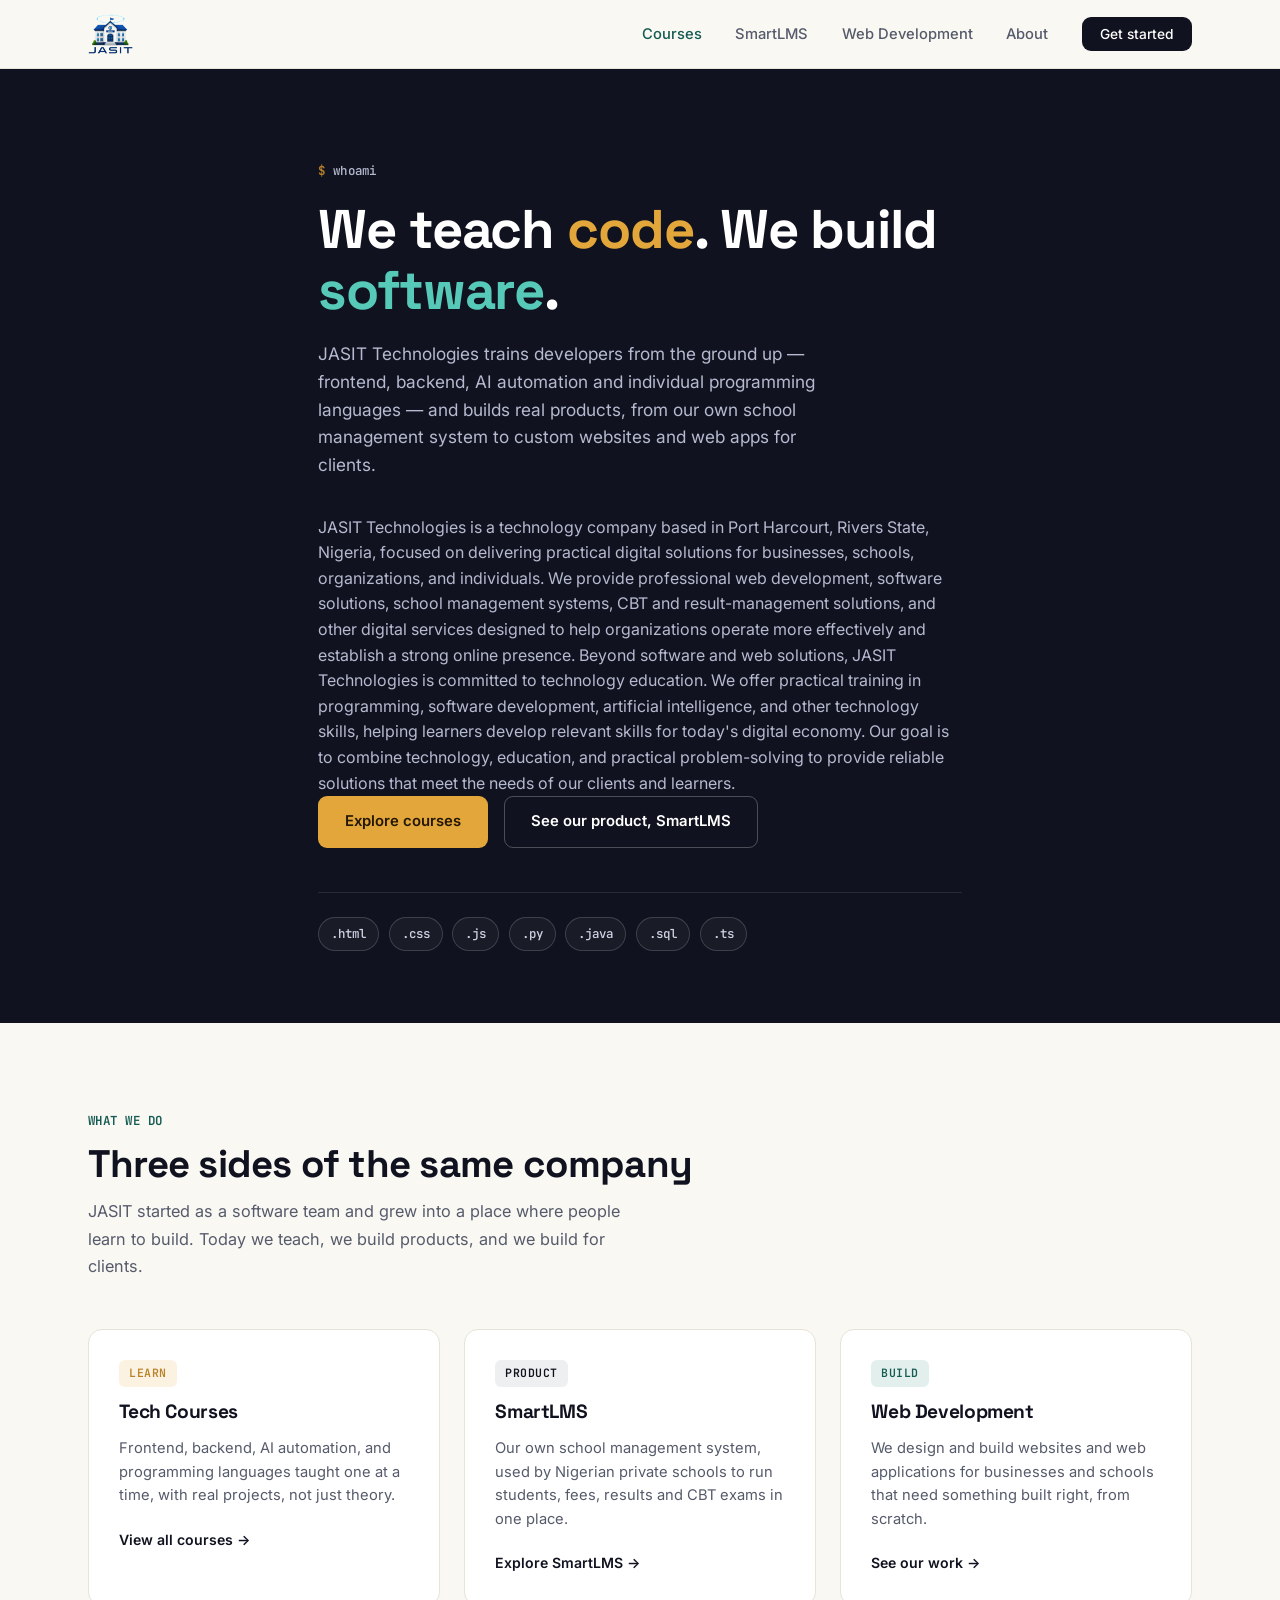
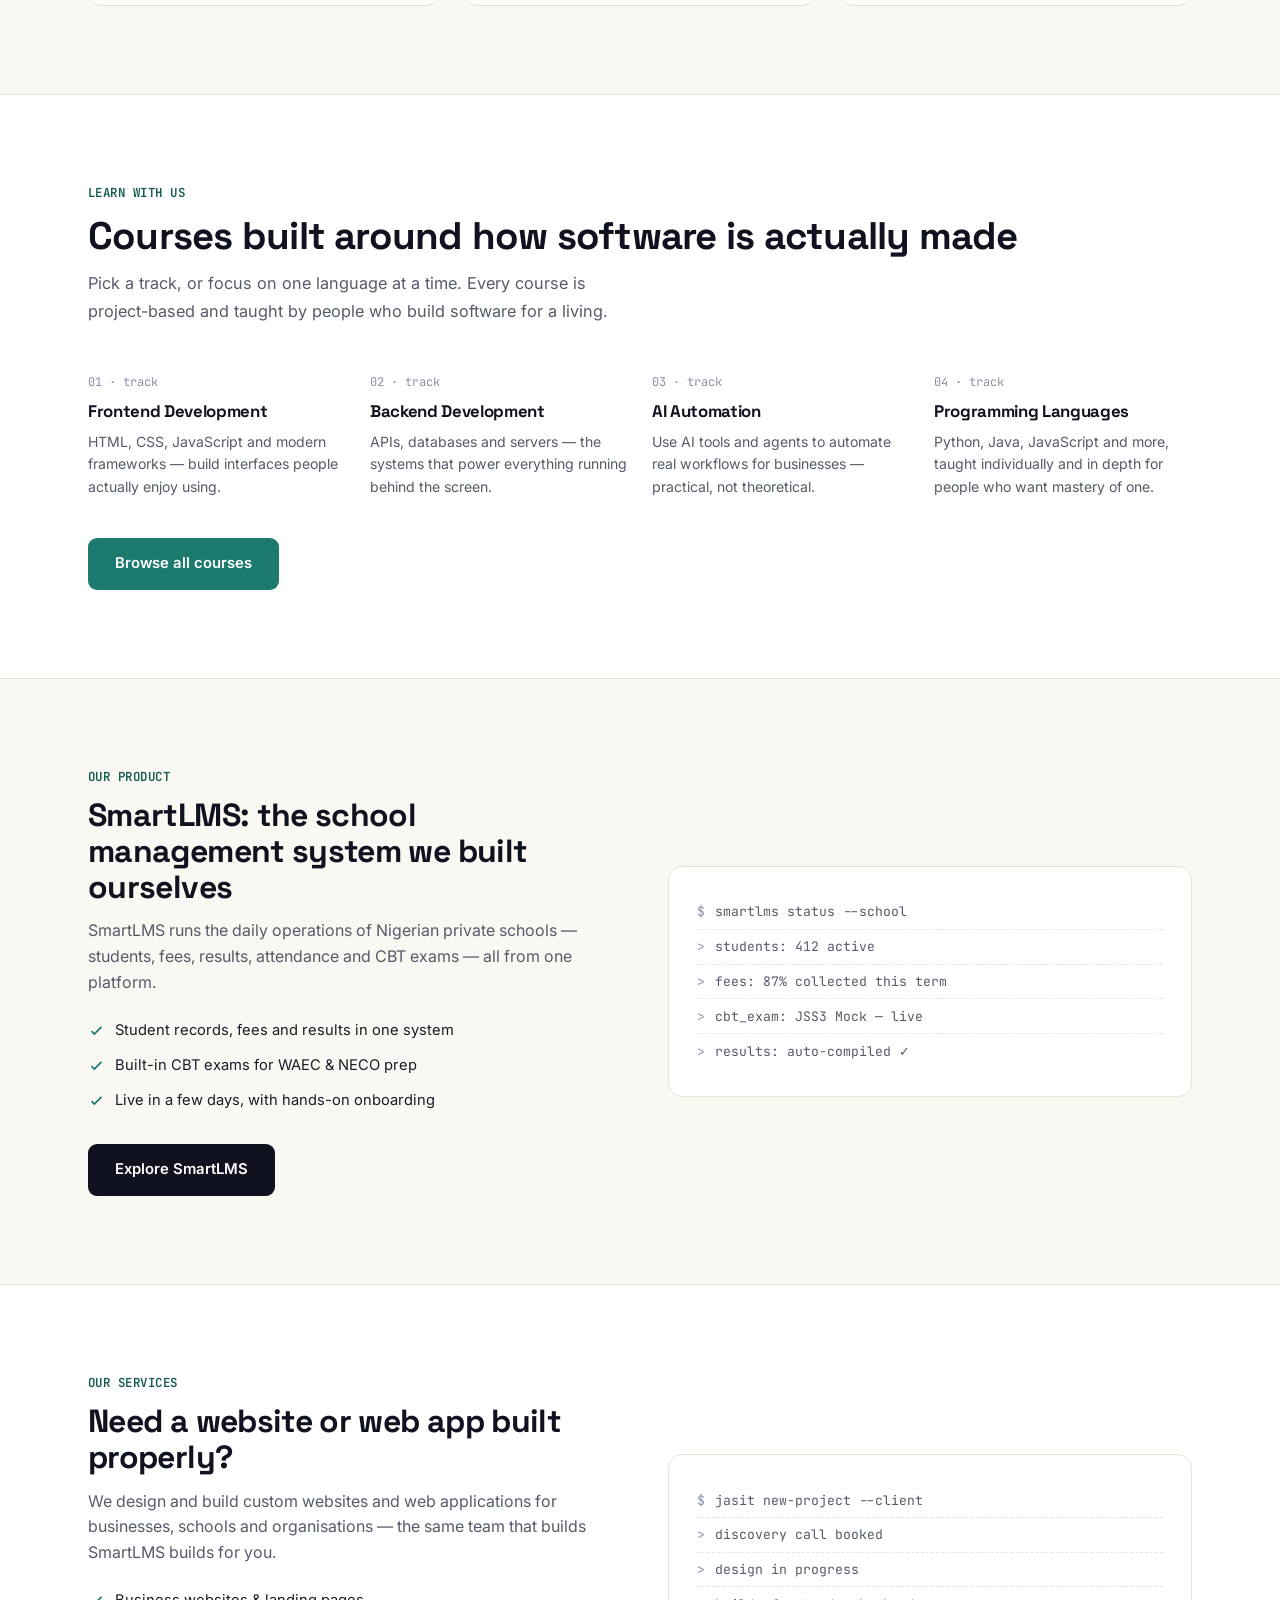
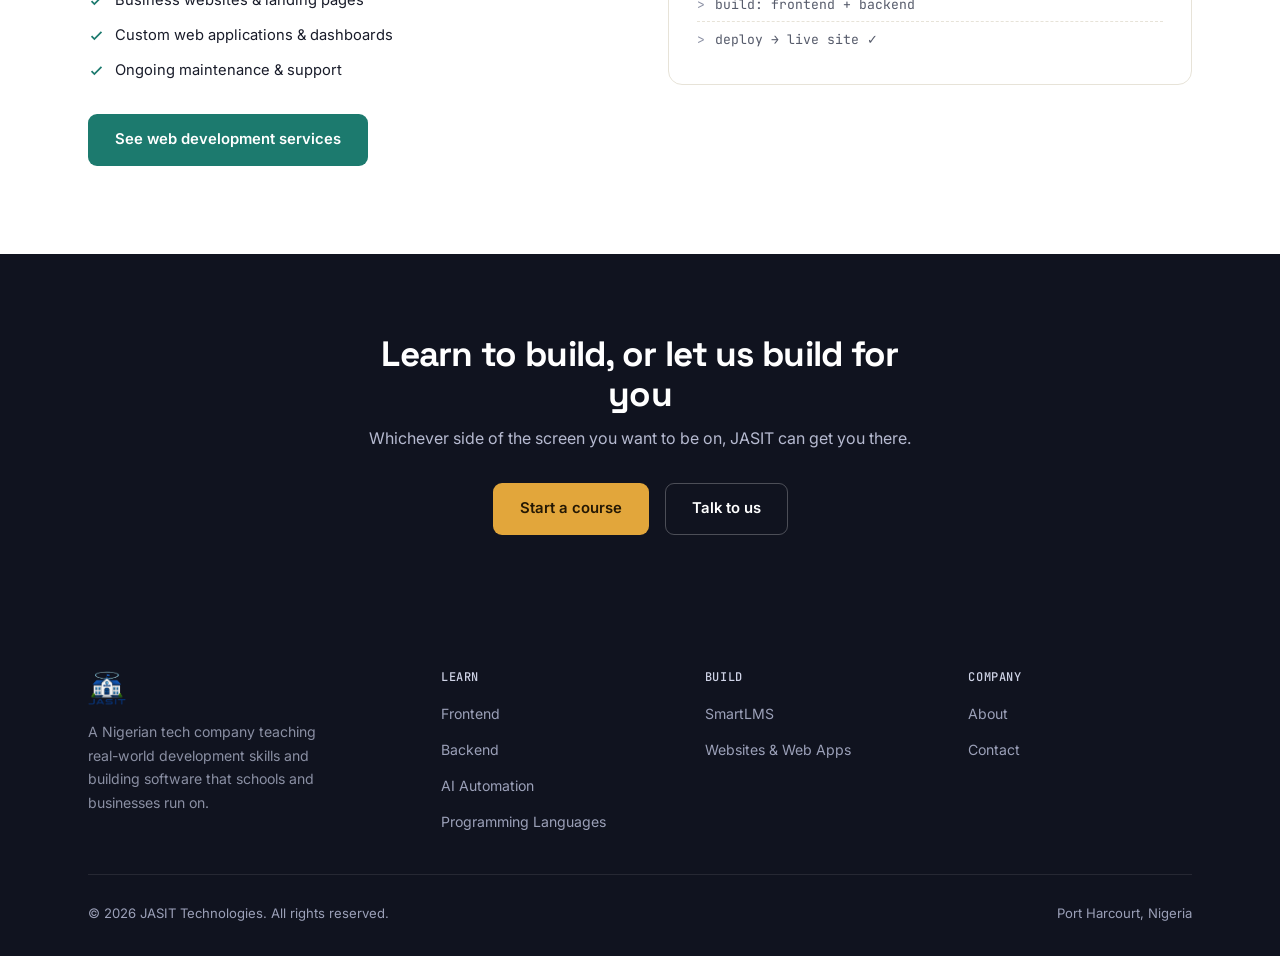
==== commit 04f70ac1: "SEO - ADDED ROBOTS AND SITEMAP FILE" ====
--- a/index.html
+++ b/index.html
@@ -1,211 +1,259 @@
 <!DOCTYPE html>
 <html lang="en">
+
 <head>
-<meta charset="UTF-8" />
-<meta name="viewport" content="width=device-width, initial-scale=1.0" />
-<link rel="icon" type="image/png" sizes="32x32" href="assets/favicon-32.png" />
-<link rel="icon" type="image/png" sizes="16x16" href="assets/favicon-16.png" />
-<link rel="apple-touch-icon" sizes="180x180" href="assets/favicon-180.png" />
-<link rel="shortcut icon" href="assets/favicon.ico" />
-<title>JASIT Technologies — We Teach Code. We Build Software.</title>
-<meta name="description" content="JASIT Technologies is a Nigerian tech company. We teach frontend, backend, AI automation and programming languages, and we build software — including our own school management system, SmartLMS, and custom websites and web apps." />
-<link rel="canonical" href="https://jasit.com.ng/" />
-<link href="css/shared.css" rel="stylesheet" />
-<link href="css/home.css" rel="stylesheet" />
+  <meta charset="UTF-8" />
+  <meta name="viewport" content="width=device-width, initial-scale=1.0" />
+  <link rel="icon" type="image/png" sizes="32x32" href="assets/favicon-32.png" />
+  <link rel="icon" type="image/png" sizes="16x16" href="assets/favicon-16.png" />
+  <link rel="apple-touch-icon" sizes="180x180" href="assets/favicon-180.png" />
+  <link rel="shortcut icon" href="assets/favicon.ico" />
+  <title>JASIT Technologies | Web Solutions, Software & Tech Training in Port Harcourt</title>
+  <meta name="description"
+    content="JASIT Technologies is a Port Harcourt-based technology company providing professional web solutions, software development, digital solutions and practical technology training in programming, AI and software development.">
+  <link rel="canonical" href="https://jasit.com.ng/" />
+  <link href="css/shared.css" rel="stylesheet" />
+  <link href="css/home.css" rel="stylesheet" />
 </head>
+
 <body>
 
-<nav class="site-nav">
-  <div class="nav-inner">
-    <a href="index.html" class="nav-logo"><img src="assets/logo-header.png" alt="JASIT Technologies" class="logo-img"></a>
-    <ul class="nav-links" id="nav-links">
-      <li><a href="courses/index.html" class="active">Courses</a></li>
-      <li><a href="products/smartlms.html">SmartLMS</a></li>
-      <li><a href="services/web-dev.html">Web Development</a></li>
-      <li><a href="about.html">About</a></li>
-      <li><a href="contact.html" class="nav-cta">Get started</a></li>
-    </ul>
-    <button class="hamburger" onclick="toggleNav()" aria-label="Toggle menu"><span></span><span></span><span></span></button>
+  <nav class="site-nav">
+    <div class="nav-inner">
+      <a href="index.html" class="nav-logo"><img src="assets/logo-header.png" alt="JASIT Technologies"
+          class="logo-img"></a>
+      <ul class="nav-links" id="nav-links">
+        <li><a href="courses/index.html" class="active">Courses</a></li>
+        <li><a href="products/smartlms.html">SmartLMS</a></li>
+        <li><a href="services/web-dev.html">Web Development</a></li>
+        <li><a href="about.html">About</a></li>
+        <li><a href="contact.html" class="nav-cta">Get started</a></li>
+      </ul>
+      <button class="hamburger" onclick="toggleNav()"
+        aria-label="Toggle menu"><span></span><span></span><span></span></button>
+    </div>
+  </nav>
+
+  <section class="hero ink-block">
+    <div class="wrap hero-inner">
+      <p class="eyebrow">whoami</p>
+      <h1>We teach <span class="accent-gold">code</span>. We build <span class="accent-teal">software</span>.</h1>
+      <p class="lead">JASIT Technologies trains developers from the ground up — frontend, backend, AI automation and
+        individual programming languages — and builds real products, from our own school management system to custom
+        websites and web apps for clients.</p>
+      <div>
+        <p>
+          JASIT Technologies is a technology company based in Port Harcourt, Rivers State, Nigeria, focused on
+          delivering practical digital solutions for businesses, schools, organizations, and individuals.
+
+          We provide professional web development, software solutions, school management systems, CBT and
+          result-management solutions, and other digital services designed to help organizations operate more
+          effectively and establish a strong online presence.
+
+          Beyond software and web solutions, JASIT Technologies is committed to technology education. We offer practical
+          training in programming, software development, artificial intelligence, and other technology skills, helping
+          learners develop relevant skills for today's digital economy.
+
+          Our goal is to combine technology, education, and practical problem-solving to provide reliable solutions that
+          meet the needs of our clients and learners.
+        </p>
+      </div>
+      <div class="hero-actions">
+        <a href="courses/index.html" class="btn btn-gold">Explore courses</a>
+        <a href="products/smartlms.html" class="btn btn-outline on-dark">See our product, SmartLMS</a>
+      </div>
+      <div class="lang-strip">
+        <span class="lang-chip on-dark">.html</span>
+        <span class="lang-chip on-dark">.css</span>
+        <span class="lang-chip on-dark">.js</span>
+        <span class="lang-chip on-dark">.py</span>
+        <span class="lang-chip on-dark">.java</span>
+        <span class="lang-chip on-dark">.sql</span>
+        <span class="lang-chip on-dark">.ts</span>
+      </div>
+    </div>
+  </section>
+
+  <section class="pillars">
+    <div class="wrap">
+      <p class="section-label">What we do</p>
+      <h2 class="section-title">Three sides of the same company</h2>
+      <p class="section-sub">JASIT started as a software team and grew into a place where people learn to build. Today
+        we teach, we build products, and we build for clients.</p>
+      <div class="grid-3">
+        <div class="card pillar-card learn">
+          <span class="pillar-tag">Learn</span>
+          <h3>Tech Courses</h3>
+          <p>Frontend, backend, AI automation, and programming languages taught one at a time, with real projects, not
+            just theory.</p>
+          <a href="courses/index.html" class="pillar-link">View all courses →</a>
+        </div>
+        <div class="card pillar-card product">
+          <span class="pillar-tag">Product</span>
+          <h3>SmartLMS</h3>
+          <p>Our own school management system, used by Nigerian private schools to run students, fees, results and CBT
+            exams in one place.</p>
+          <a href="products/smartlms.html" class="pillar-link">Explore SmartLMS →</a>
+        </div>
+        <div class="card pillar-card build">
+          <span class="pillar-tag">Build</span>
+          <h3>Web Development</h3>
+          <p>We design and build websites and web applications for businesses and schools that need something built
+            right, from scratch.</p>
+          <a href="services/web-dev.html" class="pillar-link">See our work →</a>
+        </div>
+      </div>
+    </div>
+  </section>
+
+  <section id="course-teaser">
+    <div class="wrap">
+      <p class="section-label">Learn with us</p>
+      <h2 class="section-title">Courses built around how software is actually made</h2>
+      <p class="section-sub">Pick a track, or focus on one language at a time. Every course is project-based and taught
+        by people who build software for a living.</p>
+      <div class="grid-4">
+        <div class="course-teaser-card">
+          <span class="mono-tag">01 · track</span>
+          <h3>Frontend Development</h3>
+          <p>HTML, CSS, JavaScript and modern frameworks — build interfaces people actually enjoy using.</p>
+        </div>
+        <div class="course-teaser-card">
+          <span class="mono-tag">02 · track</span>
+          <h3>Backend Development</h3>
+          <p>APIs, databases and servers — the systems that power everything running behind the screen.</p>
+        </div>
+        <div class="course-teaser-card">
+          <span class="mono-tag">03 · track</span>
+          <h3>AI Automation</h3>
+          <p>Use AI tools and agents to automate real workflows for businesses — practical, not theoretical.</p>
+        </div>
+        <div class="course-teaser-card">
+          <span class="mono-tag">04 · track</span>
+          <h3>Programming Languages</h3>
+          <p>Python, Java, JavaScript and more, taught individually and in depth for people who want mastery of one.</p>
+        </div>
+      </div>
+      <div style="margin-top:2.5rem;">
+        <a href="courses/index.html" class="btn btn-teal">Browse all courses</a>
+      </div>
+    </div>
+  </section>
+
+  <section id="product">
+    <div class="wrap split">
+      <div>
+        <p class="section-label">Our product</p>
+        <h2 class="section-title" style="font-size:2rem;">SmartLMS: the school management system we built ourselves</h2>
+        <p style="color:var(--slate); margin-bottom:1.25rem;">SmartLMS runs the daily operations of Nigerian private
+          schools — students, fees, results, attendance and CBT exams — all from one platform.</p>
+        <ul class="checklist">
+          <li><svg viewBox="0 0 24 24" fill="none" stroke="currentColor" stroke-width="2.5">
+              <path d="M5 13l4 4L19 7" />
+            </svg> Student records, fees and results in one system</li>
+          <li><svg viewBox="0 0 24 24" fill="none" stroke="currentColor" stroke-width="2.5">
+              <path d="M5 13l4 4L19 7" />
+            </svg> Built-in CBT exams for WAEC &amp; NECO prep</li>
+          <li><svg viewBox="0 0 24 24" fill="none" stroke="currentColor" stroke-width="2.5">
+              <path d="M5 13l4 4L19 7" />
+            </svg> Live in a few days, with hands-on onboarding</li>
+        </ul>
+        <a href="products/smartlms.html" class="btn btn-ink">Explore SmartLMS</a>
+      </div>
+      <div class="split-visual">
+        <div class="line"><span class="dim">$</span> smartlms status --school</div>
+        <div class="line"><span class="dim">></span> students: 412 active</div>
+        <div class="line"><span class="dim">></span> fees: 87% collected this term</div>
+        <div class="line"><span class="dim">></span> cbt_exam: JSS3 Mock — live</div>
+        <div class="line"><span class="dim">></span> results: auto-compiled ✓</div>
+      </div>
+    </div>
+  </section>
+
+  <section id="webdev" style="background:var(--paper-raised); border-top:1px solid var(--mist);">
+    <div class="wrap split">
+      <div class="split-visual" style="order:2;">
+        <div class="line"><span class="dim">$</span> jasit new-project --client</div>
+        <div class="line"><span class="dim">></span> discovery call booked</div>
+        <div class="line"><span class="dim">></span> design in progress</div>
+        <div class="line"><span class="dim">></span> build: frontend + backend</div>
+        <div class="line"><span class="dim">></span> deploy → live site ✓</div>
+      </div>
+      <div style="order:1;">
+        <p class="section-label">Our services</p>
+        <h2 class="section-title" style="font-size:2rem;">Need a website or web app built properly?</h2>
+        <p style="color:var(--slate); margin-bottom:1.25rem;">We design and build custom websites and web applications
+          for businesses, schools and organisations — the same team that builds SmartLMS builds for you.</p>
+        <ul class="checklist">
+          <li><svg viewBox="0 0 24 24" fill="none" stroke="currentColor" stroke-width="2.5">
+              <path d="M5 13l4 4L19 7" />
+            </svg> Business websites &amp; landing pages</li>
+          <li><svg viewBox="0 0 24 24" fill="none" stroke="currentColor" stroke-width="2.5">
+              <path d="M5 13l4 4L19 7" />
+            </svg> Custom web applications &amp; dashboards</li>
+          <li><svg viewBox="0 0 24 24" fill="none" stroke="currentColor" stroke-width="2.5">
+              <path d="M5 13l4 4L19 7" />
+            </svg> Ongoing maintenance &amp; support</li>
+        </ul>
+        <a href="services/web-dev.html" class="btn btn-teal">See web development services</a>
+      </div>
+    </div>
+  </section>
+
+  <div class="ink-block" style="padding:5rem 0; text-align:center;">
+    <div class="wrap" style="max-width:600px; margin:0 auto;">
+      <h2 style="font-size:clamp(1.6rem,3.4vw,2.2rem); margin-bottom:0.8rem;">Learn to build, or let us build for you
+      </h2>
+      <p style="color:#b6bad0; margin-bottom:2rem;">Whichever side of the screen you want to be on, JASIT can get you
+        there.</p>
+      <div style="display:flex; gap:1rem; justify-content:center; flex-wrap:wrap;">
+        <a href="courses/index.html" class="btn btn-gold">Start a course</a>
+        <a href="contact.html" class="btn btn-outline on-dark">Talk to us</a>
+      </div>
+    </div>
   </div>
-</nav>
-
-<section class="hero ink-block">
-  <div class="wrap hero-inner">
-    <p class="eyebrow">whoami</p>
-    <h1>We teach <span class="accent-gold">code</span>. We build <span class="accent-teal">software</span>.</h1>
-    <p class="lead">JASIT Technologies trains developers from the ground up — frontend, backend, AI automation and individual programming languages — and builds real products, from our own school management system to custom websites and web apps for clients.</p>
-    <div class="hero-actions">
-      <a href="courses/index.html" class="btn btn-gold">Explore courses</a>
-      <a href="products/smartlms.html" class="btn btn-outline on-dark">See our product, SmartLMS</a>
-    </div>
-    <div class="lang-strip">
-      <span class="lang-chip on-dark">.html</span>
-      <span class="lang-chip on-dark">.css</span>
-      <span class="lang-chip on-dark">.js</span>
-      <span class="lang-chip on-dark">.py</span>
-      <span class="lang-chip on-dark">.java</span>
-      <span class="lang-chip on-dark">.sql</span>
-      <span class="lang-chip on-dark">.ts</span>
-    </div>
-  </div>
-</section>
-
-<section class="pillars">
-  <div class="wrap">
-    <p class="section-label">What we do</p>
-    <h2 class="section-title">Three sides of the same company</h2>
-    <p class="section-sub">JASIT started as a software team and grew into a place where people learn to build. Today we teach, we build products, and we build for clients.</p>
-    <div class="grid-3">
-      <div class="card pillar-card learn">
-        <span class="pillar-tag">Learn</span>
-        <h3>Tech Courses</h3>
-        <p>Frontend, backend, AI automation, and programming languages taught one at a time, with real projects, not just theory.</p>
-        <a href="courses/index.html" class="pillar-link">View all courses →</a>
-      </div>
-      <div class="card pillar-card product">
-        <span class="pillar-tag">Product</span>
-        <h3>SmartLMS</h3>
-        <p>Our own school management system, used by Nigerian private schools to run students, fees, results and CBT exams in one place.</p>
-        <a href="products/smartlms.html" class="pillar-link">Explore SmartLMS →</a>
-      </div>
-      <div class="card pillar-card build">
-        <span class="pillar-tag">Build</span>
-        <h3>Web Development</h3>
-        <p>We design and build websites and web applications for businesses and schools that need something built right, from scratch.</p>
-        <a href="services/web-dev.html" class="pillar-link">See our work →</a>
-      </div>
-    </div>
-  </div>
-</section>
-
-<section id="course-teaser">
-  <div class="wrap">
-    <p class="section-label">Learn with us</p>
-    <h2 class="section-title">Courses built around how software is actually made</h2>
-    <p class="section-sub">Pick a track, or focus on one language at a time. Every course is project-based and taught by people who build software for a living.</p>
-    <div class="grid-4">
-      <div class="course-teaser-card">
-        <span class="mono-tag">01 · track</span>
-        <h3>Frontend Development</h3>
-        <p>HTML, CSS, JavaScript and modern frameworks — build interfaces people actually enjoy using.</p>
-      </div>
-      <div class="course-teaser-card">
-        <span class="mono-tag">02 · track</span>
-        <h3>Backend Development</h3>
-        <p>APIs, databases and servers — the systems that power everything running behind the screen.</p>
-      </div>
-      <div class="course-teaser-card">
-        <span class="mono-tag">03 · track</span>
-        <h3>AI Automation</h3>
-        <p>Use AI tools and agents to automate real workflows for businesses — practical, not theoretical.</p>
-      </div>
-      <div class="course-teaser-card">
-        <span class="mono-tag">04 · track</span>
-        <h3>Programming Languages</h3>
-        <p>Python, Java, JavaScript and more, taught individually and in depth for people who want mastery of one.</p>
-      </div>
-    </div>
-    <div style="margin-top:2.5rem;">
-      <a href="courses/index.html" class="btn btn-teal">Browse all courses</a>
-    </div>
-  </div>
-</section>
-
-<section id="product">
-  <div class="wrap split">
-    <div>
-      <p class="section-label">Our product</p>
-      <h2 class="section-title" style="font-size:2rem;">SmartLMS: the school management system we built ourselves</h2>
-      <p style="color:var(--slate); margin-bottom:1.25rem;">SmartLMS runs the daily operations of Nigerian private schools — students, fees, results, attendance and CBT exams — all from one platform.</p>
-      <ul class="checklist">
-        <li><svg viewBox="0 0 24 24" fill="none" stroke="currentColor" stroke-width="2.5"><path d="M5 13l4 4L19 7"/></svg> Student records, fees and results in one system</li>
-        <li><svg viewBox="0 0 24 24" fill="none" stroke="currentColor" stroke-width="2.5"><path d="M5 13l4 4L19 7"/></svg> Built-in CBT exams for WAEC &amp; NECO prep</li>
-        <li><svg viewBox="0 0 24 24" fill="none" stroke="currentColor" stroke-width="2.5"><path d="M5 13l4 4L19 7"/></svg> Live in a few days, with hands-on onboarding</li>
-      </ul>
-      <a href="products/smartlms.html" class="btn btn-ink">Explore SmartLMS</a>
-    </div>
-    <div class="split-visual">
-      <div class="line"><span class="dim">$</span> smartlms status --school</div>
-      <div class="line"><span class="dim">></span> students: 412 active</div>
-      <div class="line"><span class="dim">></span> fees: 87% collected this term</div>
-      <div class="line"><span class="dim">></span> cbt_exam: JSS3 Mock — live</div>
-      <div class="line"><span class="dim">></span> results: auto-compiled ✓</div>
-    </div>
-  </div>
-</section>
-
-<section id="webdev" style="background:var(--paper-raised); border-top:1px solid var(--mist);">
-  <div class="wrap split">
-    <div class="split-visual" style="order:2;">
-      <div class="line"><span class="dim">$</span> jasit new-project --client</div>
-      <div class="line"><span class="dim">></span> discovery call booked</div>
-      <div class="line"><span class="dim">></span> design in progress</div>
-      <div class="line"><span class="dim">></span> build: frontend + backend</div>
-      <div class="line"><span class="dim">></span> deploy → live site ✓</div>
-    </div>
-    <div style="order:1;">
-      <p class="section-label">Our services</p>
-      <h2 class="section-title" style="font-size:2rem;">Need a website or web app built properly?</h2>
-      <p style="color:var(--slate); margin-bottom:1.25rem;">We design and build custom websites and web applications for businesses, schools and organisations — the same team that builds SmartLMS builds for you.</p>
-      <ul class="checklist">
-        <li><svg viewBox="0 0 24 24" fill="none" stroke="currentColor" stroke-width="2.5"><path d="M5 13l4 4L19 7"/></svg> Business websites &amp; landing pages</li>
-        <li><svg viewBox="0 0 24 24" fill="none" stroke="currentColor" stroke-width="2.5"><path d="M5 13l4 4L19 7"/></svg> Custom web applications &amp; dashboards</li>
-        <li><svg viewBox="0 0 24 24" fill="none" stroke="currentColor" stroke-width="2.5"><path d="M5 13l4 4L19 7"/></svg> Ongoing maintenance &amp; support</li>
-      </ul>
-      <a href="services/web-dev.html" class="btn btn-teal">See web development services</a>
-    </div>
-  </div>
-</section>
-
-<div class="ink-block" style="padding:5rem 0; text-align:center;">
-  <div class="wrap" style="max-width:600px; margin:0 auto;">
-    <h2 style="font-size:clamp(1.6rem,3.4vw,2.2rem); margin-bottom:0.8rem;">Learn to build, or let us build for you</h2>
-    <p style="color:#b6bad0; margin-bottom:2rem;">Whichever side of the screen you want to be on, JASIT can get you there.</p>
-    <div style="display:flex; gap:1rem; justify-content:center; flex-wrap:wrap;">
-      <a href="courses/index.html" class="btn btn-gold">Start a course</a>
-      <a href="contact.html" class="btn btn-outline on-dark">Talk to us</a>
-    </div>
-  </div>
-</div>
-
-<footer class="site-footer">
-  <div class="wrap">
-    <div class="footer-grid">
-      <div class="footer-brand">
-        <a href="index.html" class="nav-logo"><img src="assets/logo-header.png" alt="JASIT Technologies" class="logo-img"></a>
-        <p>A Nigerian tech company teaching real-world development skills and building software that schools and businesses run on.</p>
-      </div>
-      <div class="footer-col">
-        <h4>Learn</h4>
-        <ul>
-          <li><a href="courses/frontend.html">Frontend</a></li>
-          <li><a href="courses/backend.html">Backend</a></li>
-          <li><a href="courses/ai-automation.html">AI Automation</a></li>
-          <li><a href="courses/languages.html">Programming Languages</a></li>
-        </ul>
-      </div>
-      <div class="footer-col">
-        <h4>Build</h4>
-        <ul>
-          <li><a href="products/smartlms.html">SmartLMS</a></li>
-          <li><a href="services/web-dev.html">Websites &amp; Web Apps</a></li>
-        </ul>
-      </div>
-      <div class="footer-col">
-        <h4>Company</h4>
-        <ul>
-          <li><a href="about.html">About</a></li>
-          <li><a href="contact.html">Contact</a></li>
-        </ul>
-      </div>
-    </div>
-    <div class="footer-bottom">
-      <p>&copy; 2026 JASIT Technologies. All rights reserved.</p>
-      <p>Port Harcourt, Nigeria</p>
-    </div>
-  </div>
-</footer>
-<div id="toast" role="alert"></div>
-<script src="js/site.js"></script>
+
+  <footer class="site-footer">
+    <div class="wrap">
+      <div class="footer-grid">
+        <div class="footer-brand">
+          <a href="index.html" class="nav-logo"><img src="assets/logo-header.png" alt="JASIT Technologies"
+              class="logo-img"></a>
+          <p>A Nigerian tech company teaching real-world development skills and building software that schools and
+            businesses run on.</p>
+        </div>
+        <div class="footer-col">
+          <h4>Learn</h4>
+          <ul>
+            <li><a href="courses/frontend.html">Frontend</a></li>
+            <li><a href="courses/backend.html">Backend</a></li>
+            <li><a href="courses/ai-automation.html">AI Automation</a></li>
+            <li><a href="courses/languages.html">Programming Languages</a></li>
+          </ul>
+        </div>
+        <div class="footer-col">
+          <h4>Build</h4>
+          <ul>
+            <li><a href="products/smartlms.html">SmartLMS</a></li>
+            <li><a href="services/web-dev.html">Websites &amp; Web Apps</a></li>
+          </ul>
+        </div>
+        <div class="footer-col">
+          <h4>Company</h4>
+          <ul>
+            <li><a href="about.html">About</a></li>
+            <li><a href="contact.html">Contact</a></li>
+          </ul>
+        </div>
+      </div>
+      <div class="footer-bottom">
+        <p>&copy; 2026 JASIT Technologies. All rights reserved.</p>
+        <p>Port Harcourt, Nigeria</p>
+      </div>
+    </div>
+  </footer>
+  <div id="toast" role="alert"></div>
+  <script src="js/site.js"></script>
 </body>
-</html>
+
+</html>
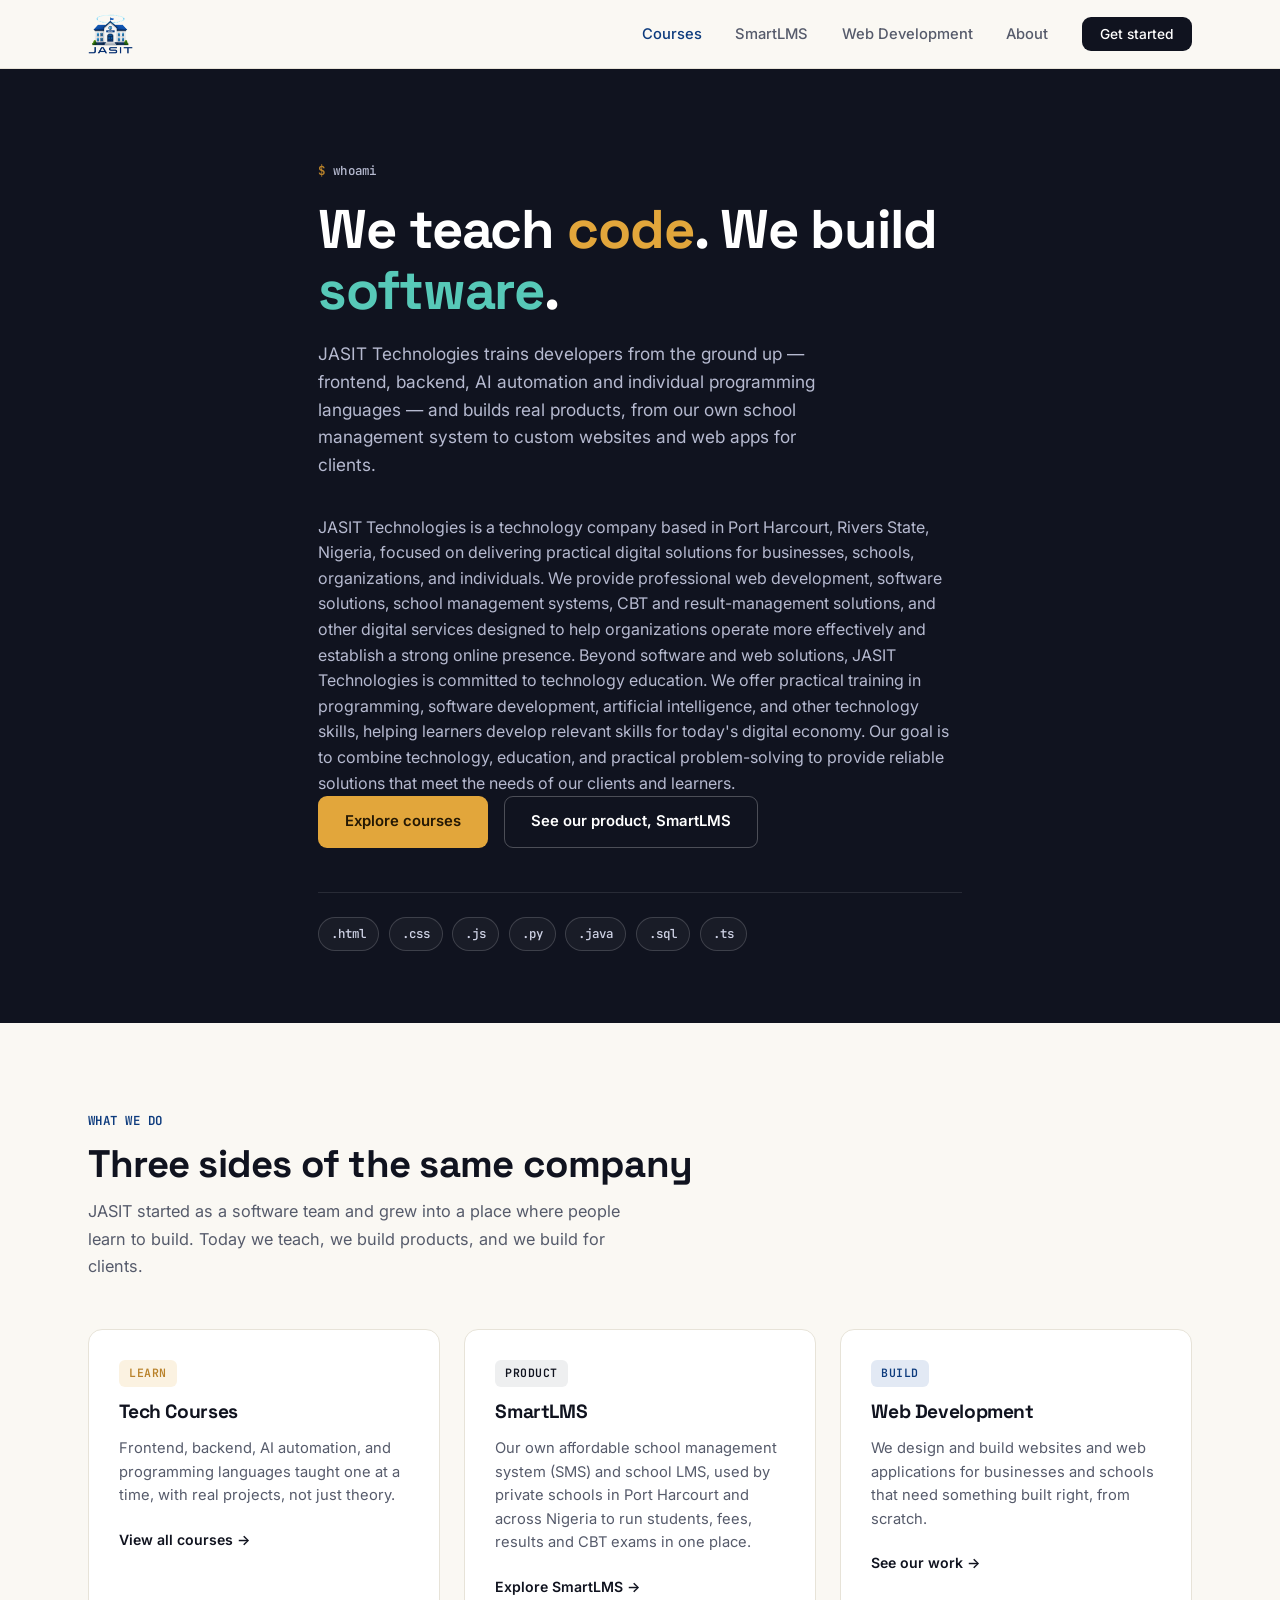
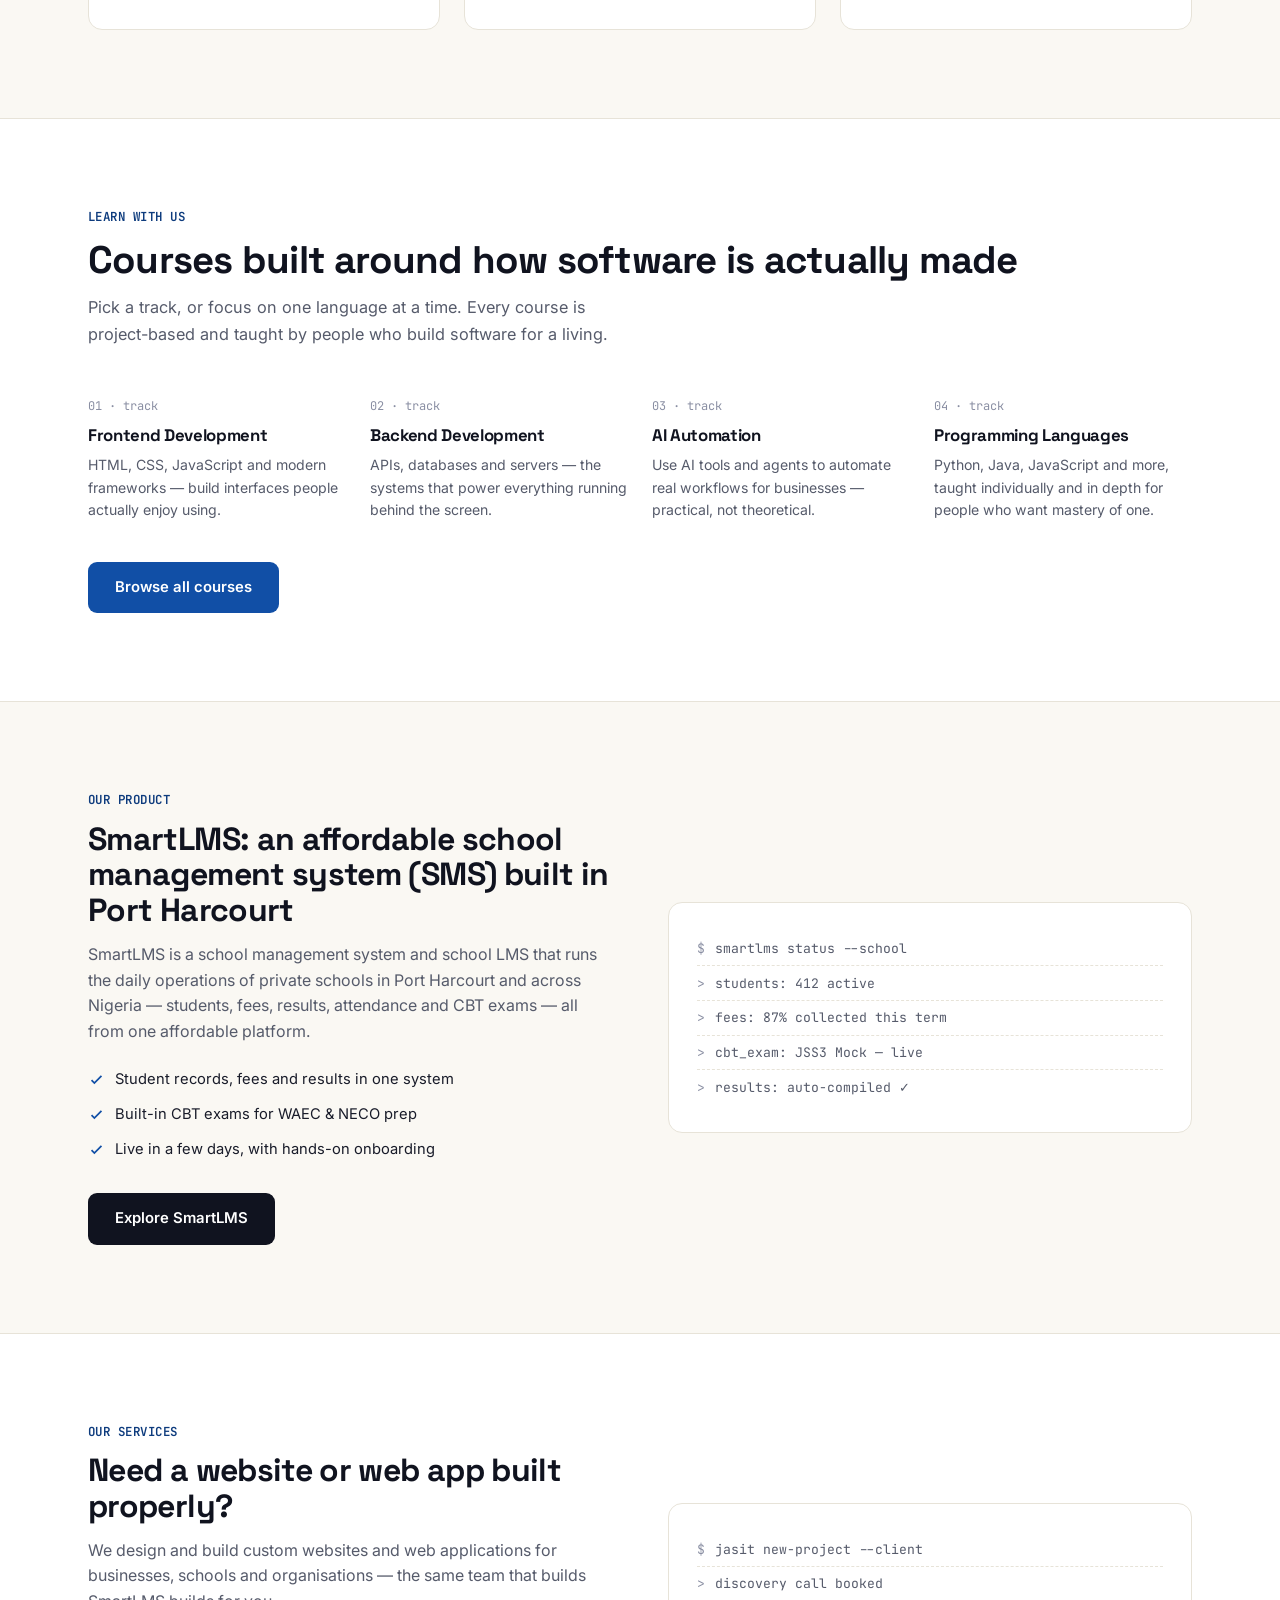
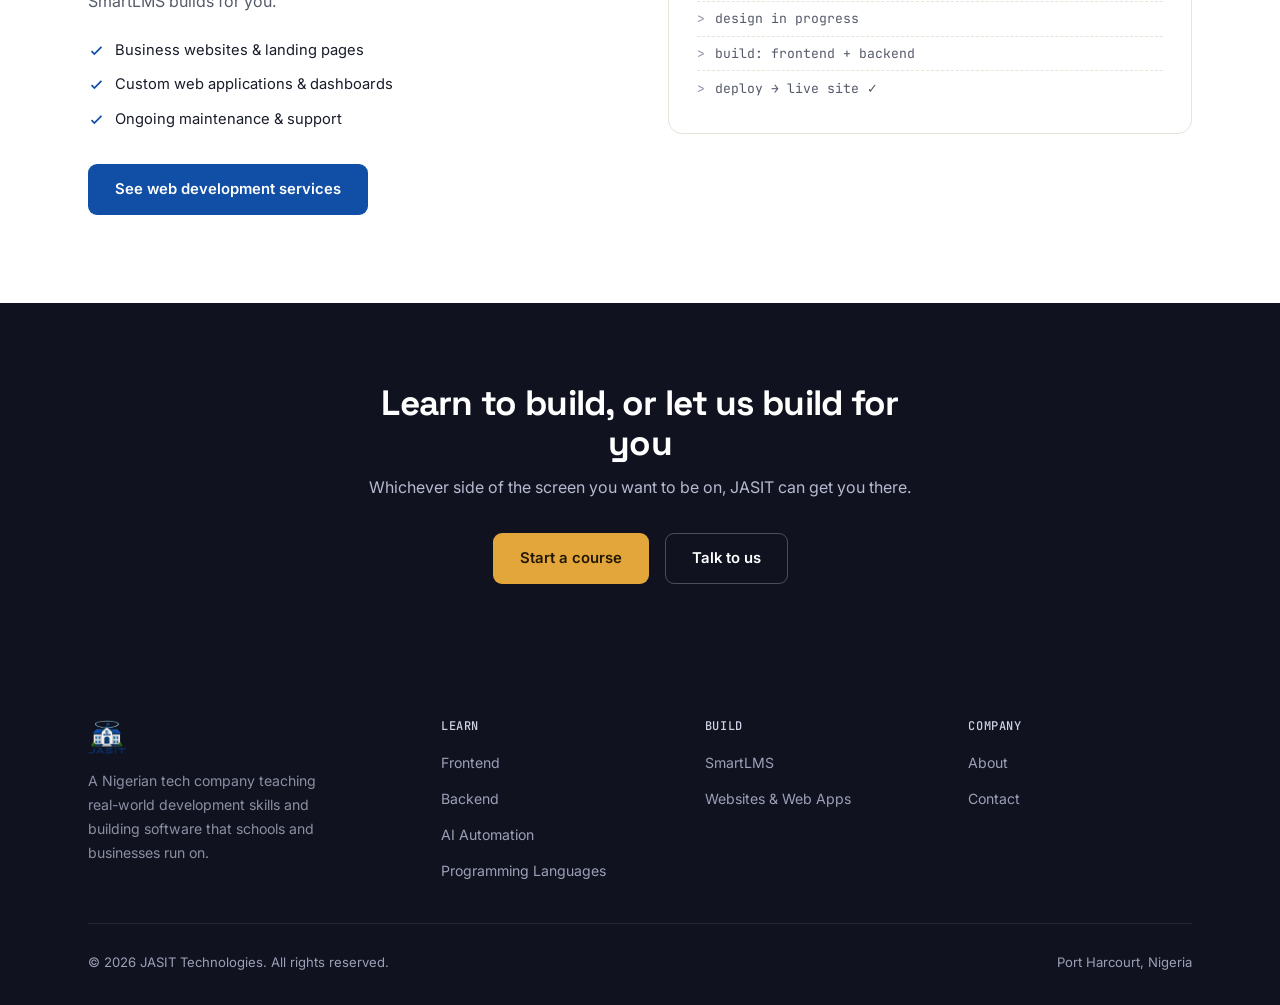
==== commit db72fa40: "MORE SEO" ====
--- a/index.html
+++ b/index.html
@@ -10,7 +10,8 @@
   <link rel="shortcut icon" href="assets/favicon.ico" />
   <title>JASIT Technologies | Web Solutions, Software & Tech Training in Port Harcourt</title>
   <meta name="description"
-    content="JASIT Technologies is a Port Harcourt-based technology company providing professional web solutions, software development, digital solutions and practical technology training in programming, AI and software development.">
+    content="JASIT Technologies is a Port Harcourt-based tech company offering web development, an affordable school management system (SmartLMS) and school LMS, and hands-on training in programming, AI and software development.">
+  <meta name="keywords" content="JASIT Technologies, Port Harcourt tech company, affordable school management system, affordable sms, school lms, sms portharcourt, web development Port Harcourt, tech training Nigeria" />
   <link rel="canonical" href="https://jasit.com.ng/" />
   <link href="css/shared.css" rel="stylesheet" />
   <link href="css/home.css" rel="stylesheet" />
@@ -91,8 +92,8 @@
         <div class="card pillar-card product">
           <span class="pillar-tag">Product</span>
           <h3>SmartLMS</h3>
-          <p>Our own school management system, used by Nigerian private schools to run students, fees, results and CBT
-            exams in one place.</p>
+          <p>Our own affordable school management system (SMS) and school LMS, used by private schools in Port
+            Harcourt and across Nigeria to run students, fees, results and CBT exams in one place.</p>
           <a href="products/smartlms.html" class="pillar-link">Explore SmartLMS →</a>
         </div>
         <div class="card pillar-card build">
@@ -144,9 +145,10 @@
     <div class="wrap split">
       <div>
         <p class="section-label">Our product</p>
-        <h2 class="section-title" style="font-size:2rem;">SmartLMS: the school management system we built ourselves</h2>
-        <p style="color:var(--slate); margin-bottom:1.25rem;">SmartLMS runs the daily operations of Nigerian private
-          schools — students, fees, results, attendance and CBT exams — all from one platform.</p>
+        <h2 class="section-title" style="font-size:2rem;">SmartLMS: an affordable school management system (SMS) built in Port Harcourt</h2>
+        <p style="color:var(--slate); margin-bottom:1.25rem;">SmartLMS is a school management system and school LMS
+          that runs the daily operations of private schools in Port Harcourt and across Nigeria — students, fees,
+          results, attendance and CBT exams — all from one affordable platform.</p>
         <ul class="checklist">
           <li><svg viewBox="0 0 24 24" fill="none" stroke="currentColor" stroke-width="2.5">
               <path d="M5 13l4 4L19 7" />
--- a/css/shared.css
+++ b/css/shared.css
@@ -14,8 +14,8 @@
   --paper-raised: #ffffff;
   --gold: #e2a63b;
   --gold-dark: #b9822a;
-  --teal: #1c7a6e;
-  --teal-dark: #145b52;
+  --teal: #114fa6;
+  --teal-dark: #0d3b7d;
   --slate: #565b6b;
   --slate-light: #8a8fa3;
   --text: #191c2a;
@@ -270,4 +270,4 @@
   .grid-2, .grid-3, .grid-4 { grid-template-columns: 1fr; }
   .footer-grid { grid-template-columns: 1fr; gap: 2rem; }
   section { padding: 3.5rem 0; }
-}
+}
--- a/css/home.css
+++ b/css/home.css
@@ -38,7 +38,7 @@
   width: fit-content;
 }
 .pillar-card.learn .pillar-tag { background: rgba(226,166,59,0.15); color: var(--gold-dark); }
-.pillar-card.build .pillar-tag { background: rgba(28,122,110,0.12); color: var(--teal-dark); }
+.pillar-card.build .pillar-tag { background: rgba(17,79,166,0.12); color: var(--teal-dark); }
 .pillar-card.product .pillar-tag { background: rgba(25,28,42,0.07); color: var(--ink); }
 .pillar-card h3 { font-size: 1.2rem; }
 .pillar-card p { color: var(--slate); font-size: 0.92rem; }
@@ -72,4 +72,4 @@
 
 @media (max-width: 900px) {
   .split { grid-template-columns: 1fr; gap: 2rem; }
-}
+}
